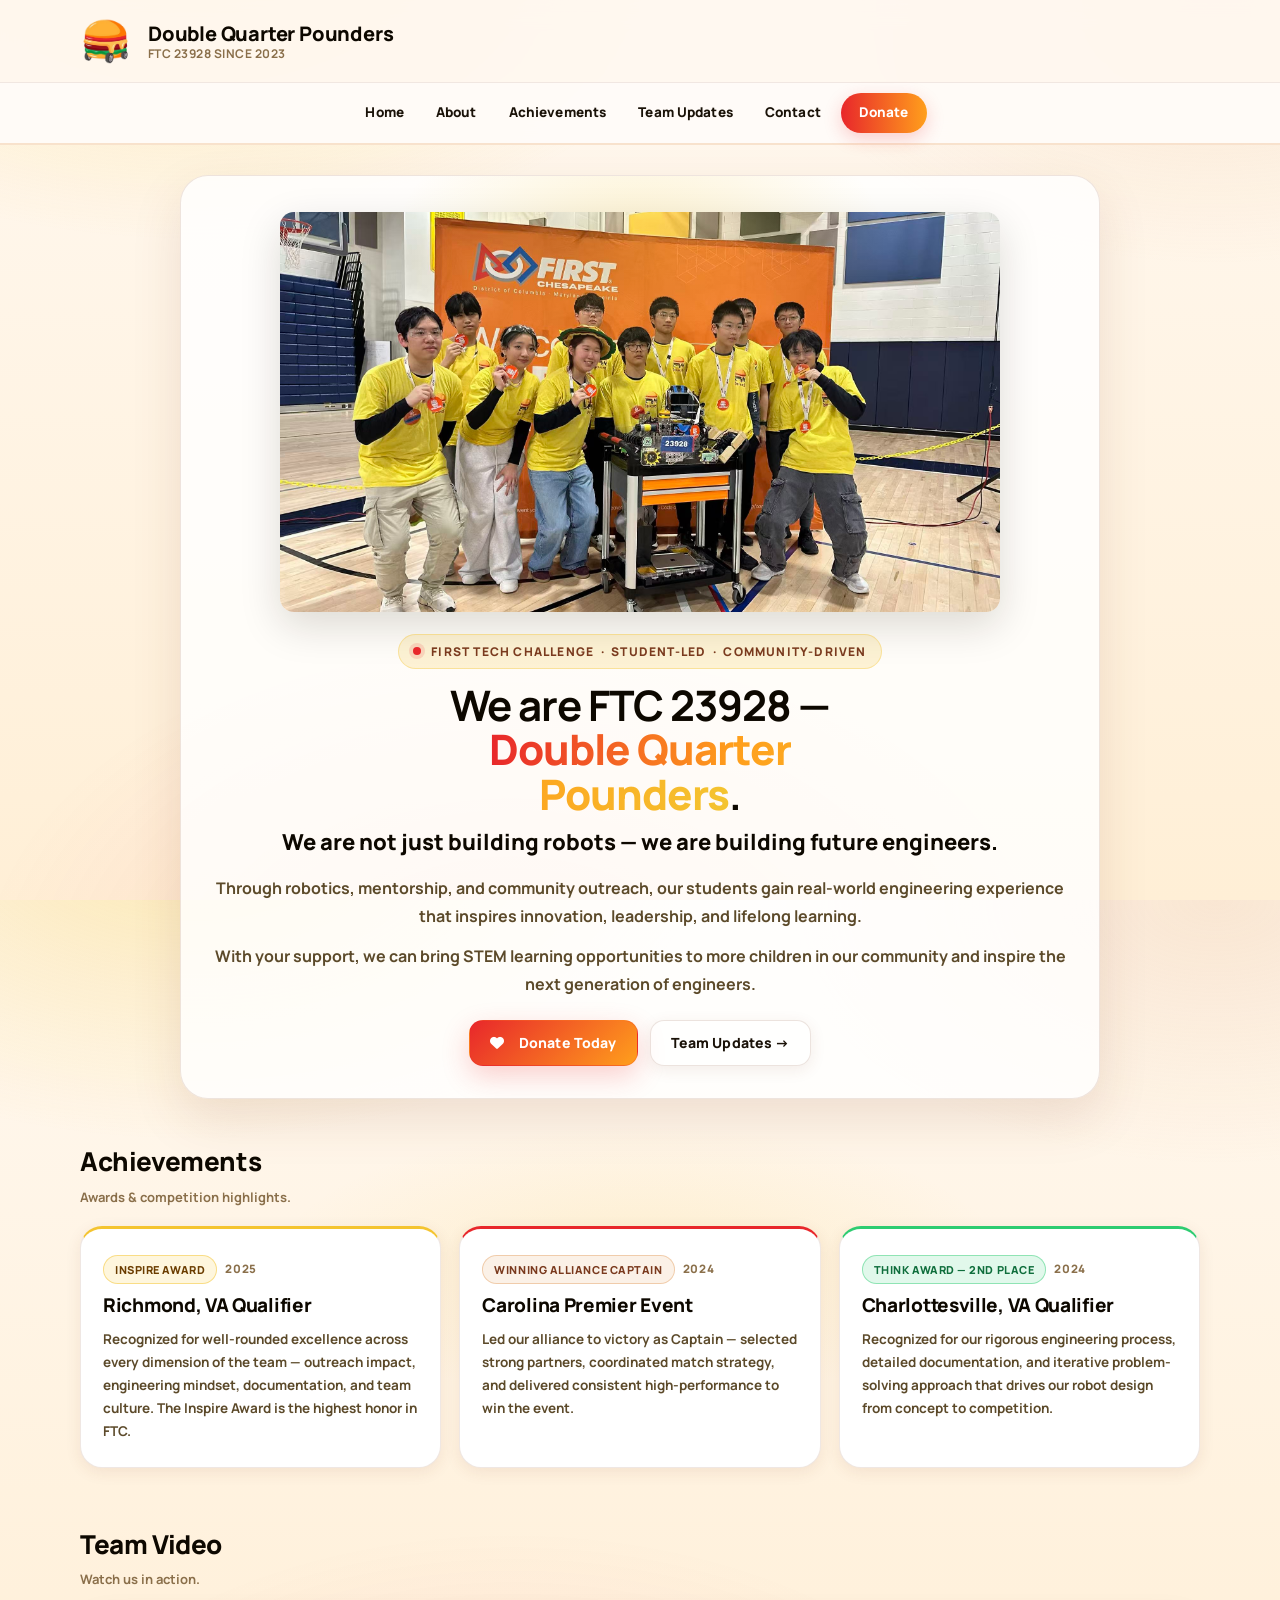
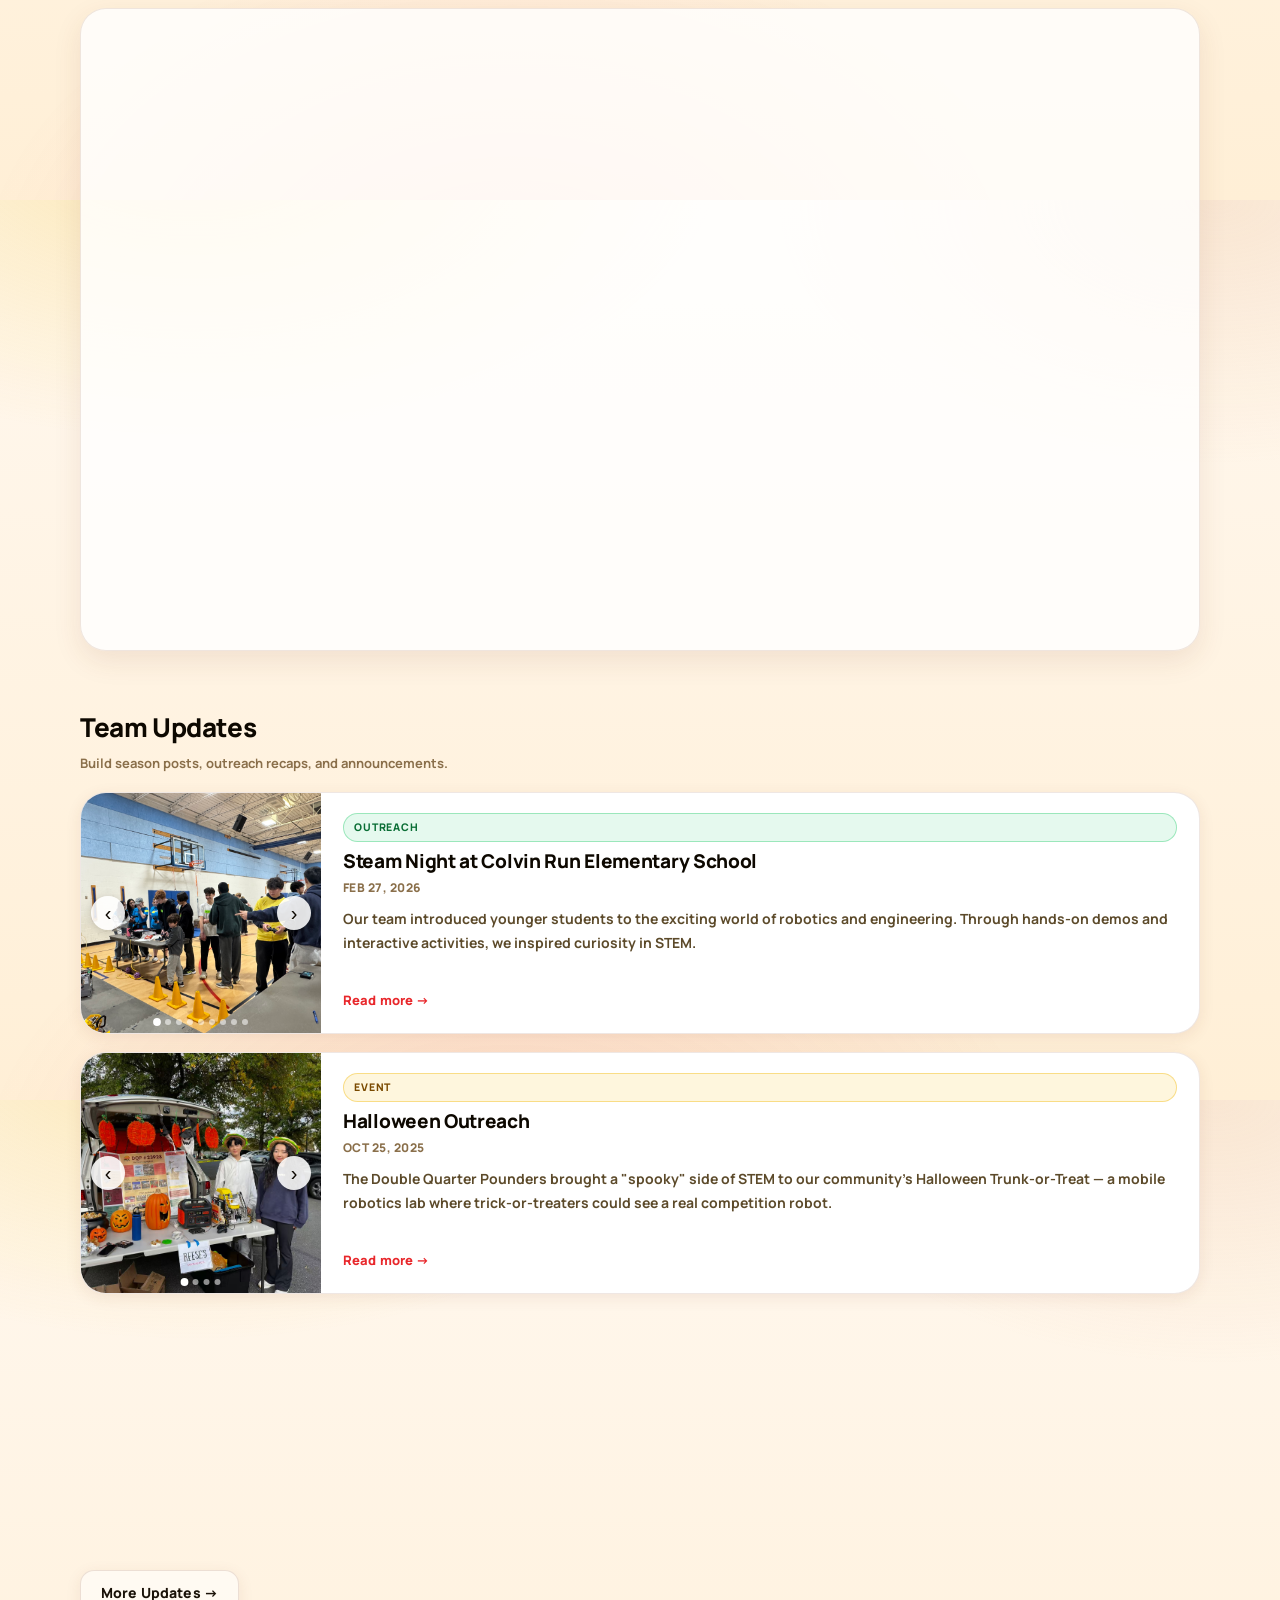
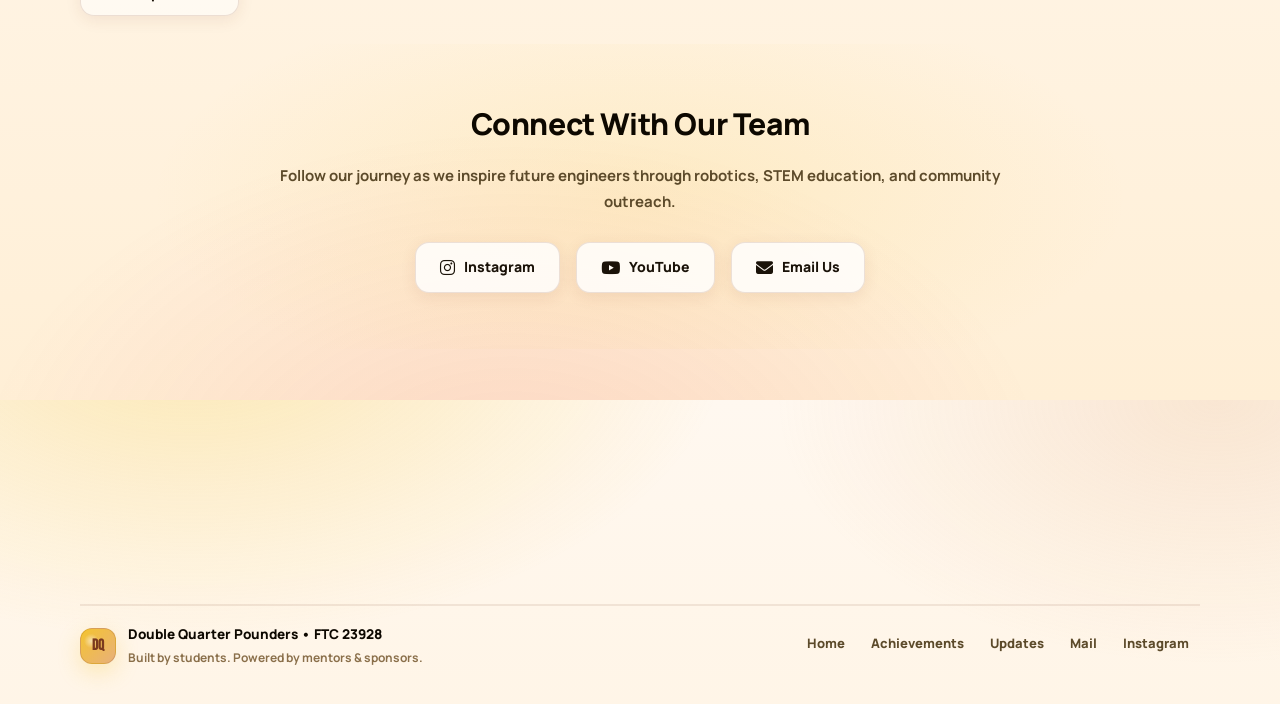
==== index.html @ a42a1966 "Update index.html fix the slide show problem" ====
<!doctype html>
<html lang="en">
<head>
  <meta charset="utf-8" />
  <meta name="viewport" content="width=device-width, initial-scale=1" />
  <title>Double Quarter Pounders | FTC 23928</title>
  <meta name="description" content="Double Quarter Pounders (FTC 23928) — FIRST Tech Challenge robotics team." />

  <link rel="preconnect" href="https://fonts.googleapis.com">
  <link rel="preconnect" href="https://fonts.gstatic.com" crossorigin>
  <link href="https://fonts.googleapis.com/css2?family=Manrope:wght@400;600;700;800;900&family=Bebas+Neue&display=swap" rel="stylesheet">

  <link rel="stylesheet" href="styles.css" />
  <link rel="stylesheet" href="https://cdnjs.cloudflare.com/ajax/libs/font-awesome/6.5.0/css/all.min.css">
</head>

<body>

  <!-- ═══════════════════ HEADER ═══════════════════ -->
  <header class="site-header">
    <div class="container top-brand-row">
      <div class="header-row">
        <div class="brand">
          <img src="assets/logo.png" class="team-logo" alt="Double Quarter Pounders logo">
          <div class="brand-text">
            <div class="brand-title">Double Quarter Pounders</div>
            <div class="brand-sub">FTC 23928 since 2023</div>
          </div>
        </div>
      </div>
    </div>

    <div class="menu-bar">
      <div class="container menu-inner">
        <nav class="main-nav" aria-label="Main navigation">
          <a href="#top">Home</a>
          <a href="about.html">About</a>
          <a href="#achievements">Achievements</a>
          <a href="#updates">Team Updates</a>
          <a href="#contact">Contact</a>
          <a href="#donate" class="donate-btn">Donate</a>
        </nav>
      </div>
    </div>
  </header>

  <!-- ═══════════════════ OVERLAY MENU ═══════════════════ -->
  <div class="overlay" id="menuOverlay" aria-hidden="true">
    <div class="overlay-panel" role="dialog" aria-modal="true" aria-label="Site menu">
      <div class="overlay-top">
        <div class="overlay-brand">
          <span class="logo">DQ</span>
          <div>
            <div class="brand-title">Double Quarter Pounders</div>
            <div class="brand-sub">FTC 23928</div>
          </div>
        </div>
        <button class="close-btn" id="closeBtn" aria-label="Close menu">Close</button>
      </div>

      <nav class="overlay-nav" aria-label="Primary navigation">
        <a href="#top">Home</a>
        <a href="about.html">About</a>
        <a href="#achievements">Achievements</a>
        <a href="#updates">Team Updates</a>
        <a href="#contact">Contact</a>
        <a class="nav-cta" href="#donate">Donate</a>
      </nav>

      <div class="overlay-bottom">
        <a class="social" href="https://instagram.com/ftcdoublequarterpounders" target="_blank" rel="noopener">Instagram</a>
        <a class="social" href="mailto:shawn.he@dqp23928.org"">Mail</a>
      </div>
    </div>
    <div class="overlay-backdrop" id="backdrop" aria-hidden="true"></div>
  </div>

  <!-- ═══════════════════ MAIN ═══════════════════ -->
  <!-- BUG FIX #1: removed duplicate id="top" from <section>; only on <main> -->
  <main id="top">

    <!-- ── HERO ── -->
    <section class="hero">
      <div class="container hero-inner">
        <div class="hero-copy">

          <div class="team-photo">
            <img src="assets/team.jpg" alt="Double Quarter Pounders team photo">
          </div>

          <p class="hero-kicker">
            <span class="kicker-dot"></span>
            FIRST Tech Challenge &nbsp;·&nbsp; Student-led &nbsp;·&nbsp; Community-driven
          </p>

          <h1>We are FTC 23928 —<br><span class="accent">Double Quarter<br>Pounders</span>.</h1>

          <p class="hero-lead-strong">
            We are not just building robots — we are building future engineers.
          </p>

          <p class="hero-lead">
            Through robotics, mentorship, and community outreach, our students gain real-world engineering experience that inspires innovation, leadership, and lifelong learning.
          </p>

          <p class="hero-lead">
            With your support, we can bring STEM learning opportunities to more children in our community and inspire the next generation of engineers.
          </p>

          <div class="hero-actions">
            <a class="btn primary" href="#donate">
              <i class="fa-solid fa-heart"></i>&nbsp; Donate Today
            </a>
            <a class="btn ghost" href="#updates">Team Updates →</a>
          </div>



        </div>
      </div>
    </section>

    <!-- ── TEAM VIDEO ── -->
    <!-- ── ACHIEVEMENTS ── -->
    <section class="section achievements-section" id="achievements">
      <div class="container">
        <div class="section-head">
          <div>
            <h2>Achievements</h2>
            <p>Awards &amp; competition highlights.</p>
          </div>
        </div>

        <div class="achievements-grid">

          <!-- Inspire Award -->
          <article class="achievement-card achievement-inspire">
            <div class="ach-body">
              <div class="ach-meta-row">
                <span class="ach-badge gold">Inspire Award</span>
                <span class="ach-year">2025</span>
              </div>
              <h3 class="ach-title">Richmond, VA Qualifier</h3>
              <p class="ach-desc">Recognized for well-rounded excellence across every dimension of the team — outreach impact, engineering mindset, documentation, and team culture. The Inspire Award is the highest honor in FTC.</p>
            </div>
          </article>

          <!-- Alliance Captain -->
          <article class="achievement-card achievement-alliance">
            <div class="ach-body">
              <div class="ach-meta-row">
                <span class="ach-badge cheese">Winning Alliance Captain</span>
                <span class="ach-year">2024</span>
              </div>
              <h3 class="ach-title">Carolina Premier Event</h3>
              <p class="ach-desc">Led our alliance to victory as Captain — selected strong partners, coordinated match strategy, and delivered consistent high-performance to win the event.</p>
            </div>
          </article>

          <!-- Think Award -->
          <article class="achievement-card achievement-think">
            <div class="ach-body">
              <div class="ach-meta-row">
                <span class="ach-badge green">Think Award — 2nd Place</span>
                <span class="ach-year">2024</span>
              </div>
              <h3 class="ach-title">Charlottesville, VA Qualifier</h3>
              <p class="ach-desc">Recognized for our rigorous engineering process, detailed documentation, and iterative problem-solving approach that drives our robot design from concept to competition.</p>
            </div>
          </article>

        </div>
      </div>
    </section>

    <!-- ── TEAM VIDEO ── -->
    <section class="section" id="video">
      <div class="container">
        <div class="section-head">
          <div>
            <h2>Team Video</h2>
            <p>Watch us in action.</p>
          </div>
        </div>

        <div class="video-card">
          <div style="position:relative;padding-bottom:56.25%;height:0;overflow:hidden;border-radius:12px;">
            <iframe
              style="position:absolute;top:0;left:0;width:100%;height:100%;"
              src="https://www.youtube.com/embed/7xggK4VgOiE"
              title="Double Quarter Pounders Team Video"
              frameborder="0"
              allow="accelerometer; autoplay; clipboard-write; encrypted-media; gyroscope; picture-in-picture"
              allowfullscreen>
            </iframe>
          </div>
        </div>
      </div>
    </section>

    <!-- ── TEAM UPDATES ── -->
    <!--
      BUG FIX #2: Removed stray nested <div class="posts"> that opened mid-section
      BUG FIX #3: Closed unclosed <p> tag in first post (readmore was inside <p>)
      BUG FIX #4: Removed the orphaned closing </div> left by the stray nested div
    -->
    <section class="section" id="updates">
      <div class="container">
        <div class="section-head">
          <div>
            <h2>Team Updates</h2>
            <p>Build season posts, outreach recaps, and announcements.</p>
          </div>
        </div>

        <div class="posts">

          <article class="post">
            <div class="post-img post-slideshow" data-current="0">
              <div class="slide-track">
                <img src="assets/media/outreach/stream-night/IMG_0948.jpg" alt="Steam Night photo 1">
                <img src="assets/media/outreach/stream-night/IMG_0949.jpg" alt="Steam Night photo 2">
                <img src="assets/media/outreach/stream-night/IMG_0955.jpg" alt="Steam Night photo 3">
                <img src="assets/media/outreach/stream-night/IMG_0966.jpg" alt="Steam Night photo 4">
                <img src="assets/media/outreach/stream-night/IMG_0979.jpg" alt="Steam Night photo 5">
                <img src="assets/media/outreach/stream-night/IMG_1001.jpg" alt="Steam Night photo 6">
                <img src="assets/media/outreach/stream-night/IMG_1018.jpg" alt="Steam Night photo 7">
                <img src="assets/media/outreach/stream-night/IMG_5929.jpg" alt="Steam Night photo 8">
                <img src="assets/media/outreach/stream-night/IMG_5938.jpg" alt="Steam Night photo 9">
              </div>
              <button class="slide-btn slide-prev" aria-label="Previous photo">&#8249;</button>
              <button class="slide-btn slide-next" aria-label="Next photo">&#8250;</button>
              <div class="slide-dots"></div>
            </div>
            <div class="post-body">
              <span class="post-tag-pill green">Outreach</span>
              <h3><a href="steam-night.html">Steam Night at Colvin Run Elementary School</a></h3>
              <div class="post-meta">Feb 27, 2026</div>
              <p>Our team introduced younger students to the exciting world of robotics and engineering. Through hands-on demos and interactive activities, we inspired curiosity in STEM.</p>
              <a class="readmore" href="steam-night.html">Read more →</a>
            </div>
          </article>

          <article class="post">
            <div class="post-img post-slideshow" data-current="0">
              <div class="slide-track">
                <img src="assets/halloween-outreach/halloween-lead.jpg" alt="Halloween Outreach photo 1">
                <img src="assets/halloween-outreach/halloween-1.jpg"    alt="Halloween Outreach photo 2">
                <img src="assets/halloween-outreach/halloween-2.jpg"    alt="Halloween Outreach photo 3">
                <img src="assets/halloween-outreach/halloween-3.jpg"    alt="Halloween Outreach photo 4">
              </div>
              <button class="slide-btn slide-prev" aria-label="Previous photo">&#8249;</button>
              <button class="slide-btn slide-next" aria-label="Next photo">&#8250;</button>
              <div class="slide-dots"></div>
            </div>
            <div class="post-body">
              <span class="post-tag-pill gold">Event</span>
              <h3><a href="halloween.html">Halloween Outreach</a></h3>
              <div class="post-meta">Oct 25, 2025</div>
              <p>The Double Quarter Pounders brought a "spooky" side of STEM to our community's Halloween Trunk-or-Treat — a mobile robotics lab where trick-or-treaters could see a real competition robot.</p>
              <a class="readmore" href="halloween.html">Read more →</a>
            </div>
          </article>

          <article class="post">
            <div class="post-img post-slideshow" data-current="0">
              <div class="slide-track">
                <img src="assets/library/library1.jpg" alt="Library Outreach photo 1">
                <img src="assets/library/library2.jpg" alt="Library Outreach photo 2">
                <img src="assets/library/library3.jpg" alt="Library Outreach photo 3">
                <img src="assets/library/library4.jpg" alt="Library Outreach photo 4">
                <img src="assets/library/library5.jpg" alt="Library Outreach photo 5">
                <img src="assets/library/library6.jpg" alt="Library Outreach photo 6">
                <img src="assets/library/library7.jpg" alt="Library Outreach photo 7">
                <img src="assets/library/library8.jpg" alt="Library Outreach photo 8">
              </div>
              <button class="slide-btn slide-prev" aria-label="Previous photo">&#8249;</button>
              <button class="slide-btn slide-next" aria-label="Next photo">&#8250;</button>
              <div class="slide-dots"></div>
            </div>
            <div class="post-body">
              <span class="post-tag-pill cheese">Community</span>
              <h3><a href="library.html">Outreach in the Library</a></h3>
              <div class="post-meta">2025 &nbsp;·&nbsp; by Team 23928</div>
              <p>Double Quarter Pounders headed to the local library to share our passion for engineering — turning a quiet Saturday afternoon into a hands-on exploration of our competition robot.</p>
              <a class="readmore" href="library.html">Read more →</a>
            </div>
          </article>

        </div><!-- /posts -->

        <div class="pager">
          <a class="btn ghost" href="#">More Updates →</a>
        </div>
      </div>
    </section>

    <!-- ── CONNECT / CONTACT ── -->
    <!-- BUG FIX #5: removed duplicate id="contact" from footer; only here -->
    <section class="connect-section" id="contact">
      <div class="container connect-inner">
        <h2>Connect With Our Team</h2>
        <p class="connect-text">
          Follow our journey as we inspire future engineers through robotics, STEM education, and community outreach.
        </p>
        <div class="social-links">
          <a href="https://instagram.com/ftcdoublequarterpounders" target="_blank" rel="noopener">
            <i class="fa-brands fa-instagram"></i> Instagram
          </a>
          <a href="https://m.youtube.com/@dqp23928" target="_blank" rel="noopener">
            <i class="fa-brands fa-youtube"></i> YouTube
          </a>
          <a href="mailto:shawn.he@dqp23928.org"">
            <i class="fa-solid fa-envelope"></i> Email Us
          </a>
        </div>
      </div>
    </section>

    <!-- ── DONATE ── -->
    <section class="section" id="donate">
      <div class="container">
        <div class="donate-card">
          <div>
            <h2>Support STEM Education</h2>
            <p>
              We believe today's students will become tomorrow's engineers, innovators, and leaders. Through robotics, mentorship, and outreach, Double Quarter Pounders works to inspire young minds. With your support, we can expand these opportunities and empower more students to build a brighter future.
            </p>
          </div>
          <div class="donate-actions">
            <a class="btn primary" href="#"><i class="fa-solid fa-heart"></i>&nbsp; Donate</a>
          </div>
        </div>
      </div>
    </section>

    <!-- ── FOOTER ── -->
    <footer class="footer">
      <div class="container footer-inner">
        <div class="footer-brand">
          <span class="logo small">DQ</span>
          <div>
            <div class="footer-title">Double Quarter Pounders • FTC 23928</div>
            <div class="footer-sub">Built by students. Powered by mentors &amp; sponsors.</div>
          </div>
        </div>
        <div class="footer-links">
          <a href="#top">Home</a>
          <a href="#achievements">Achievements</a>
          <a href="#updates">Updates</a>
          <a href="mailto:shawn.he@dqp23928.org"">Mail</a>
          <a href="https://instagram.com/ftcdoublequarterpounders" target="_blank" rel="noopener">Instagram</a>
        </div>
      </div>
    </footer>

  </main>

 <script>
    // ── Menu overlay ──
    const menuBtn  = document.getElementById('menuBtn');
    const closeBtn = document.getElementById('closeBtn');
    const overlay  = document.getElementById('menuOverlay');
    const backdrop = document.getElementById('backdrop');

    function openMenu() {
      if (!overlay) return;
      overlay.classList.add('open');
      overlay.setAttribute('aria-hidden', 'false');
      document.body.classList.add('no-scroll');
    }
    function closeMenu() {
      if (!overlay) return;
      overlay.classList.remove('open');
      overlay.setAttribute('aria-hidden', 'true');
      document.body.classList.remove('no-scroll');
    }

    if (menuBtn)  menuBtn.addEventListener('click', openMenu);
    if (closeBtn) closeBtn.addEventListener('click', closeMenu);
    if (backdrop) backdrop.addEventListener('click', closeMenu);

    // ── Slideshows ──
    document.querySelectorAll('.post-slideshow').forEach(function(sl) {
      const track = sl.querySelector('.slide-track');
      const imgs  = track.querySelectorAll('img');
      const dotsEl = sl.querySelector('.slide-dots');
      const total  = imgs.length;
      let cur = 0;

      imgs.forEach(function(_, i) {
        const d = document.createElement('button');
        d.className = 'slide-dot' + (i === 0 ? ' active' : '');
        d.setAttribute('aria-label', 'Go to photo ' + (i + 1));
        d.addEventListener('click', function() { goTo(i); });
        dotsEl.appendChild(d);
      });

      function goTo(n) {
        cur = (n + total) % total;
        track.style.transform = 'translateX(-' + (cur * 100) + '%)';
        dotsEl.querySelectorAll('.slide-dot').forEach(function(d, i) {
          d.classList.toggle('active', i === cur);
        });
      }

      sl.querySelector('.slide-prev').addEventListener('click', function(e) {
        e.stopPropagation();
        goTo(cur - 1);
      });
      sl.querySelector('.slide-next').addEventListener('click', function(e) {
        e.stopPropagation();
        goTo(cur + 1);
      });

      let timer = setInterval(function() { goTo(cur + 1); }, 4000);
      sl.addEventListener('mouseenter', function() { clearInterval(timer); });
      sl.addEventListener('mouseleave', function() {
        timer = setInterval(function() { goTo(cur + 1); }, 4000);
      });

      let startX = 0;
      sl.addEventListener('touchstart', function(e) {
        startX = e.touches[0].clientX;
      }, { passive: true });
      sl.addEventListener('touchend', function(e) {
        const dx = e.changedTouches[0].clientX - startX;
        if (Math.abs(dx) > 40) goTo(dx < 0 ? cur + 1 : cur - 1);
      });
    });

    // ── Scroll-reveal ──
    const observer = new IntersectionObserver(function(entries) {
      entries.forEach(function(el) {
        if (el.isIntersecting) el.target.classList.add('visible');
      });
    }, { threshold: 0.08 });

    document.querySelectorAll('.card, .post, .donate-card').forEach(function(el) {
      el.classList.add('fade-up');
      observer.observe(el);
    });
  </script>
</body>
</html>
---- styles.css ----
/* ════════════════════════════════════════════════════
   Double Quarter Pounders — FTC 23928
   Theme: Burger-fueled, high-school energy, bold contrast
   ════════════════════════════════════════════════════ */

@import url('https://fonts.googleapis.com/css2?family=Bebas+Neue&family=Manrope:wght@400;600;700;800;900&display=swap');

:root {
  /* ── Core palette — "burger shop" ── */
  --bun:        #e8b07a;   /* warm tan */
  --cheese:     #f4c430;   /* cheese gold */
  --ketchup:    #e8272b;   /* bold red */
  --beef:       #7a3a1e;   /* deep brown */
  --pickle:     #2ecc71;   /* bright green */
  --mustard:    #ff9f1c;   /* orange-gold */

  /* ── Backgrounds ── */
  --bg0:        #fff8f0;   /* warm cream — not stark white */
  --bg1:        #ffefd6;   /* deeper warm wash */
  --card:       #ffffff;
  --card-hover: #fffbf4;

  /* ── Text — HIGH CONTRAST ── */
  --text:       #1a1208;   /* near-black with warm undertone */
  --text-strong:#0d0800;   /* deepest for headings */
  --muted:      #5c4a2a;   /* warm brown-gray for body text */
  --subtle:     #8a6f4a;   /* lighter descriptive text */

  /* ── Borders & shadows ── */
  --border:     rgba(122,58,30,.14);
  --border-med: rgba(122,58,30,.22);
  --shadow:     0 20px 50px rgba(122,58,30,.13);
  --shadow2:    0 10px 28px rgba(122,58,30,.10);
  --shadow-card:0 4px 16px rgba(122,58,30,.09);

  /* ── UI ── */
  --radius:     18px;
  --max:        1120px;

  /* ── Animation ── */
  --ease:       cubic-bezier(.22,.68,0,1.2);
}

/* ── Reset ── */
*, *::before, *::after { box-sizing: border-box; }
html, body { height: 100%; }

body {
  margin: 0;
  font-family: "Manrope", system-ui, -apple-system, Segoe UI, sans-serif;
  color: var(--text);
  background:
    radial-gradient(900px 520px at 15% -8%,  rgba(244,196,48,.32), transparent 60%),
    radial-gradient(800px 480px at 95%  0%,   rgba(232,176,122,.25), transparent 55%),
    radial-gradient(900px 600px at 40% 110%,  rgba(232,39,43,.12),   transparent 60%),
    linear-gradient(180deg, var(--bg0), var(--bg1));
  line-height: 1.6;
  -webkit-font-smoothing: antialiased;
}

a { color: inherit; text-decoration: none; }
.container { width: min(var(--max), calc(100% - 48px)); margin: 0 auto; }
.no-scroll  { overflow: hidden; }

/* ════════════════════════════════════════════════════
   SCROLL-REVEAL
   ════════════════════════════════════════════════════ */
.fade-up {
  opacity: 0;
  transform: translateY(28px);
  transition: opacity .55s var(--ease), transform .55s var(--ease);
}
.fade-up.visible {
  opacity: 1;
  transform: translateY(0);
}

/* ════════════════════════════════════════════════════
   HEADER
   ════════════════════════════════════════════════════ */
.site-header {
  background: rgba(255,248,240,.92);
  border-bottom: 2px solid rgba(232,176,122,.30);
  backdrop-filter: blur(12px);
  position: sticky;
  top: 0;
  z-index: 50;
}

.top-brand-row { padding: 14px 0; }

.header-row {
  display: flex;
  justify-content: space-between;
  align-items: center;
}

.brand {
  display: flex;
  align-items: center;
  gap: 14px;
}

.team-logo {
  width: 54px;
  height: 54px;
  object-fit: contain;
  display: block;
}

.brand-text { display: flex; flex-direction: column; line-height: 1.15; }

.brand-title {
  font-size: 20px;
  font-weight: 900;
  color: var(--text-strong);
  letter-spacing: -.2px;
}

.brand-sub {
  font-size: 12px;
  font-weight: 700;
  color: var(--subtle);
  margin-top: 2px;
  letter-spacing: .04em;
  text-transform: uppercase;
}

/* ── Menu bar ── */
.menu-bar {
  border-top: 1px solid rgba(122,58,30,.10);
  background: rgba(255,255,255,.55);
}
.menu-inner { display: flex; justify-content: center; }

.main-nav {
  display: flex;
  gap: 8px;
  align-items: center;
  justify-content: center;
  flex-wrap: wrap;
  padding: 10px 0;
}

.main-nav a {
  text-decoration: none;
  color: var(--text);
  font-weight: 800;
  font-size: 13.5px;
  padding: 8px 12px;
  border-radius: 10px;
  transition: color .15s, background .15s;
  letter-spacing: .01em;
}
.main-nav a:hover {
  color: var(--ketchup);
  background: rgba(232,39,43,.06);
}

.donate-btn {
  padding: 9px 18px !important;
  border-radius: 999px !important;
  background: linear-gradient(90deg, var(--ketchup), var(--mustard)) !important;
  color: #fff !important;
  box-shadow: 0 6px 18px rgba(232,39,43,.22);
  transition: box-shadow .2s, transform .15s !important;
}
.donate-btn:hover {
  background: linear-gradient(90deg, var(--ketchup), var(--mustard)) !important;
  box-shadow: 0 10px 28px rgba(232,39,43,.32) !important;
  transform: translateY(-1px) !important;
}

/* ── Logo mark ── */
.logo {
  width: 42px; height: 42px;
  border-radius: 14px;
  display: grid; place-items: center;
  font-weight: 950;
  font-family: "Bebas Neue", sans-serif;
  font-size: 17px;
  letter-spacing: .5px;
  color: var(--beef);
  border: 1.5px solid rgba(122,58,30,.18);
  background:
    radial-gradient(12px 12px at 30% 35%, rgba(255,255,255,.55), transparent 60%),
    linear-gradient(135deg, var(--cheese), var(--bun));
  box-shadow: 0 8px 22px rgba(244,196,48,.28);
}
.logo.small { width: 36px; height: 36px; border-radius: 12px; font-size: 15px; }

/* ── Hamburger button ── */
.menu-btn {
  display: inline-flex;
  align-items: center;
  gap: 10px;
  padding: 10px 14px;
  border-radius: 14px;
  border: 1.5px solid rgba(122,58,30,.14);
  background: rgba(255,255,255,.72);
  box-shadow: var(--shadow-card);
  cursor: pointer;
  font-weight: 900;
  font-size: 13px;
  color: var(--text);
  transition: background .15s, transform .12s;
}
.menu-btn:hover { background: rgba(255,255,255,.95); transform: translateY(-1px); }

.menu-icon {
  width: 18px; height: 2px;
  background: var(--text);
  position: relative;
  display: inline-block;
}
.menu-icon::before, .menu-icon::after {
  content: ""; position: absolute; left: 0;
  width: 18px; height: 2px;
  background: var(--text);
}
.menu-icon::before { top: -6px; }
.menu-icon::after  { top:  6px; }

/* ── Overlay ── */
.overlay { position: fixed; inset: 0; display: none; z-index: 100; }
.overlay.open { display: block; }

.overlay-backdrop {
  position: absolute; inset: 0;
  background: rgba(26,18,8,.40);
  backdrop-filter: blur(2px);
}

.overlay-panel {
  position: absolute;
  top: 14px; right: 14px; left: 14px;
  max-width: 520px;
  margin-left: auto;
  border-radius: calc(var(--radius) + 8px);
  border: 1.5px solid rgba(122,58,30,.14);
  background: rgba(255,252,246,.96);
  box-shadow: 0 30px 80px rgba(26,18,8,.22);
  overflow: hidden;
}

.overlay-top {
  display: flex; align-items: center; justify-content: space-between;
  padding: 14px;
  border-bottom: 1px solid rgba(122,58,30,.10);
}
.overlay-brand { display: flex; align-items: center; gap: 12px; }

.close-btn {
  border: 1.5px solid rgba(122,58,30,.14);
  background: rgba(255,255,255,.75);
  border-radius: 14px;
  padding: 10px 14px;
  font-weight: 900;
  font-size: 13px;
  cursor: pointer;
  color: var(--text);
  transition: background .15s;
}
.close-btn:hover { background: #fff; }

.overlay-nav {
  display: flex; flex-direction: column;
  padding: 10px 10px 0;
}
.overlay-nav a {
  padding: 12px 14px;
  border-radius: 12px;
  font-weight: 900;
  font-size: 15px;
  color: var(--text);
  transition: background .15s;
}
.overlay-nav a:hover { background: rgba(122,58,30,.06); }

.nav-cta {
  margin-top: 6px;
  background: linear-gradient(135deg, var(--ketchup), var(--mustard)) !important;
  color: #fff !important;
  border-radius: 14px;
}
.nav-cta:hover { opacity: .94; }

.overlay-bottom {
  display: flex; gap: 14px;
  padding: 14px;
  border-top: 1px solid rgba(122,58,30,.10);
}
.social {
  font-weight: 900;
  font-size: 13px;
  color: var(--muted);
  padding: 10px 12px;
  border-radius: 12px;
  transition: background .15s, color .15s;
}
.social:hover { background: rgba(122,58,30,.06); color: var(--ketchup); }

/* ════════════════════════════════════════════════════
   HERO
   ════════════════════════════════════════════════════ */
.hero { padding: 30px 0 14px; }

.hero-inner {
  display: grid;
  grid-template-columns: 1fr;
  gap: 16px;
}

.hero-copy {
  border-radius: calc(var(--radius) + 10px);
  border: 1.5px solid rgba(122,58,30,.13);
  background: rgba(255,255,255,.82);
  box-shadow: var(--shadow);
  padding: 36px 32px 32px;
  text-align: center;
  max-width: 920px;
  margin: 0 auto;
  position: relative;
  overflow: hidden;
}

/* Subtle glow behind hero copy */
.hero-copy::before {
  content: "";
  position: absolute;
  top: -80px; left: 50%;
  transform: translateX(-50%);
  width: 500px; height: 300px;
  background: radial-gradient(ellipse, rgba(244,196,48,.22), transparent 70%);
  pointer-events: none;
}

/* ── Team photo ── */
.team-photo { margin-bottom: 22px; }
.team-photo img {
  width: 100%;
  max-width: 720px;
  max-height: 400px;
  object-fit: cover;
  border-radius: 14px;
  box-shadow: 0 14px 40px rgba(26,18,8,.15);
  display: block;
  margin: 0 auto;
}

/* ── Hero kicker ── */
.hero-kicker {
  display: inline-flex;
  align-items: center;
  gap: 10px;
  margin: 0 0 14px;
  font-weight: 800;
  font-size: 12px;
  color: var(--beef);
  letter-spacing: .10em;
  text-transform: uppercase;
  background: rgba(244,196,48,.18);
  padding: 7px 14px;
  border-radius: 999px;
  border: 1px solid rgba(244,196,48,.35);
}

.kicker-dot {
  width: 8px; height: 8px;
  border-radius: 50%;
  background: var(--ketchup);
  box-shadow: 0 0 0 4px rgba(232,39,43,.14);
  flex-shrink: 0;
  animation: pulse 2s infinite;
}
@keyframes pulse {
  0%, 100% { box-shadow: 0 0 0 4px rgba(232,39,43,.14); }
  50%       { box-shadow: 0 0 0 8px rgba(232,39,43,.06); }
}

/* ── H1 ── */
h1 {
  margin: 0 0 12px;
  font-size: 42px;
  line-height: 1.06;
  letter-spacing: -1px;
  color: var(--text-strong);
}

.accent {
  background: linear-gradient(90deg, var(--ketchup), var(--mustard), var(--cheese));
  -webkit-background-clip: text;
  background-clip: text;
  color: transparent;
  font-weight: 900;
}

/* ── Hero lead text ── */
.hero-lead-strong {
  font-size: 22px;
  font-weight: 900;
  color: var(--text-strong);
  margin: 0 0 16px;
  line-height: 1.35;
}

.hero-lead {
  margin: 0 0 12px;
  font-weight: 700;
  color: var(--muted);
  font-size: 16px;
  line-height: 1.75;
}

/* ── Hero actions ── */
.hero-actions {
  display: flex;
  justify-content: center;
  gap: 12px;
  flex-wrap: wrap;
  margin-top: 22px;
}

/* ── Hero badges ── */
.hero-badges {
  display: flex;
  justify-content: center;
  gap: 8px;
  flex-wrap: wrap;
  margin-top: 14px;
}

/* ════════════════════════════════════════════════════
   BUTTONS
   ════════════════════════════════════════════════════ */
.btn {
  display: inline-flex;
  align-items: center;
  justify-content: center;
  gap: 8px;
  padding: 11px 20px;
  border-radius: 14px;
  border: 1.5px solid rgba(122,58,30,.14);
  background: rgba(255,255,255,.80);
  font-size: 14px;
  font-weight: 900;
  cursor: pointer;
  box-shadow: var(--shadow-card);
  transition: transform .14s var(--ease), background .14s, box-shadow .14s;
  color: var(--text);
  letter-spacing: .01em;
}
.btn:hover { transform: translateY(-2px); background: rgba(255,255,255,.96); box-shadow: var(--shadow2); }

.btn.primary {
  border-color: rgba(232,39,43,.20);
  background: linear-gradient(135deg, var(--ketchup), var(--mustard));
  color: #fff;
  box-shadow: 0 10px 28px rgba(232,39,43,.22);
}
.btn.primary:hover { box-shadow: 0 16px 40px rgba(232,39,43,.30); }

.btn.ghost {
  background: rgba(255,255,255,.55);
  color: var(--text);
}
.btn.ghost:hover { background: rgba(255,255,255,.90); }

/* ════════════════════════════════════════════════════
   PILLS / TAGS
   ════════════════════════════════════════════════════ */
.pill {
  font-size: 11.5px;
  font-weight: 900;
  padding: 7px 12px;
  border-radius: 999px;
  border: 1.5px solid rgba(122,58,30,.12);
  background: rgba(255,255,255,.70);
  color: var(--muted);
  letter-spacing: .02em;
}
.pill.gold  { border-color: rgba(244,196,48,.45);  background: rgba(244,196,48,.18); color: #7a4a00; }
.pill.cheese{ border-color: rgba(232,176,122,.50);  background: rgba(232,176,122,.18); color: #7a3a1e; }
.pill.green { border-color: rgba(46,204,113,.40);   background: rgba(46,204,113,.14); color: #0f6e3c; }

.tag {
  font-size: 11.5px;
  font-weight: 900;
  padding: 6px 11px;
  border-radius: 999px;
  border: 1.5px solid rgba(122,58,30,.12);
  background: rgba(255,255,255,.70);
  color: var(--muted);
}
.tag.gold  { border-color: rgba(244,196,48,.45);  background: rgba(244,196,48,.18); color: #6b3d00; }
.tag.cheese{ border-color: rgba(232,176,122,.50);  background: rgba(232,176,122,.18); color: #7a3a1e; }
.tag.green { border-color: rgba(46,204,113,.40);   background: rgba(46,204,113,.14); color: #0f6e3c; }

/* ════════════════════════════════════════════════════
   SECTIONS
   ════════════════════════════════════════════════════ */
.section { padding: 28px 0; }

.section-head {
  display: flex;
  align-items: flex-end;
  justify-content: space-between;
  gap: 14px;
  margin-bottom: 18px;
}

.section-head h2 {
  margin: 0 0 4px;
  font-size: 26px;
  font-weight: 900;
  color: var(--text-strong);
  letter-spacing: -.4px;
}

.section-head p {
  margin: 0;
  font-weight: 700;
  font-size: 13px;
  color: var(--subtle);
}

/* ════════════════════════════════════════════════════
   VIDEO CARD
   ════════════════════════════════════════════════════ */
.video-card {
  border-radius: calc(var(--radius) + 8px);
  border: 1.5px solid rgba(122,58,30,.12);
  background: rgba(255,255,255,.80);
  box-shadow: var(--shadow2);
  overflow: hidden;
  padding: 14px;
}

/* ════════════════════════════════════════════════════
   ACHIEVEMENTS SECTION
   ════════════════════════════════════════════════════ */
.achievements-section {
  position: relative;
}

/* Subtle warm spotlight behind the section */
.achievements-section::before {
  content: "";
  position: absolute;
  top: 0; left: 50%;
  transform: translateX(-50%);
  width: 800px; height: 300px;
  background: radial-gradient(ellipse, rgba(244,196,48,.13), transparent 65%);
  pointer-events: none;
}

.achievements-grid {
  display: grid;
  grid-template-columns: repeat(3, minmax(0,1fr));
  gap: 18px;
}

.achievement-card {
  border-radius: calc(var(--radius) + 4px);
  border: 1.5px solid rgba(122,58,30,.12);
  background: var(--card);
  box-shadow: var(--shadow-card);
  padding: 26px 22px 24px;
  position: relative;
  overflow: hidden;
  transition: transform .22s var(--ease), box-shadow .22s;
}
.achievement-card:hover {
  transform: translateY(-5px);
  box-shadow: var(--shadow2);
}

/* Colored top edge per award */
.achievement-inspire { border-top: 3px solid var(--cheese); }
.achievement-alliance { border-top: 3px solid var(--ketchup); }
.achievement-think    { border-top: 3px solid var(--pickle); }

.ach-body { display: flex; flex-direction: column; gap: 10px; }

.ach-meta-row {
  display: flex;
  align-items: center;
  gap: 8px;
  flex-wrap: wrap;
}

.ach-badge {
  font-size: 11px;
  font-weight: 900;
  letter-spacing: .05em;
  text-transform: uppercase;
  padding: 5px 11px;
  border-radius: 999px;
  border: 1.5px solid transparent;
}
.ach-badge.gold  { border-color: rgba(244,196,48,.50); background: rgba(244,196,48,.16); color: #6b3d00; }
.ach-badge.cheese{ border-color: rgba(232,176,122,.55); background: rgba(232,176,122,.18); color: #7a3a1e; }
.ach-badge.green { border-color: rgba(46,204,113,.45); background: rgba(46,204,113,.14); color: #0f6e3c; }

.ach-year {
  font-size: 11.5px;
  font-weight: 900;
  color: var(--subtle);
  letter-spacing: .06em;
}

.ach-title {
  margin: 0;
  font-size: 19px;
  font-weight: 900;
  color: var(--text-strong);
  letter-spacing: -.3px;
  line-height: 1.25;
}

.ach-desc {
  margin: 0;
  font-size: 13.5px;
  font-weight: 700;
  color: var(--muted);
  line-height: 1.70;
}

@media (max-width: 820px) {
  .achievements-grid { grid-template-columns: 1fr; }
}


.cards {
  display: grid;
  grid-template-columns: repeat(3, minmax(0,1fr));
  gap: 16px;
}

.card {
  border-radius: var(--radius);
  border: 1.5px solid rgba(122,58,30,.12);
  background: var(--card);
  box-shadow: var(--shadow-card);
  padding: 0 18px 20px;
  position: relative;
  overflow: hidden;
  transition: transform .2s var(--ease), box-shadow .2s;
}
.card:hover {
  transform: translateY(-4px);
  box-shadow: var(--shadow2);
}

/* Colored top accent bar */
.card-accent-bar {
  height: 5px;
  margin: 0 -18px 18px;
  border-radius: 0;
}
.bar-gold   { background: linear-gradient(90deg, var(--cheese), var(--mustard)); }
.bar-cheese { background: linear-gradient(90deg, var(--bun), #e06d20); }
.bar-green  { background: linear-gradient(90deg, var(--pickle), #27ae60); }

.card-top {
  display: flex;
  gap: 8px;
  flex-wrap: wrap;
  margin-bottom: 12px;
}

.card h3 {
  margin: 0 0 8px;
  font-size: 17px;
  font-weight: 900;
  color: var(--text-strong);
  letter-spacing: -.2px;
}
.card p {
  margin: 0;
  font-weight: 700;
  color: var(--muted);
  font-size: 13.5px;
  line-height: 1.65;
}

/* ════════════════════════════════════════════════════
   POST SLIDESHOW
   ════════════════════════════════════════════════════ */
.post-slideshow {
  position: relative;
  overflow: hidden;
  background: #111;
  height: 240px;
}

.slide-track {
  display: flex;
  flex-direction: row;
  height: 100%;
  transition: transform .4s cubic-bezier(.4,0,.2,1);
  will-change: transform;
}

.slide-track img {
  flex: 0 0 100%;
  width: 100%;
  height: 100%;
  object-fit: cover;
  display: block;
  pointer-events: none;
  user-select: none;
}

/* Prev / Next buttons */
.slide-btn {
  position: absolute;
  top: 50%;
  transform: translateY(-50%);
  background: rgba(255,255,255,.88);
  border: none;
  border-radius: 50%;
  width: 34px; height: 34px;
  font-size: 20px;
  line-height: 1;
  cursor: pointer;
  color: var(--text-strong);
  box-shadow: 0 2px 10px rgba(0,0,0,.18);
  display: flex; align-items: center; justify-content: center;
  transition: background .15s, transform .15s;
  z-index: 10;
  padding: 0;
}
.slide-btn:hover {
  background: #fff;
  transform: translateY(-50%) scale(1.08);
}
.slide-prev { left: 10px; }
.slide-next { right: 10px; }

/* Dot indicators */
.slide-dots {
  position: absolute;
  bottom: 8px;
  left: 50%;
  transform: translateX(-50%);
  display: flex;
  gap: 5px;
  z-index: 10;
}
.slide-dot {
  width: 6px; height: 6px;
  border-radius: 50%;
  background: rgba(255,255,255,.55);
  border: none;
  padding: 0;
  cursor: pointer;
  transition: background .2s, transform .2s;
}
.slide-dot.active {
  background: #fff;
  transform: scale(1.3);
}


.posts { display: grid; gap: 18px; }

.post {
  display: grid;
  grid-template-columns: 240px 1fr;
  gap: 0;
  border-radius: calc(var(--radius) + 8px);
  border: 1.5px solid rgba(122,58,30,.12);
  background: var(--card);
  box-shadow: var(--shadow-card);
  overflow: hidden;
  transition: transform .2s var(--ease), box-shadow .2s;
}
.post:hover {
  transform: translateY(-3px);
  box-shadow: var(--shadow2);
}

.post-img {
  background: rgba(244,196,48,.08);
  height: 240px;
  min-height: unset;
}

.post-body {
  padding: 20px 22px 22px;
  display: flex;
  flex-direction: column;
}

/* Post tag pill */
.post-tag-pill {
  display: inline-block;
  font-size: 10.5px;
  font-weight: 900;
  letter-spacing: .08em;
  text-transform: uppercase;
  padding: 5px 10px;
  border-radius: 999px;
  margin-bottom: 8px;
  border: 1.5px solid transparent;
}
.post-tag-pill.green  { border-color: rgba(46,204,113,.40);  background: rgba(46,204,113,.12); color: #0a6e35; }
.post-tag-pill.gold   { border-color: rgba(244,196,48,.50);  background: rgba(244,196,48,.16); color: #7a4a00; }
.post-tag-pill.cheese { border-color: rgba(232,176,122,.50); background: rgba(232,176,122,.16); color: #7a3a1e; }

.post h3 {
  margin: 0 0 5px;
  font-size: 19px;
  font-weight: 900;
  color: var(--text-strong);
  letter-spacing: -.3px;
  line-height: 1.25;
}
.post h3 a { color: inherit; }
.post h3 a:hover { color: var(--ketchup); }

.post-meta {
  font-weight: 800;
  color: var(--subtle);
  font-size: 12px;
  margin-bottom: 10px;
  letter-spacing: .04em;
  text-transform: uppercase;
}

.post p {
  margin: 0 0 14px;
  font-weight: 700;
  color: var(--muted);
  font-size: 14px;
  line-height: 1.70;
  flex: 1;
}

.readmore {
  font-weight: 900;
  font-size: 13px;
  color: var(--ketchup);
  letter-spacing: .01em;
  transition: gap .15s, opacity .15s;
  display: inline-flex;
  align-items: center;
  gap: 4px;
}
.readmore:hover { opacity: .80; gap: 8px; }

.pager { margin-top: 16px; }

/* ════════════════════════════════════════════════════
   CONNECT / SOCIAL SECTION
   ════════════════════════════════════════════════════ */
.connect-section {
  padding: 56px 20px;
  text-align: center;
  background:
    radial-gradient(700px 300px at 50% 50%, rgba(244,196,48,.14), transparent 70%);
}
.connect-inner {
  max-width: 720px;
  margin: 0 auto;
}
.connect-section h2 {
  font-size: 30px;
  font-weight: 900;
  color: var(--text-strong);
  margin: 0 0 10px;
  letter-spacing: -.4px;
}
.connect-text {
  color: var(--muted);
  font-weight: 700;
  font-size: 15px;
  margin-bottom: 28px;
  line-height: 1.7;
}
.social-links {
  display: flex;
  justify-content: center;
  gap: 16px;
  flex-wrap: wrap;
}
.social-links a {
  text-decoration: none;
  font-weight: 900;
  font-size: 14px;
  padding: 13px 24px;
  border-radius: 14px;
  background: rgba(255,255,255,.82);
  border: 1.5px solid rgba(122,58,30,.14);
  color: var(--text);
  box-shadow: var(--shadow-card);
  transition: background .2s, color .2s, transform .15s, box-shadow .2s;
  display: flex;
  align-items: center;
  gap: 9px;
}
.social-links i { font-size: 17px; }
.social-links a:hover {
  background: linear-gradient(135deg, var(--ketchup), var(--mustard));
  color: #fff;
  border-color: transparent;
  transform: translateY(-2px);
  box-shadow: 0 10px 28px rgba(232,39,43,.22);
}

/* ════════════════════════════════════════════════════
   DONATE CARD
   ════════════════════════════════════════════════════ */
.donate-card {
  border-radius: calc(var(--radius) + 8px);
  border: 1.5px solid rgba(122,58,30,.13);
  background: var(--card);
  box-shadow: var(--shadow2);
  padding: 28px 28px;
  display: flex;
  align-items: center;
  justify-content: space-between;
  gap: 20px;
  position: relative;
  overflow: hidden;
}
.donate-card::before {
  content: "";
  position: absolute;
  top: 0; left: 0; right: 0;
  height: 5px;
  background: linear-gradient(90deg, var(--ketchup), var(--mustard), var(--cheese));
}
.donate-card h2 {
  margin: 0 0 10px;
  font-size: 24px;
  font-weight: 900;
  color: var(--text-strong);
  letter-spacing: -.3px;
}
.donate-card p {
  margin: 0;
  font-weight: 700;
  color: var(--muted);
  font-size: 14.5px;
  line-height: 1.72;
}
.donate-actions {
  display: flex;
  gap: 10px;
  flex-wrap: wrap;
  flex-shrink: 0;
}

/* ════════════════════════════════════════════════════
   FOOTER
   ════════════════════════════════════════════════════ */
.footer { padding: 18px 0 36px; }
.footer-inner {
  display: flex;
  align-items: flex-start;
  justify-content: space-between;
  gap: 14px;
  border-top: 2px solid rgba(122,58,30,.10);
  padding-top: 18px;
}
.footer-brand { display: flex; gap: 12px; align-items: center; }
.footer-title {
  font-weight: 900;
  font-size: 13.5px;
  color: var(--text-strong);
}
.footer-sub {
  margin-top: 3px;
  font-weight: 700;
  font-size: 12px;
  color: var(--subtle);
}
.footer-links { display: flex; gap: 4px; flex-wrap: wrap; }
.footer-links a {
  font-weight: 800;
  font-size: 13px;
  color: var(--muted);
  padding: 9px 11px;
  border-radius: 10px;
  transition: background .15s, color .15s;
}
.footer-links a:hover { background: rgba(122,58,30,.07); color: var(--ketchup); }

/* ════════════════════════════════════════════════════
   RESPONSIVE
   ════════════════════════════════════════════════════ */
@media (max-width: 820px) {
  h1 { font-size: 32px; }
  .hero-lead-strong { font-size: 18px; }
  .cards { grid-template-columns: 1fr; }
  .post { grid-template-columns: 1fr; }
  .post-body { padding: 16px; }
  .donate-card { flex-direction: column; align-items: flex-start; }
  .footer-inner { flex-direction: column; gap: 18px; }
}

@media (max-width: 540px) {
  h1 { font-size: 26px; }
  .hero-copy { padding: 22px 18px 20px; }
  .main-nav { gap: 4px; }
  .main-nav a { font-size: 12px; padding: 7px 8px; }
}
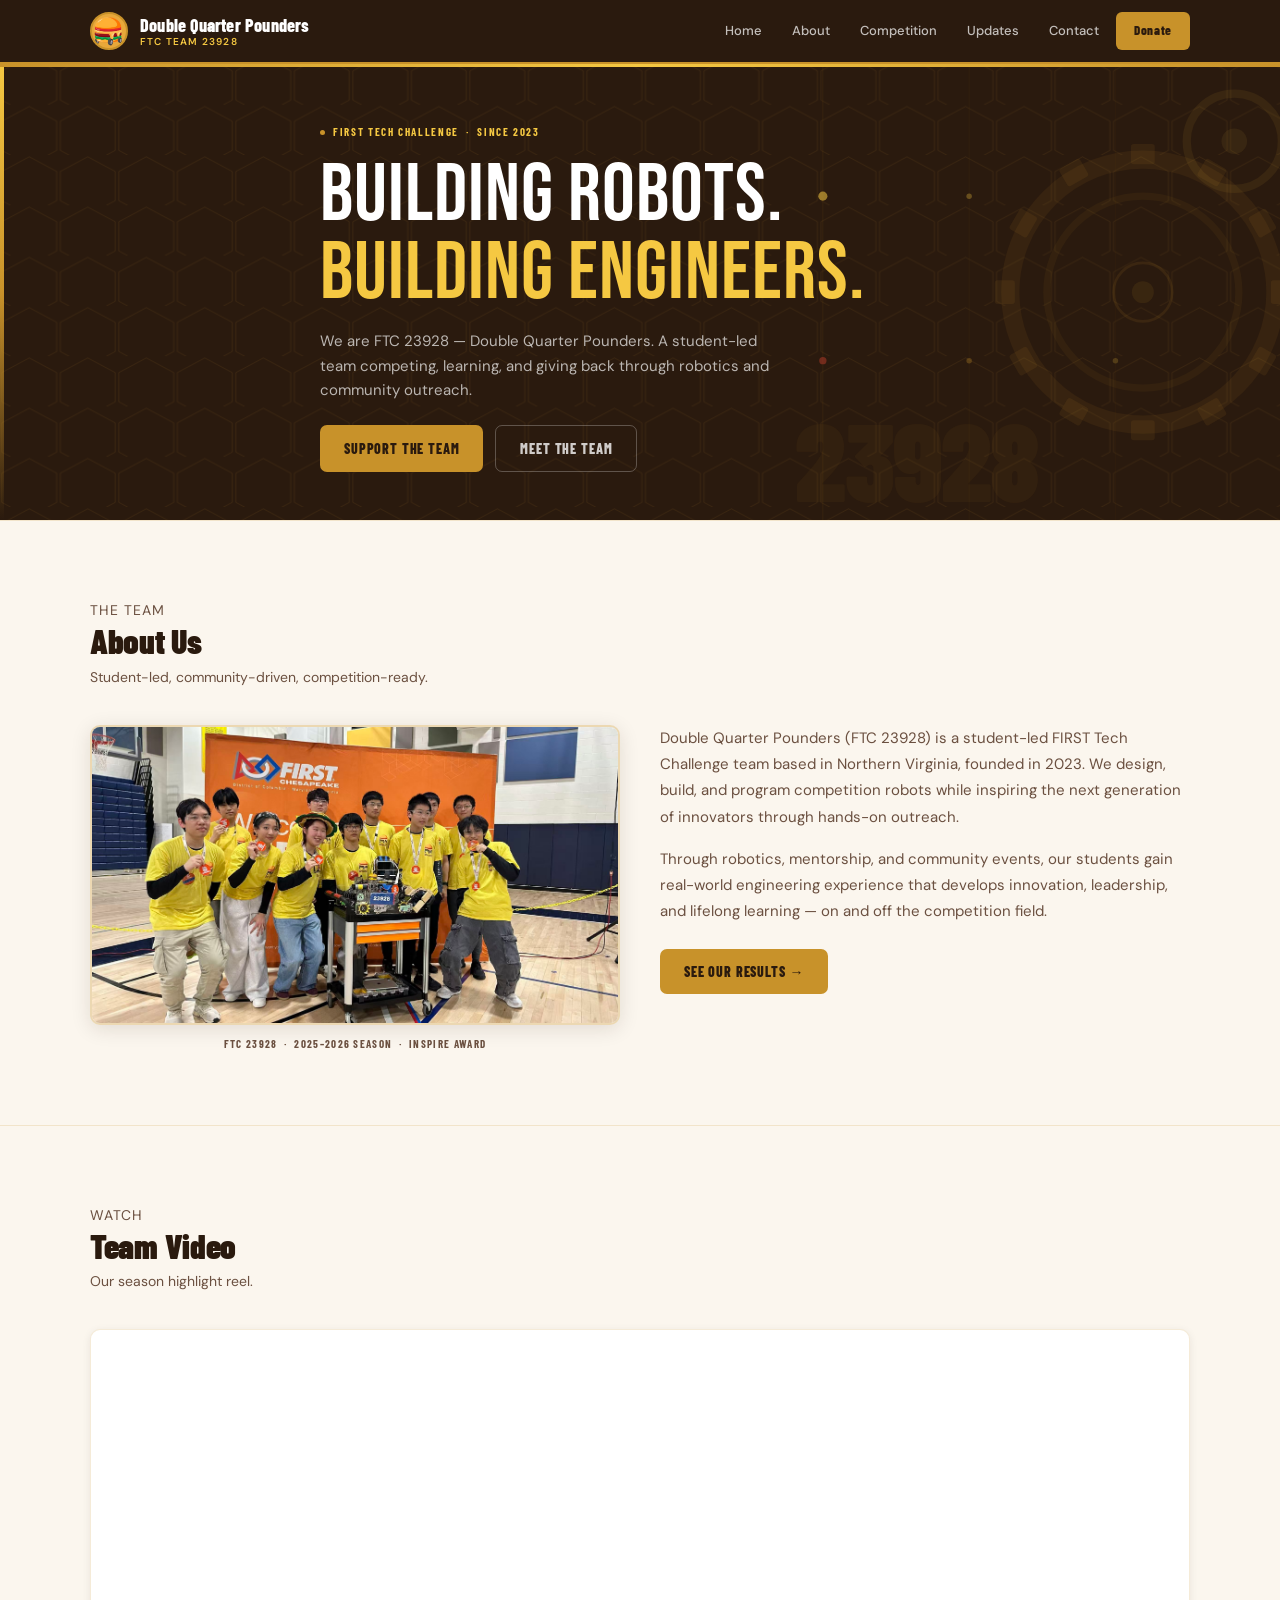
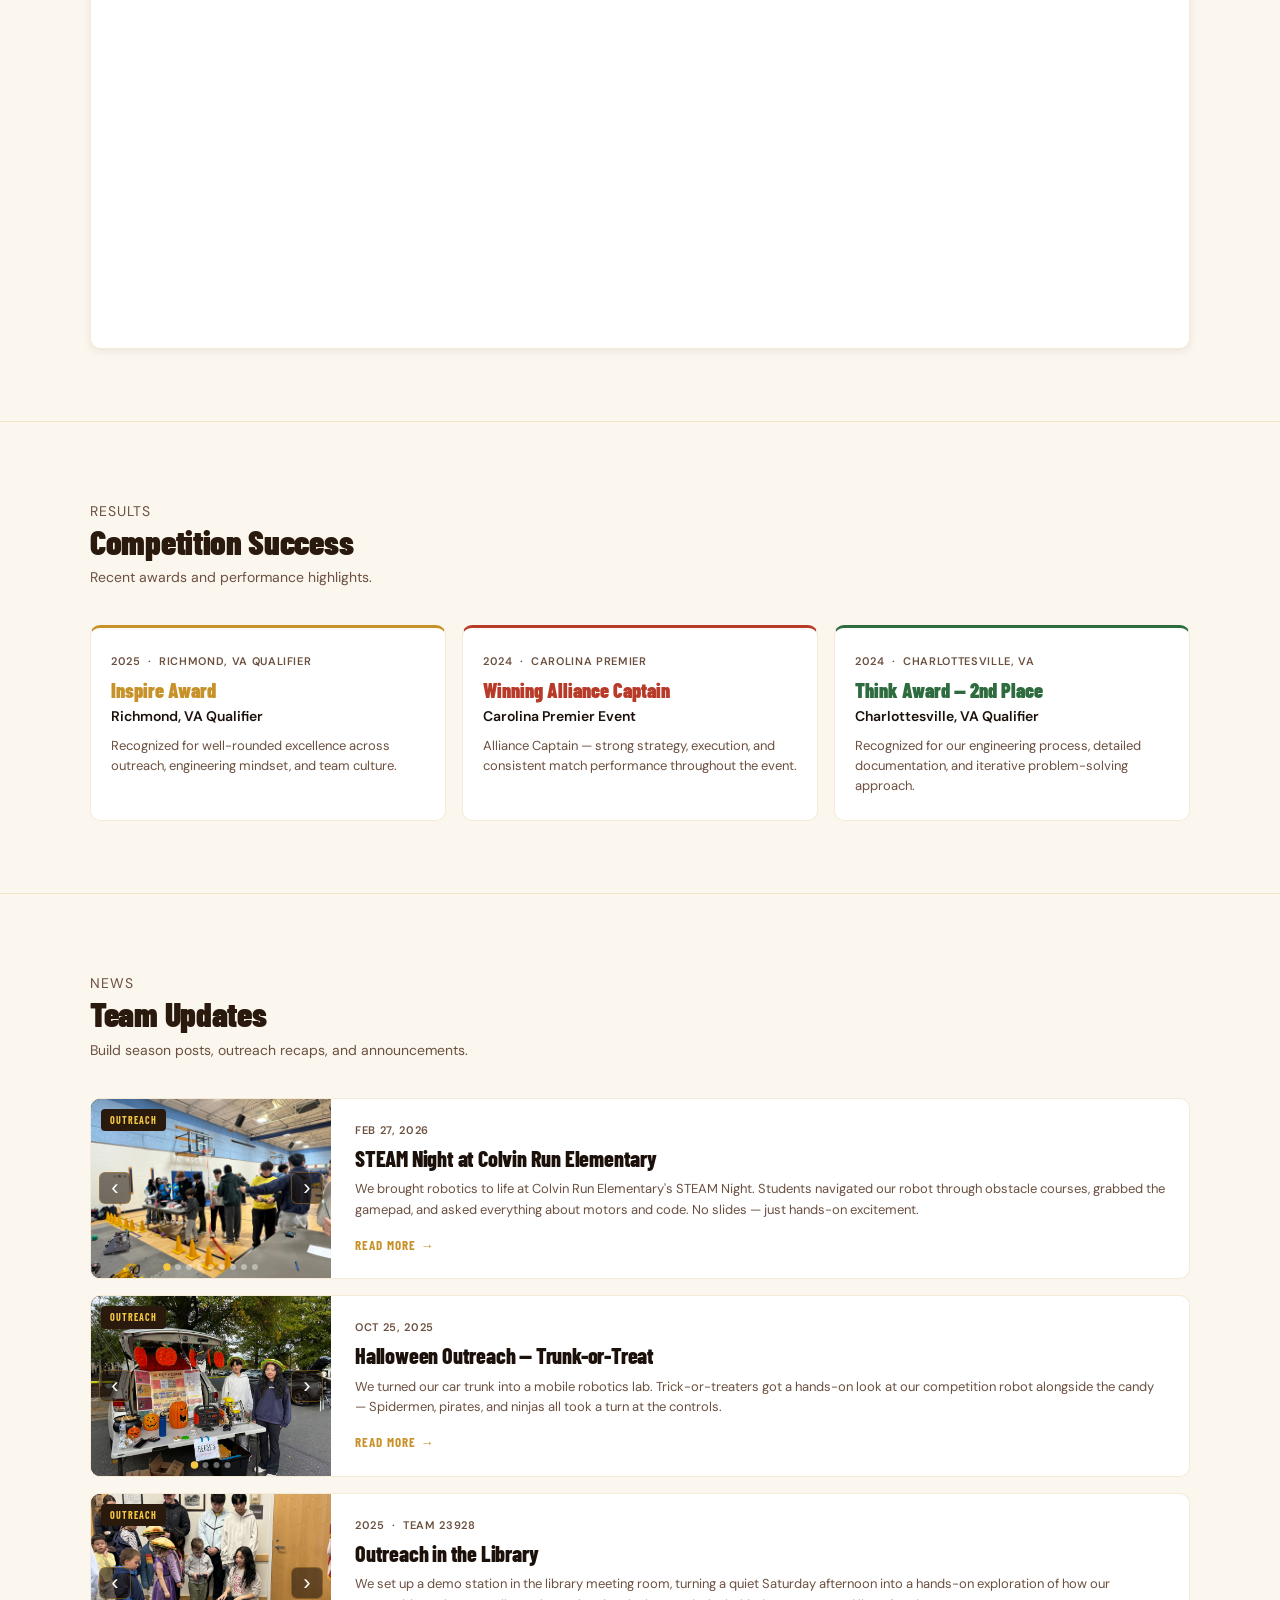
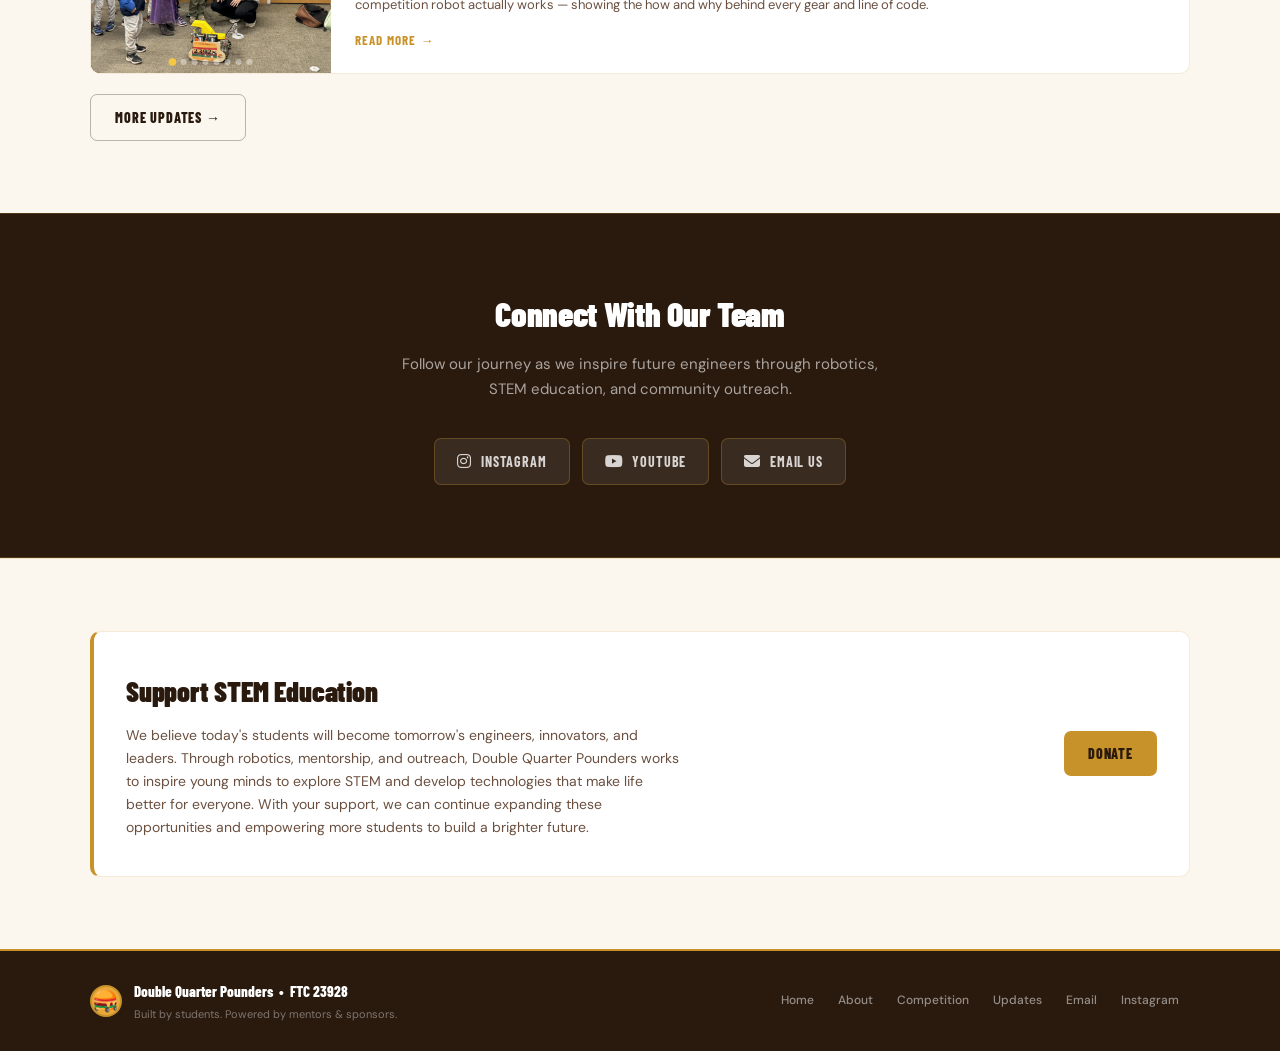
==== commit d2553983: "Add files via upload updated color theme and entire layout for more professional looking" ====
--- a/index.html
+++ b/index.html
@@ -4,52 +4,62 @@
   <meta charset="utf-8" />
   <meta name="viewport" content="width=device-width, initial-scale=1" />
   <title>Double Quarter Pounders | FTC 23928</title>
-  <meta name="description" content="Double Quarter Pounders (FTC 23928) — FIRST Tech Challenge robotics team." />
+  <meta name="description" content="Double Quarter Pounders (FTC 23928) — FIRST Tech Challenge robotics team based in Northern Virginia." />
 
   <link rel="preconnect" href="https://fonts.googleapis.com">
   <link rel="preconnect" href="https://fonts.gstatic.com" crossorigin>
-  <link href="https://fonts.googleapis.com/css2?family=Manrope:wght@400;600;700;800;900&family=Bebas+Neue&display=swap" rel="stylesheet">
-
+  <link href="https://fonts.googleapis.com/css2?family=Bebas+Neue&family=Barlow+Condensed:wght@600;700;800;900&family=DM+Sans:wght@400;500;600&display=swap" rel="stylesheet">
+  <link rel="stylesheet" href="https://cdnjs.cloudflare.com/ajax/libs/font-awesome/6.5.0/css/all.min.css">
   <link rel="stylesheet" href="styles.css" />
-  <link rel="stylesheet" href="https://cdnjs.cloudflare.com/ajax/libs/font-awesome/6.5.0/css/all.min.css">
 </head>
 
 <body>
 
-  <!-- ═══════════════════ HEADER ═══════════════════ -->
-  <header class="site-header">
-    <div class="container top-brand-row">
-      <div class="header-row">
-        <div class="brand">
-          <img src="assets/logo.png" class="team-logo" alt="Double Quarter Pounders logo">
-          <div class="brand-text">
-            <div class="brand-title">Double Quarter Pounders</div>
-            <div class="brand-sub">FTC 23928 since 2023</div>
-          </div>
-        </div>
-      </div>
-    </div>
-
-    <div class="menu-bar">
-      <div class="container menu-inner">
-        <nav class="main-nav" aria-label="Main navigation">
-          <a href="#top">Home</a>
-          <a href="about.html">About</a>
-          <a href="#achievements">Achievements</a>
-          <a href="#updates">Team Updates</a>
-          <a href="#contact">Contact</a>
-          <a href="#donate" class="donate-btn">Donate</a>
-        </nav>
-      </div>
+  <!-- HEADER -->
+  <header class="site-header" id="top">
+    <div class="container header-inner">
+
+      <a class="brand" href="#top" aria-label="Double Quarter Pounders home">
+        <div class="logo-ring">
+          <img src="assets/logo.png" alt="Double Quarter Pounders logo"
+               onerror="this.style.display='none'; this.nextElementSibling.style.display='flex';">
+          <span class="logo-ring-text" style="display:none;">DQ</span>
+        </div>
+        <div class="brand-text">
+          <div class="brand-title">Double Quarter Pounders</div>
+          <div class="brand-sub">FTC Team 23928</div>
+        </div>
+      </a>
+
+      <nav class="main-nav" aria-label="Main navigation">
+        <a href="#top">Home</a>
+        <a href="#about">About</a>
+        <a href="#success">Competition</a>
+        <a href="#updates">Updates</a>
+        <a href="#contact">Contact</a>
+        <a href="#donate" class="donate-btn">Donate</a>
+      </nav>
+
+      <button class="menu-btn" id="menuBtn" aria-label="Open navigation menu" aria-expanded="false">
+        <span class="menu-icon" aria-hidden="true"></span>
+        Menu
+      </button>
+
     </div>
   </header>
 
-  <!-- ═══════════════════ OVERLAY MENU ═══════════════════ -->
+
+  <!-- MOBILE OVERLAY MENU -->
   <div class="overlay" id="menuOverlay" aria-hidden="true">
-    <div class="overlay-panel" role="dialog" aria-modal="true" aria-label="Site menu">
+    <div class="overlay-panel" role="dialog" aria-modal="true" aria-label="Site navigation">
+
       <div class="overlay-top">
         <div class="overlay-brand">
-          <span class="logo">DQ</span>
+          <div class="logo-ring" style="width:34px;height:34px;">
+            <img src="assets/logo.png" alt="DQP logo"
+                 onerror="this.style.display='none'; this.nextElementSibling.style.display='flex';">
+            <span class="logo-ring-text" style="display:none;">DQ</span>
+          </div>
           <div>
             <div class="brand-title">Double Quarter Pounders</div>
             <div class="brand-sub">FTC 23928</div>
@@ -58,138 +68,160 @@
         <button class="close-btn" id="closeBtn" aria-label="Close menu">Close</button>
       </div>
 
-      <nav class="overlay-nav" aria-label="Primary navigation">
-        <a href="#top">Home</a>
-        <a href="about.html">About</a>
-        <a href="#achievements">Achievements</a>
-        <a href="#updates">Team Updates</a>
-        <a href="#contact">Contact</a>
-        <a class="nav-cta" href="#donate">Donate</a>
+      <nav class="overlay-nav" aria-label="Mobile navigation">
+        <a href="#top"       onclick="closeMenu()">Home</a>
+        <a href="#about"     onclick="closeMenu()">About</a>
+        <a href="#success"   onclick="closeMenu()">Competition</a>
+        <a href="#updates"   onclick="closeMenu()">Team Updates</a>
+        <a href="#contact"   onclick="closeMenu()">Contact</a>
+        <a href="#donate"    onclick="closeMenu()" class="nav-cta">Donate</a>
       </nav>
 
       <div class="overlay-bottom">
-        <a class="social" href="https://instagram.com/ftcdoublequarterpounders" target="_blank" rel="noopener">Instagram</a>
-        <a class="social" href="mailto:shawn.he@dqp23928.org"">Mail</a>
-      </div>
+        <a class="overlay-social" href="https://instagram.com/ftcdoublequarterpounders" target="_blank" rel="noopener">
+          <i class="fa-brands fa-instagram" style="margin-right:4px;"></i> Instagram
+        </a>
+        <a class="overlay-social" href="https://m.youtube.com/@dqp23928" target="_blank" rel="noopener">
+          <i class="fa-brands fa-youtube" style="margin-right:4px;"></i> YouTube
+        </a>
+        <a class="overlay-social" href="mailto:shawn.he@dqp23938.org">
+          <i class="fa-solid fa-envelope" style="margin-right:4px;"></i> Email
+        </a>
+      </div>
+
     </div>
     <div class="overlay-backdrop" id="backdrop" aria-hidden="true"></div>
   </div>
 
-  <!-- ═══════════════════ MAIN ═══════════════════ -->
-  <!-- BUG FIX #1: removed duplicate id="top" from <section>; only on <main> -->
-  <main id="top">
-
-    <!-- ── HERO ── -->
+
+  <main>
+
+    <!-- HERO — dark geometric background, no photo behind text -->
     <section class="hero">
-      <div class="container hero-inner">
-        <div class="hero-copy">
-
-          <div class="team-photo">
-            <img src="assets/team.jpg" alt="Double Quarter Pounders team photo">
-          </div>
-
-          <p class="hero-kicker">
-            <span class="kicker-dot"></span>
-            FIRST Tech Challenge &nbsp;·&nbsp; Student-led &nbsp;·&nbsp; Community-driven
-          </p>
-
-          <h1>We are FTC 23928 —<br><span class="accent">Double Quarter<br>Pounders</span>.</h1>
-
-          <p class="hero-lead-strong">
-            We are not just building robots — we are building future engineers.
-          </p>
-
-          <p class="hero-lead">
-            Through robotics, mentorship, and community outreach, our students gain real-world engineering experience that inspires innovation, leadership, and lifelong learning.
-          </p>
-
-          <p class="hero-lead">
-            With your support, we can bring STEM learning opportunities to more children in our community and inspire the next generation of engineers.
-          </p>
-
-          <div class="hero-actions">
-            <a class="btn primary" href="#donate">
-              <i class="fa-solid fa-heart"></i>&nbsp; Donate Today
-            </a>
-            <a class="btn ghost" href="#updates">Team Updates →</a>
-          </div>
-
-
-
-        </div>
-      </div>
-    </section>
-
-    <!-- ── TEAM VIDEO ── -->
-    <!-- ── ACHIEVEMENTS ── -->
-    <section class="section achievements-section" id="achievements">
+
+      <div class="hero-graphic" aria-hidden="true">
+        <svg viewBox="0 0 1400 520" preserveAspectRatio="xMidYMid slice"
+             xmlns="http://www.w3.org/2000/svg" style="position:absolute;inset:0;width:100%;height:100%;">
+          <defs>
+            <pattern id="hexgrid" x="0" y="0" width="64" height="55" patternUnits="userSpaceOnUse">
+              <polygon points="32,2 62,18 62,50 32,66 2,50 2,18"
+                       fill="none" stroke="rgba(200,146,42,0.11)" stroke-width="1"/>
+            </pattern>
+            <linearGradient id="glowH" x1="0%" y1="0%" x2="100%" y2="0%">
+              <stop offset="0%"   stop-color="rgba(200,146,42,0)"/>
+              <stop offset="35%"  stop-color="rgba(245,200,66,0.55)"/>
+              <stop offset="65%"  stop-color="rgba(245,200,66,0.55)"/>
+              <stop offset="100%" stop-color="rgba(200,146,42,0)"/>
+            </linearGradient>
+            <linearGradient id="glowR" x1="0%" y1="0%" x2="100%" y2="0%">
+              <stop offset="0%"   stop-color="rgba(184,59,42,0)"/>
+              <stop offset="50%"  stop-color="rgba(184,59,42,0.40)"/>
+              <stop offset="100%" stop-color="rgba(184,59,42,0)"/>
+            </linearGradient>
+          </defs>
+          <rect width="1400" height="520" fill="url(#hexgrid)"/>
+          <line x1="0" y1="155" x2="1400" y2="155" stroke="url(#glowH)" stroke-width="1.5"/>
+          <line x1="0" y1="335" x2="1400" y2="335" stroke="url(#glowR)" stroke-width="1"/>
+          <line x1="0" y1="440" x2="1400" y2="440" stroke="url(#glowH)" stroke-width="0.7"/>
+          <line x1="900"  y1="0" x2="900"  y2="520" stroke="rgba(200,146,42,0.09)" stroke-width="1"/>
+          <line x1="1060" y1="0" x2="1060" y2="520" stroke="rgba(200,146,42,0.07)" stroke-width="0.8"/>
+          <line x1="1220" y1="0" x2="1220" y2="520" stroke="rgba(200,146,42,0.05)" stroke-width="0.6"/>
+          <circle cx="900"  cy="155" r="5" fill="rgba(245,200,66,0.55)"/>
+          <circle cx="1060" cy="155" r="3" fill="rgba(245,200,66,0.30)"/>
+          <circle cx="900"  cy="335" r="4" fill="rgba(184,59,42,0.50)"/>
+          <circle cx="1060" cy="335" r="3" fill="rgba(200,146,42,0.30)"/>
+          <circle cx="1220" cy="335" r="3" fill="rgba(245,200,66,0.20)"/>
+          <!-- Large gear, far right -->
+          <circle cx="1250" cy="260" r="145" fill="none" stroke="rgba(200,146,42,0.08)" stroke-width="20"/>
+          <circle cx="1250" cy="260" r="105" fill="none" stroke="rgba(200,146,42,0.06)" stroke-width="8"/>
+          <circle cx="1250" cy="260" r="32"  fill="none" stroke="rgba(200,146,42,0.10)" stroke-width="3"/>
+          <circle cx="1250" cy="260" r="12"  fill="rgba(200,146,42,0.10)"/>
+          <rect x="1237" y="98" width="26" height="22" rx="3" fill="rgba(200,146,42,0.09)" transform="rotate(0,1250,260)"/>
+          <rect x="1237" y="98" width="26" height="22" rx="3" fill="rgba(200,146,42,0.09)" transform="rotate(30,1250,260)"/>
+          <rect x="1237" y="98" width="26" height="22" rx="3" fill="rgba(200,146,42,0.09)" transform="rotate(60,1250,260)"/>
+          <rect x="1237" y="98" width="26" height="22" rx="3" fill="rgba(200,146,42,0.09)" transform="rotate(90,1250,260)"/>
+          <rect x="1237" y="98" width="26" height="22" rx="3" fill="rgba(200,146,42,0.09)" transform="rotate(120,1250,260)"/>
+          <rect x="1237" y="98" width="26" height="22" rx="3" fill="rgba(200,146,42,0.09)" transform="rotate(150,1250,260)"/>
+          <rect x="1237" y="98" width="26" height="22" rx="3" fill="rgba(200,146,42,0.09)" transform="rotate(180,1250,260)"/>
+          <rect x="1237" y="98" width="26" height="22" rx="3" fill="rgba(200,146,42,0.09)" transform="rotate(210,1250,260)"/>
+          <rect x="1237" y="98" width="26" height="22" rx="3" fill="rgba(200,146,42,0.09)" transform="rotate(240,1250,260)"/>
+          <rect x="1237" y="98" width="26" height="22" rx="3" fill="rgba(200,146,42,0.09)" transform="rotate(270,1250,260)"/>
+          <rect x="1237" y="98" width="26" height="22" rx="3" fill="rgba(200,146,42,0.09)" transform="rotate(300,1250,260)"/>
+          <rect x="1237" y="98" width="26" height="22" rx="3" fill="rgba(200,146,42,0.09)" transform="rotate(330,1250,260)"/>
+          <circle cx="1350" cy="95" r="52" fill="none" stroke="rgba(245,200,66,0.07)" stroke-width="9"/>
+          <circle cx="1350" cy="95" r="14" fill="rgba(245,200,66,0.07)"/>
+          <text x="870" y="490" font-family="'Barlow Condensed',sans-serif"
+                font-weight="900" font-size="120" fill="rgba(200,146,42,0.055)" letter-spacing="-2">23928</text>
+        </svg>
+      </div>
+
+      <div class="hero-accent-bar" aria-hidden="true"></div>
+
+      <div class="hero-content container">
+        <p class="hero-eyebrow">
+          <span class="eyebrow-dot" aria-hidden="true"></span>
+          FIRST Tech Challenge &nbsp;&middot;&nbsp; Since 2023
+        </p>
+        <h1>Building robots.<br><em>Building engineers.</em></h1>
+        <p class="hero-lead">
+          We are FTC 23928 — Double Quarter Pounders. A student-led team competing,
+          learning, and giving back through robotics and community outreach.
+        </p>
+        <div class="hero-actions">
+          <a class="btn primary" href="#donate">Support the Team</a>
+          <a class="btn ghost"   href="#about">Meet the Team</a>
+        </div>
+      </div>
+
+    </section>
+
+
+    <!-- ABOUT — team photo + intro, inline (no separate page) -->
+    <div class="section-divider"></div>
+    <section class="section" id="about">
       <div class="container">
         <div class="section-head">
-          <div>
-            <h2>Achievements</h2>
-            <p>Awards &amp; competition highlights.</p>
-          </div>
-        </div>
-
-        <div class="achievements-grid">
-
-          <!-- Inspire Award -->
-          <article class="achievement-card achievement-inspire">
-            <div class="ach-body">
-              <div class="ach-meta-row">
-                <span class="ach-badge gold">Inspire Award</span>
-                <span class="ach-year">2025</span>
-              </div>
-              <h3 class="ach-title">Richmond, VA Qualifier</h3>
-              <p class="ach-desc">Recognized for well-rounded excellence across every dimension of the team — outreach impact, engineering mindset, documentation, and team culture. The Inspire Award is the highest honor in FTC.</p>
-            </div>
-          </article>
-
-          <!-- Alliance Captain -->
-          <article class="achievement-card achievement-alliance">
-            <div class="ach-body">
-              <div class="ach-meta-row">
-                <span class="ach-badge cheese">Winning Alliance Captain</span>
-                <span class="ach-year">2024</span>
-              </div>
-              <h3 class="ach-title">Carolina Premier Event</h3>
-              <p class="ach-desc">Led our alliance to victory as Captain — selected strong partners, coordinated match strategy, and delivered consistent high-performance to win the event.</p>
-            </div>
-          </article>
-
-          <!-- Think Award -->
-          <article class="achievement-card achievement-think">
-            <div class="ach-body">
-              <div class="ach-meta-row">
-                <span class="ach-badge green">Think Award — 2nd Place</span>
-                <span class="ach-year">2024</span>
-              </div>
-              <h3 class="ach-title">Charlottesville, VA Qualifier</h3>
-              <p class="ach-desc">Recognized for our rigorous engineering process, detailed documentation, and iterative problem-solving approach that drives our robot design from concept to competition.</p>
-            </div>
-          </article>
-
-        </div>
-      </div>
-    </section>
-
-    <!-- ── TEAM VIDEO ── -->
+          <p class="section-label">The Team</p>
+          <h2>About Us</h2>
+          <p>Student-led, community-driven, competition-ready.</p>
+        </div>
+        <div class="about-inner">
+          <div class="about-photo-wrap">
+            <img src="assets/team.jpg" alt="Double Quarter Pounders — FTC 23928 team photo" class="about-photo">
+            <div class="about-photo-caption">FTC 23928 &nbsp;&middot;&nbsp; 2025–2026 Season &nbsp;&middot;&nbsp; Inspire Award</div>
+          </div>
+          <div class="about-copy">
+            <p>
+              Double Quarter Pounders (FTC 23928) is a student-led FIRST Tech Challenge team based in
+             Northern Virginia, founded in 2023. We design, build, and program competition robots
+              while inspiring the next generation of innovators through hands-on outreach.
+            </p>
+            <p>
+              Through robotics, mentorship, and community events, our students gain real-world engineering
+              experience that develops innovation, leadership, and lifelong learning — on and off the
+              competition field.
+            </p>
+            <a class="btn primary" href="#success" style="margin-top:8px;">See Our Results &rarr;</a>
+          </div>
+        </div>
+      </div>
+    </section>
+
+
+    <!-- TEAM VIDEO -->
+    <div class="section-divider"></div>
     <section class="section" id="video">
       <div class="container">
         <div class="section-head">
-          <div>
-            <h2>Team Video</h2>
-            <p>Watch us in action.</p>
-          </div>
-        </div>
-
+          <p class="section-label">Watch</p>
+          <h2>Team Video</h2>
+          <p>Our season highlight reel.</p>
+        </div>
         <div class="video-card">
-          <div style="position:relative;padding-bottom:56.25%;height:0;overflow:hidden;border-radius:12px;">
+          <div class="video-ratio">
             <iframe
-              style="position:absolute;top:0;left:0;width:100%;height:100%;"
               src="https://www.youtube.com/embed/7xggK4VgOiE"
-              title="Double Quarter Pounders Team Video"
-              frameborder="0"
+              title="Double Quarter Pounders — FTC 23928 Team Video"
               allow="accelerometer; autoplay; clipboard-write; encrypted-media; gyroscope; picture-in-picture"
               allowfullscreen>
             </iframe>
@@ -198,110 +230,159 @@
       </div>
     </section>
 
-    <!-- ── TEAM UPDATES ── -->
-    <!--
-      BUG FIX #2: Removed stray nested <div class="posts"> that opened mid-section
-      BUG FIX #3: Closed unclosed <p> tag in first post (readmore was inside <p>)
-      BUG FIX #4: Removed the orphaned closing </div> left by the stray nested div
-    -->
+
+    <!-- COMPETITION SUCCESS -->
+    <div class="section-divider"></div>
+    <section class="section" id="success">
+      <div class="container">
+        <div class="section-head">
+          <p class="section-label">Results</p>
+          <h2>Competition Success</h2>
+          <p>Recent awards and performance highlights.</p>
+        </div>
+        <div class="cards">
+
+          <article class="card">
+            <div class="award-year">2025 &nbsp;&middot;&nbsp; Richmond, VA Qualifier</div>
+            <div class="award-name">Inspire Award</div>
+            <h3>Richmond, VA Qualifier</h3>
+            <p>Recognized for well-rounded excellence across outreach, engineering mindset, and team culture.</p>
+          </article>
+
+          <article class="card red-top">
+            <div class="award-year">2024 &nbsp;&middot;&nbsp; Carolina Premier</div>
+            <div class="award-name">Winning Alliance Captain</div>
+            <h3>Carolina Premier Event</h3>
+            <p>Alliance Captain — strong strategy, execution, and consistent match performance throughout the event.</p>
+          </article>
+
+          <article class="card green-top">
+            <div class="award-year">2024 &nbsp;&middot;&nbsp; Charlottesville, VA</div>
+            <div class="award-name">Think Award &mdash; 2nd Place</div>
+            <h3>Charlottesville, VA Qualifier</h3>
+            <p>Recognized for our engineering process, detailed documentation, and iterative problem-solving approach.</p>
+          </article>
+
+        </div>
+      </div>
+    </section>
+
+
+    <!-- TEAM UPDATES — each post has a photo slideshow -->
+    <div class="section-divider"></div>
     <section class="section" id="updates">
       <div class="container">
         <div class="section-head">
-          <div>
-            <h2>Team Updates</h2>
-            <p>Build season posts, outreach recaps, and announcements.</p>
-          </div>
+          <p class="section-label">News</p>
+          <h2>Team Updates</h2>
+          <p>Build season posts, outreach recaps, and announcements.</p>
         </div>
 
         <div class="posts">
 
+          <!-- Post 1 — STEAM Night (9 photos) -->
           <article class="post">
-            <div class="post-img post-slideshow" data-current="0">
-              <div class="slide-track">
-                <img src="assets/media/outreach/stream-night/IMG_0948.jpg" alt="Steam Night photo 1">
-                <img src="assets/media/outreach/stream-night/IMG_0949.jpg" alt="Steam Night photo 2">
-                <img src="assets/media/outreach/stream-night/IMG_0955.jpg" alt="Steam Night photo 3">
-                <img src="assets/media/outreach/stream-night/IMG_0966.jpg" alt="Steam Night photo 4">
-                <img src="assets/media/outreach/stream-night/IMG_0979.jpg" alt="Steam Night photo 5">
-                <img src="assets/media/outreach/stream-night/IMG_1001.jpg" alt="Steam Night photo 6">
-                <img src="assets/media/outreach/stream-night/IMG_1018.jpg" alt="Steam Night photo 7">
-                <img src="assets/media/outreach/stream-night/IMG_5929.jpg" alt="Steam Night photo 8">
-                <img src="assets/media/outreach/stream-night/IMG_5938.jpg" alt="Steam Night photo 9">
+            <div class="post-img">
+              <div class="slideshow">
+                <div class="slide active"><img src="assets/media/outreach/stream-night/IMG_0948.jpg" alt="STEAM Night photo 1"></div>
+                <div class="slide"><img src="assets/media/outreach/stream-night/IMG_0949.jpg" alt="STEAM Night photo 2"></div>
+                <div class="slide"><img src="assets/media/outreach/stream-night/IMG_0955.jpg" alt="STEAM Night photo 3"></div>
+                <div class="slide"><img src="assets/media/outreach/stream-night/IMG_0966.jpg" alt="STEAM Night photo 4"></div>
+                <div class="slide"><img src="assets/media/outreach/stream-night/IMG_0979.jpg" alt="STEAM Night photo 5"></div>
+                <div class="slide"><img src="assets/media/outreach/stream-night/IMG_1001.jpg" alt="STEAM Night photo 6"></div>
+                <div class="slide"><img src="assets/media/outreach/stream-night/IMG_1018.jpg" alt="STEAM Night photo 7"></div>
+                <div class="slide"><img src="assets/media/outreach/stream-night/IMG_5929.jpg" alt="STEAM Night photo 8"></div>
+                <div class="slide"><img src="assets/media/outreach/stream-night/IMG_5938.jpg" alt="STEAM Night photo 9"></div>
+                <button class="ss-btn ss-prev" aria-label="Previous photo">&#8249;</button>
+                <button class="ss-btn ss-next" aria-label="Next photo">&#8250;</button>
+                <div class="ss-dots"></div>
               </div>
-              <button class="slide-btn slide-prev" aria-label="Previous photo">&#8249;</button>
-              <button class="slide-btn slide-next" aria-label="Next photo">&#8250;</button>
-              <div class="slide-dots"></div>
+              <span class="post-tag">Outreach</span>
             </div>
             <div class="post-body">
-              <span class="post-tag-pill green">Outreach</span>
-              <h3><a href="steam-night.html">Steam Night at Colvin Run Elementary School</a></h3>
               <div class="post-meta">Feb 27, 2026</div>
-              <p>Our team introduced younger students to the exciting world of robotics and engineering. Through hands-on demos and interactive activities, we inspired curiosity in STEM.</p>
-              <a class="readmore" href="steam-night.html">Read more →</a>
+              <h3><a href="steam-night.html">STEAM Night at Colvin Run Elementary</a></h3>
+              <p>
+                We brought robotics to life at Colvin Run Elementary's STEAM Night. Students navigated
+                our robot through obstacle courses, grabbed the gamepad, and asked everything about
+                motors and code. No slides — just hands-on excitement.
+              </p>
+              <a class="readmore" href="steam-night.html">Read more &rarr;</a>
             </div>
           </article>
 
+          <!-- Post 2 — Halloween (4 photos) -->
           <article class="post">
-            <div class="post-img post-slideshow" data-current="0">
-              <div class="slide-track">
-                <img src="assets/halloween-outreach/halloween-lead.jpg" alt="Halloween Outreach photo 1">
-                <img src="assets/halloween-outreach/halloween-1.jpg"    alt="Halloween Outreach photo 2">
-                <img src="assets/halloween-outreach/halloween-2.jpg"    alt="Halloween Outreach photo 3">
-                <img src="assets/halloween-outreach/halloween-3.jpg"    alt="Halloween Outreach photo 4">
+            <div class="post-img">
+              <div class="slideshow">
+                <div class="slide active"><img src="assets/halloween-outreach/halloween-lead.jpg" alt="Halloween Outreach photo 1"></div>
+                <div class="slide"><img src="assets/halloween-outreach/halloween-1.jpg" alt="Halloween Outreach photo 2"></div>
+                <div class="slide"><img src="assets/halloween-outreach/halloween-2.jpg" alt="Halloween Outreach photo 3"></div>
+                <div class="slide"><img src="assets/halloween-outreach/halloween-3.jpg" alt="Halloween Outreach photo 4"></div>
+                <button class="ss-btn ss-prev" aria-label="Previous photo">&#8249;</button>
+                <button class="ss-btn ss-next" aria-label="Next photo">&#8250;</button>
+                <div class="ss-dots"></div>
               </div>
-              <button class="slide-btn slide-prev" aria-label="Previous photo">&#8249;</button>
-              <button class="slide-btn slide-next" aria-label="Next photo">&#8250;</button>
-              <div class="slide-dots"></div>
+              <span class="post-tag">Outreach</span>
             </div>
             <div class="post-body">
-              <span class="post-tag-pill gold">Event</span>
-              <h3><a href="halloween.html">Halloween Outreach</a></h3>
               <div class="post-meta">Oct 25, 2025</div>
-              <p>The Double Quarter Pounders brought a "spooky" side of STEM to our community's Halloween Trunk-or-Treat — a mobile robotics lab where trick-or-treaters could see a real competition robot.</p>
-              <a class="readmore" href="halloween.html">Read more →</a>
+              <h3><a href="halloween.html">Halloween Outreach — Trunk-or-Treat</a></h3>
+              <p>
+                We turned our car trunk into a mobile robotics lab. Trick-or-treaters got a hands-on
+                look at our competition robot alongside the candy — Spidermen, pirates, and ninjas all
+                took a turn at the controls.
+              </p>
+              <a class="readmore" href="halloween.html">Read more &rarr;</a>
             </div>
           </article>
 
+          <!-- Post 3 — Library (8 photos) -->
           <article class="post">
-            <div class="post-img post-slideshow" data-current="0">
-              <div class="slide-track">
-                <img src="assets/library/library1.jpg" alt="Library Outreach photo 1">
-                <img src="assets/library/library2.jpg" alt="Library Outreach photo 2">
-                <img src="assets/library/library3.jpg" alt="Library Outreach photo 3">
-                <img src="assets/library/library4.jpg" alt="Library Outreach photo 4">
-                <img src="assets/library/library5.jpg" alt="Library Outreach photo 5">
-                <img src="assets/library/library6.jpg" alt="Library Outreach photo 6">
-                <img src="assets/library/library7.jpg" alt="Library Outreach photo 7">
-                <img src="assets/library/library8.jpg" alt="Library Outreach photo 8">
+            <div class="post-img">
+              <div class="slideshow">
+                <div class="slide active"><img src="assets/library/library1.jpg" alt="Library Outreach photo 1"></div>
+                <div class="slide"><img src="assets/library/library2.jpg" alt="Library Outreach photo 2"></div>
+                <div class="slide"><img src="assets/library/library3.jpg" alt="Library Outreach photo 3"></div>
+                <div class="slide"><img src="assets/library/library4.jpg" alt="Library Outreach photo 4"></div>
+                <div class="slide"><img src="assets/library/library5.jpg" alt="Library Outreach photo 5"></div>
+                <div class="slide"><img src="assets/library/library6.jpg" alt="Library Outreach photo 6"></div>
+                <div class="slide"><img src="assets/library/library7.jpg" alt="Library Outreach photo 7"></div>
+                <div class="slide"><img src="assets/library/library8.jpg" alt="Library Outreach photo 8"></div>
+                <button class="ss-btn ss-prev" aria-label="Previous photo">&#8249;</button>
+                <button class="ss-btn ss-next" aria-label="Next photo">&#8250;</button>
+                <div class="ss-dots"></div>
               </div>
-              <button class="slide-btn slide-prev" aria-label="Previous photo">&#8249;</button>
-              <button class="slide-btn slide-next" aria-label="Next photo">&#8250;</button>
-              <div class="slide-dots"></div>
+              <span class="post-tag">Outreach</span>
             </div>
             <div class="post-body">
-              <span class="post-tag-pill cheese">Community</span>
+              <div class="post-meta">2025 &nbsp;&middot;&nbsp; Team 23928</div>
               <h3><a href="library.html">Outreach in the Library</a></h3>
-              <div class="post-meta">2025 &nbsp;·&nbsp; by Team 23928</div>
-              <p>Double Quarter Pounders headed to the local library to share our passion for engineering — turning a quiet Saturday afternoon into a hands-on exploration of our competition robot.</p>
-              <a class="readmore" href="library.html">Read more →</a>
+              <p>
+                We set up a demo station in the library meeting room, turning a quiet Saturday afternoon
+                into a hands-on exploration of how our competition robot actually works — showing the
+                how and why behind every gear and line of code.
+              </p>
+              <a class="readmore" href="library.html">Read more &rarr;</a>
             </div>
           </article>
 
         </div><!-- /posts -->
 
         <div class="pager">
-          <a class="btn ghost" href="#">More Updates →</a>
-        </div>
-      </div>
-    </section>
-
-    <!-- ── CONNECT / CONTACT ── -->
-    <!-- BUG FIX #5: removed duplicate id="contact" from footer; only here -->
+          <a class="btn ghost-dark" href="#">More Updates &rarr;</a>
+        </div>
+      </div>
+    </section>
+
+
+    <!-- CONNECT / SOCIAL -->
     <section class="connect-section" id="contact">
-      <div class="container connect-inner">
+      <div class="container">
         <h2>Connect With Our Team</h2>
         <p class="connect-text">
-          Follow our journey as we inspire future engineers through robotics, STEM education, and community outreach.
+          Follow our journey as we inspire future engineers through robotics,
+          STEM education, and community outreach.
         </p>
         <div class="social-links">
           <a href="https://instagram.com/ftcdoublequarterpounders" target="_blank" rel="noopener">
@@ -310,69 +391,88 @@
           <a href="https://m.youtube.com/@dqp23928" target="_blank" rel="noopener">
             <i class="fa-brands fa-youtube"></i> YouTube
           </a>
-          <a href="mailto:shawn.he@dqp23928.org"">
+          <a href="mailto:shawn.he@dqp23938.org">
             <i class="fa-solid fa-envelope"></i> Email Us
           </a>
         </div>
       </div>
     </section>
 
-    <!-- ── DONATE ── -->
+
+    <!-- DONATE -->
+    <div class="section-divider"></div>
     <section class="section" id="donate">
       <div class="container">
         <div class="donate-card">
           <div>
             <h2>Support STEM Education</h2>
             <p>
-              We believe today's students will become tomorrow's engineers, innovators, and leaders. Through robotics, mentorship, and outreach, Double Quarter Pounders works to inspire young minds. With your support, we can expand these opportunities and empower more students to build a brighter future.
+              We believe today's students will become tomorrow's engineers, innovators, and leaders.
+              Through robotics, mentorship, and outreach, Double Quarter Pounders works to inspire
+              young minds to explore STEM and develop technologies that make life better for everyone.
+              With your support, we can continue expanding these opportunities and empowering more
+              students to build a brighter future.
             </p>
           </div>
           <div class="donate-actions">
-            <a class="btn primary" href="#"><i class="fa-solid fa-heart"></i>&nbsp; Donate</a>
-          </div>
-        </div>
-      </div>
-    </section>
-
-    <!-- ── FOOTER ── -->
+            <a class="btn primary" href="#">Donate</a>
+          </div>
+        </div>
+      </div>
+    </section>
+
+
+    <!-- FOOTER -->
     <footer class="footer">
       <div class="container footer-inner">
+
         <div class="footer-brand">
-          <span class="logo small">DQ</span>
+          <div class="footer-logo-ring">
+            <img src="assets/logo.png" alt="DQP logo"
+                 onerror="this.style.display='none'; this.nextElementSibling.style.display='flex';">
+            <span class="logo-ring-text" style="display:none;">DQ</span>
+          </div>
           <div>
-            <div class="footer-title">Double Quarter Pounders • FTC 23928</div>
+            <div class="footer-title">Double Quarter Pounders &nbsp;&bull;&nbsp; FTC 23928</div>
             <div class="footer-sub">Built by students. Powered by mentors &amp; sponsors.</div>
           </div>
         </div>
+
         <div class="footer-links">
           <a href="#top">Home</a>
-          <a href="#achievements">Achievements</a>
+          <a href="#about">About</a>
+          <a href="#success">Competition</a>
           <a href="#updates">Updates</a>
-          <a href="mailto:shawn.he@dqp23928.org"">Mail</a>
+          <a href="mailto:shawn.he@dqp23938.org">Email</a>
           <a href="https://instagram.com/ftcdoublequarterpounders" target="_blank" rel="noopener">Instagram</a>
         </div>
+
       </div>
     </footer>
 
   </main>
 
- <script>
-    // ── Menu overlay ──
-    const menuBtn  = document.getElementById('menuBtn');
-    const closeBtn = document.getElementById('closeBtn');
-    const overlay  = document.getElementById('menuOverlay');
-    const backdrop = document.getElementById('backdrop');
+
+  <script data-cfasync="false" src="/cdn-cgi/scripts/5c5dd728/cloudflare-static/email-decode.min.js"></script>
+  <script>
+
+    /* ── Mobile menu ── */
+    var menuBtn = document.getElementById('menuBtn');
+    var closeBtn = document.getElementById('closeBtn');
+    var overlay  = document.getElementById('menuOverlay');
+    var backdrop = document.getElementById('backdrop');
 
     function openMenu() {
-      if (!overlay) return;
       overlay.classList.add('open');
       overlay.setAttribute('aria-hidden', 'false');
+      menuBtn.setAttribute('aria-expanded', 'true');
       document.body.classList.add('no-scroll');
     }
+
     function closeMenu() {
-      if (!overlay) return;
       overlay.classList.remove('open');
       overlay.setAttribute('aria-hidden', 'true');
+      menuBtn.setAttribute('aria-expanded', 'false');
       document.body.classList.remove('no-scroll');
     }
 
@@ -380,66 +480,76 @@
     if (closeBtn) closeBtn.addEventListener('click', closeMenu);
     if (backdrop) backdrop.addEventListener('click', closeMenu);
 
-    // ── Slideshows ──
-    document.querySelectorAll('.post-slideshow').forEach(function(sl) {
-      const track = sl.querySelector('.slide-track');
-      const imgs  = track.querySelectorAll('img');
-      const dotsEl = sl.querySelector('.slide-dots');
-      const total  = imgs.length;
-      let cur = 0;
-
-      imgs.forEach(function(_, i) {
-        const d = document.createElement('button');
-        d.className = 'slide-dot' + (i === 0 ? ' active' : '');
-        d.setAttribute('aria-label', 'Go to photo ' + (i + 1));
-        d.addEventListener('click', function() { goTo(i); });
-        dotsEl.appendChild(d);
+    document.addEventListener('keydown', function(e) {
+      if (e.key === 'Escape' && overlay.classList.contains('open')) closeMenu();
+    });
+
+    /* ── Slideshow ──────────────────────────────────
+       Each .slideshow is fully independent:
+       prev/next arrows, dot indicators,
+       auto-advance every 4 s, pause on hover,
+       touch swipe support.
+    ─────────────────────────────────────────────── */
+    function initSlideshow(ssEl) {
+      var slides   = Array.from(ssEl.querySelectorAll('.slide'));
+      var dotsWrap = ssEl.querySelector('.ss-dots');
+      var prevBtn  = ssEl.querySelector('.ss-prev');
+      var nextBtn  = ssEl.querySelector('.ss-next');
+      var current  = 0;
+      var timer;
+
+      if (slides.length <= 1) {
+        if (prevBtn) prevBtn.style.display = 'none';
+        if (nextBtn) nextBtn.style.display = 'none';
+        return;
+      }
+
+      /* Build dot buttons */
+      slides.forEach(function(_, i) {
+        var d = document.createElement('button');
+        d.className = 'ss-dot' + (i === 0 ? ' active' : '');
+        d.setAttribute('aria-label', 'Photo ' + (i + 1));
+        d.addEventListener('click', function() { go(i); });
+        dotsWrap.appendChild(d);
       });
 
-      function goTo(n) {
-        cur = (n + total) % total;
-        track.style.transform = 'translateX(-' + (cur * 100) + '%)';
-        dotsEl.querySelectorAll('.slide-dot').forEach(function(d, i) {
-          d.classList.toggle('active', i === cur);
-        });
+      var dots = Array.from(dotsWrap.querySelectorAll('.ss-dot'));
+
+      function go(n) {
+        slides[current].classList.remove('active');
+        dots[current].classList.remove('active');
+        current = (n + slides.length) % slides.length;
+        slides[current].classList.add('active');
+        dots[current].classList.add('active');
+        resetTimer();
       }
 
-      sl.querySelector('.slide-prev').addEventListener('click', function(e) {
-        e.stopPropagation();
-        goTo(cur - 1);
-      });
-      sl.querySelector('.slide-next').addEventListener('click', function(e) {
-        e.stopPropagation();
-        goTo(cur + 1);
-      });
-
-      let timer = setInterval(function() { goTo(cur + 1); }, 4000);
-      sl.addEventListener('mouseenter', function() { clearInterval(timer); });
-      sl.addEventListener('mouseleave', function() {
-        timer = setInterval(function() { goTo(cur + 1); }, 4000);
-      });
-
-      let startX = 0;
-      sl.addEventListener('touchstart', function(e) {
-        startX = e.touches[0].clientX;
+      function resetTimer() {
+        clearInterval(timer);
+        timer = setInterval(function() { go(current + 1); }, 4000);
+      }
+
+      prevBtn.addEventListener('click', function(e) { e.preventDefault(); go(current - 1); });
+      nextBtn.addEventListener('click', function(e) { e.preventDefault(); go(current + 1); });
+
+      ssEl.addEventListener('mouseenter', function() { clearInterval(timer); });
+      ssEl.addEventListener('mouseleave', resetTimer);
+
+      var touchStartX = 0;
+      ssEl.addEventListener('touchstart', function(e) {
+        touchStartX = e.touches[0].clientX;
       }, { passive: true });
-      sl.addEventListener('touchend', function(e) {
-        const dx = e.changedTouches[0].clientX - startX;
-        if (Math.abs(dx) > 40) goTo(dx < 0 ? cur + 1 : cur - 1);
-      });
-    });
-
-    // ── Scroll-reveal ──
-    const observer = new IntersectionObserver(function(entries) {
-      entries.forEach(function(el) {
-        if (el.isIntersecting) el.target.classList.add('visible');
-      });
-    }, { threshold: 0.08 });
-
-    document.querySelectorAll('.card, .post, .donate-card').forEach(function(el) {
-      el.classList.add('fade-up');
-      observer.observe(el);
-    });
+      ssEl.addEventListener('touchend', function(e) {
+        var dx = e.changedTouches[0].clientX - touchStartX;
+        if (Math.abs(dx) > 40) go(dx < 0 ? current + 1 : current - 1);
+      }, { passive: true });
+
+      resetTimer();
+    }
+
+    document.querySelectorAll('.slideshow').forEach(initSlideshow);
+
   </script>
+
 </body>
-</html>
+</html>
--- a/styles.css
+++ b/styles.css
@@ -1,636 +1,604 @@
-/* ════════════════════════════════════════════════════
+/* ============================================================
    Double Quarter Pounders — FTC 23928
-   Theme: Burger-fueled, high-school energy, bold contrast
-   ════════════════════════════════════════════════════ */
-
-@import url('https://fonts.googleapis.com/css2?family=Bebas+Neue&family=Manrope:wght@400;600;700;800;900&display=swap');
-
+   Design System · styles.css
+   ============================================================ */
+
+/* ── Google Fonts ── */
+@import url('https://fonts.googleapis.com/css2?family=Bebas+Neue&family=Barlow+Condensed:wght@600;700;800;900&family=DM+Sans:wght@400;500;600&display=swap');
+
+/* ── Design Tokens ── */
 :root {
-  /* ── Core palette — "burger shop" ── */
-  --bun:        #e8b07a;   /* warm tan */
-  --cheese:     #f4c430;   /* cheese gold */
-  --ketchup:    #e8272b;   /* bold red */
-  --beef:       #7a3a1e;   /* deep brown */
-  --pickle:     #2ecc71;   /* bright green */
-  --mustard:    #ff9f1c;   /* orange-gold */
-
-  /* ── Backgrounds ── */
-  --bg0:        #fff8f0;   /* warm cream — not stark white */
-  --bg1:        #ffefd6;   /* deeper warm wash */
-  --card:       #ffffff;
-  --card-hover: #fffbf4;
-
-  /* ── Text — HIGH CONTRAST ── */
-  --text:       #1a1208;   /* near-black with warm undertone */
-  --text-strong:#0d0800;   /* deepest for headings */
-  --muted:      #5c4a2a;   /* warm brown-gray for body text */
-  --subtle:     #8a6f4a;   /* lighter descriptive text */
-
-  /* ── Borders & shadows ── */
-  --border:     rgba(122,58,30,.14);
-  --border-med: rgba(122,58,30,.22);
-  --shadow:     0 20px 50px rgba(122,58,30,.13);
-  --shadow2:    0 10px 28px rgba(122,58,30,.10);
-  --shadow-card:0 4px 16px rgba(122,58,30,.09);
-
-  /* ── UI ── */
-  --radius:     18px;
-  --max:        1120px;
-
-  /* ── Animation ── */
-  --ease:       cubic-bezier(.22,.68,0,1.2);
+  /* Palette — every color maps to the team name */
+  --beef:        #2A1A0E; /* Deep brown — header, footer, dark surfaces */
+  --beef-mid:    #3D2410; /* Mid brown — hover states on dark bg          */
+  --gold:        #C8922A; /* Bun gold — primary accent, CTAs              */
+  --gold-light:  #F5C842; /* Cheese yellow — hero headline, active states */
+  --gold-muted:  #E8A83A; /* Warm mid-gold — logo ring fill               */
+  --red:         #B83B2A; /* Ketchup red — secondary accent, Alliance card */
+  --red-light:   #D44A35; /* Red hover                                    */
+  --green-acc:   #2E6B3E; /* Pickle green — Think Award card              */
+  --cream:       #FBF6EE; /* Sesame bun — page background                 */
+  --cream-dark:  #F2E8D8; /* Toasted bun — card hover, subtle surfaces    */
+  --text:        #1C110A; /* Near-black on cream                          */
+  --muted:       #6B5040; /* Warm gray-brown for secondary text           */
+  --border:      rgba(200,146,42,0.18); /* Gold-tinted border             */
+  --border-dark: rgba(200,146,42,0.30); /* Stronger border on hover       */
+
+  /* Layout */
+  --max:    1100px;
+  --radius: 10px;
+
+  /* Shadows */
+  --shadow-sm: 0 2px 8px rgba(42,26,14,0.08);
+  --shadow-md: 0 4px 20px rgba(42,26,14,0.12);
 }
 
 /* ── Reset ── */
 *, *::before, *::after { box-sizing: border-box; }
 html, body { height: 100%; }
-
 body {
   margin: 0;
-  font-family: "Manrope", system-ui, -apple-system, Segoe UI, sans-serif;
+  font-family: 'DM Sans', system-ui, sans-serif;
+  font-size: 15px;
+  line-height: 1.65;
   color: var(--text);
-  background:
-    radial-gradient(900px 520px at 15% -8%,  rgba(244,196,48,.32), transparent 60%),
-    radial-gradient(800px 480px at 95%  0%,   rgba(232,176,122,.25), transparent 55%),
-    radial-gradient(900px 600px at 40% 110%,  rgba(232,39,43,.12),   transparent 60%),
-    linear-gradient(180deg, var(--bg0), var(--bg1));
-  line-height: 1.6;
-  -webkit-font-smoothing: antialiased;
-}
-
+  background: var(--cream);
+}
 a { color: inherit; text-decoration: none; }
-.container { width: min(var(--max), calc(100% - 48px)); margin: 0 auto; }
-.no-scroll  { overflow: hidden; }
-
-/* ════════════════════════════════════════════════════
-   SCROLL-REVEAL
-   ════════════════════════════════════════════════════ */
-.fade-up {
-  opacity: 0;
-  transform: translateY(28px);
-  transition: opacity .55s var(--ease), transform .55s var(--ease);
-}
-.fade-up.visible {
-  opacity: 1;
-  transform: translateY(0);
-}
-
-/* ════════════════════════════════════════════════════
+img { display: block; max-width: 100%; }
+.no-scroll { overflow: hidden; }
+
+/* ── Container ── */
+.container {
+  width: min(var(--max), calc(100% - 48px));
+  margin: 0 auto;
+}
+
+
+/* ════════════════════════════════════════
    HEADER
-   ════════════════════════════════════════════════════ */
+════════════════════════════════════════ */
 .site-header {
-  background: rgba(255,248,240,.92);
-  border-bottom: 2px solid rgba(232,176,122,.30);
-  backdrop-filter: blur(12px);
   position: sticky;
   top: 0;
-  z-index: 50;
-}
-
-.top-brand-row { padding: 14px 0; }
-
-.header-row {
-  display: flex;
+  z-index: 200;
+  background: var(--beef);
+  border-bottom: 2px solid var(--gold);
+  height: 64px;
+  display: flex;
+  align-items: center;
+}
+
+.header-inner {
+  display: flex;
+  align-items: center;
   justify-content: space-between;
-  align-items: center;
-}
-
+  height: 100%;
+}
+
+/* Brand */
 .brand {
   display: flex;
   align-items: center;
-  gap: 14px;
-}
-
-.team-logo {
-  width: 54px;
-  height: 54px;
+  gap: 12px;
+  text-decoration: none;
+}
+
+.logo-ring {
+  width: 38px;
+  height: 38px;
+  border-radius: 50%;
+  border: 2px solid var(--gold);
+  background: var(--gold-muted);
+  display: flex;
+  align-items: center;
+  justify-content: center;
+  overflow: hidden;
+  flex-shrink: 0;
+}
+
+.logo-ring img {
+  width: 100%;
+  height: 100%;
   object-fit: contain;
-  display: block;
+}
+
+/* Fallback text if no logo img */
+.logo-ring-text {
+  font-family: 'Barlow Condensed', sans-serif;
+  font-size: 14px;
+  font-weight: 900;
+  color: var(--beef);
+  line-height: 1;
 }
 
 .brand-text { display: flex; flex-direction: column; line-height: 1.15; }
 
 .brand-title {
-  font-size: 20px;
-  font-weight: 900;
-  color: var(--text-strong);
-  letter-spacing: -.2px;
+  font-family: 'Barlow Condensed', sans-serif;
+  font-size: 18px;
+  font-weight: 800;
+  color: #fff;
+  letter-spacing: 0.2px;
 }
 
 .brand-sub {
-  font-size: 12px;
+  font-size: 10px;
+  font-weight: 600;
+  letter-spacing: 0.12em;
+  text-transform: uppercase;
+  color: var(--gold-light);
+}
+
+/* Desktop nav */
+.main-nav {
+  display: flex;
+  align-items: center;
+  gap: 4px;
+}
+
+.main-nav a {
+  font-size: 13px;
+  font-weight: 500;
+  color: rgba(255,255,255,0.72);
+  padding: 7px 13px;
+  border-radius: 6px;
+  transition: color 0.15s, background 0.15s;
+}
+
+.main-nav a:hover {
+  color: var(--gold-light);
+  background: rgba(255,255,255,0.06);
+}
+
+.main-nav a.active {
+  color: var(--gold-light);
+}
+
+.donate-btn {
+  background: var(--gold) !important;
+  color: var(--beef) !important;
+  font-family: 'Barlow Condensed', sans-serif !important;
+  font-size: 13px !important;
+  font-weight: 800 !important;
+  letter-spacing: 0.05em;
+  padding: 8px 18px !important;
+  border-radius: 6px !important;
+  transition: background 0.15s !important;
+}
+
+.donate-btn:hover {
+  background: var(--gold-light) !important;
+  color: var(--beef) !important;
+}
+
+/* Hamburger button (mobile) */
+.menu-btn {
+  display: none;
+  align-items: center;
+  gap: 8px;
+  background: rgba(255,255,255,0.08);
+  border: 1px solid rgba(255,255,255,0.18);
+  border-radius: 7px;
+  padding: 8px 13px;
+  color: #fff;
+  font-family: 'Barlow Condensed', sans-serif;
+  font-size: 13px;
   font-weight: 700;
-  color: var(--subtle);
-  margin-top: 2px;
-  letter-spacing: .04em;
-  text-transform: uppercase;
-}
-
-/* ── Menu bar ── */
-.menu-bar {
-  border-top: 1px solid rgba(122,58,30,.10);
-  background: rgba(255,255,255,.55);
-}
-.menu-inner { display: flex; justify-content: center; }
-
-.main-nav {
-  display: flex;
-  gap: 8px;
-  align-items: center;
-  justify-content: center;
-  flex-wrap: wrap;
-  padding: 10px 0;
-}
-
-.main-nav a {
-  text-decoration: none;
-  color: var(--text);
-  font-weight: 800;
-  font-size: 13.5px;
-  padding: 8px 12px;
-  border-radius: 10px;
-  transition: color .15s, background .15s;
-  letter-spacing: .01em;
-}
-.main-nav a:hover {
-  color: var(--ketchup);
-  background: rgba(232,39,43,.06);
-}
-
-.donate-btn {
-  padding: 9px 18px !important;
-  border-radius: 999px !important;
-  background: linear-gradient(90deg, var(--ketchup), var(--mustard)) !important;
-  color: #fff !important;
-  box-shadow: 0 6px 18px rgba(232,39,43,.22);
-  transition: box-shadow .2s, transform .15s !important;
-}
-.donate-btn:hover {
-  background: linear-gradient(90deg, var(--ketchup), var(--mustard)) !important;
-  box-shadow: 0 10px 28px rgba(232,39,43,.32) !important;
-  transform: translateY(-1px) !important;
-}
-
-/* ── Logo mark ── */
-.logo {
-  width: 42px; height: 42px;
-  border-radius: 14px;
-  display: grid; place-items: center;
-  font-weight: 950;
-  font-family: "Bebas Neue", sans-serif;
-  font-size: 17px;
-  letter-spacing: .5px;
-  color: var(--beef);
-  border: 1.5px solid rgba(122,58,30,.18);
-  background:
-    radial-gradient(12px 12px at 30% 35%, rgba(255,255,255,.55), transparent 60%),
-    linear-gradient(135deg, var(--cheese), var(--bun));
-  box-shadow: 0 8px 22px rgba(244,196,48,.28);
-}
-.logo.small { width: 36px; height: 36px; border-radius: 12px; font-size: 15px; }
-
-/* ── Hamburger button ── */
-.menu-btn {
-  display: inline-flex;
-  align-items: center;
-  gap: 10px;
-  padding: 10px 14px;
-  border-radius: 14px;
-  border: 1.5px solid rgba(122,58,30,.14);
-  background: rgba(255,255,255,.72);
-  box-shadow: var(--shadow-card);
   cursor: pointer;
-  font-weight: 900;
-  font-size: 13px;
-  color: var(--text);
-  transition: background .15s, transform .12s;
-}
-.menu-btn:hover { background: rgba(255,255,255,.95); transform: translateY(-1px); }
+  letter-spacing: 0.05em;
+}
 
 .menu-icon {
-  width: 18px; height: 2px;
-  background: var(--text);
+  width: 18px;
+  height: 2px;
+  background: #fff;
   position: relative;
   display: inline-block;
 }
-.menu-icon::before, .menu-icon::after {
-  content: ""; position: absolute; left: 0;
-  width: 18px; height: 2px;
-  background: var(--text);
-}
+
+.menu-icon::before,
+.menu-icon::after {
+  content: '';
+  position: absolute;
+  left: 0;
+  width: 18px;
+  height: 2px;
+  background: #fff;
+}
+
 .menu-icon::before { top: -6px; }
 .menu-icon::after  { top:  6px; }
 
-/* ── Overlay ── */
-.overlay { position: fixed; inset: 0; display: none; z-index: 100; }
+
+/* ════════════════════════════════════════
+   MOBILE OVERLAY MENU
+════════════════════════════════════════ */
+.overlay {
+  position: fixed;
+  inset: 0;
+  display: none;
+  z-index: 300;
+}
+
 .overlay.open { display: block; }
 
 .overlay-backdrop {
-  position: absolute; inset: 0;
-  background: rgba(26,18,8,.40);
-  backdrop-filter: blur(2px);
+  position: absolute;
+  inset: 0;
+  background: rgba(26,16,8,0.72);
 }
 
 .overlay-panel {
   position: absolute;
-  top: 14px; right: 14px; left: 14px;
-  max-width: 520px;
+  top: 12px;
+  right: 12px;
+  left: 12px;
+  max-width: 420px;
   margin-left: auto;
-  border-radius: calc(var(--radius) + 8px);
-  border: 1.5px solid rgba(122,58,30,.14);
-  background: rgba(255,252,246,.96);
-  box-shadow: 0 30px 80px rgba(26,18,8,.22);
+  background: #1C110A;
+  border: 1px solid var(--gold);
+  border-radius: 14px;
   overflow: hidden;
+  box-shadow: 0 20px 60px rgba(0,0,0,0.5);
+  z-index: 1;
 }
 
 .overlay-top {
-  display: flex; align-items: center; justify-content: space-between;
-  padding: 14px;
-  border-bottom: 1px solid rgba(122,58,30,.10);
-}
-.overlay-brand { display: flex; align-items: center; gap: 12px; }
+  display: flex;
+  align-items: center;
+  justify-content: space-between;
+  padding: 16px 16px;
+  border-bottom: 1px solid rgba(200,146,42,0.25);
+}
+
+.overlay-brand {
+  display: flex;
+  align-items: center;
+  gap: 12px;
+}
 
 .close-btn {
-  border: 1.5px solid rgba(122,58,30,.14);
-  background: rgba(255,255,255,.75);
-  border-radius: 14px;
-  padding: 10px 14px;
-  font-weight: 900;
+  background: rgba(255,255,255,0.08);
+  border: 1px solid rgba(255,255,255,0.18);
+  border-radius: 7px;
+  padding: 8px 14px;
+  color: rgba(255,255,255,0.85);
+  font-family: 'Barlow Condensed', sans-serif;
   font-size: 13px;
+  font-weight: 700;
   cursor: pointer;
-  color: var(--text);
-  transition: background .15s;
-}
-.close-btn:hover { background: #fff; }
+  letter-spacing: 0.05em;
+}
 
 .overlay-nav {
-  display: flex; flex-direction: column;
-  padding: 10px 10px 0;
-}
+  display: flex;
+  flex-direction: column;
+  padding: 10px 10px 4px;
+}
+
 .overlay-nav a {
-  padding: 12px 14px;
-  border-radius: 12px;
-  font-weight: 900;
+  padding: 13px 14px;
+  border-radius: 8px;
+  font-family: 'Barlow Condensed', sans-serif;
+  font-size: 18px;
+  font-weight: 700;
+  color: rgba(255,255,255,0.85);
+  letter-spacing: 0.02em;
+  transition: background 0.15s, color 0.15s;
+}
+
+.overlay-nav a:hover {
+  background: rgba(255,255,255,0.07);
+  color: var(--gold-light);
+}
+
+.nav-cta {
+  margin-top: 8px;
+  background: var(--gold) !important;
+  color: var(--beef) !important;
+  text-align: center;
+}
+
+.nav-cta:hover {
+  background: var(--gold-light) !important;
+  color: var(--beef) !important;
+}
+
+.overlay-bottom {
+  display: flex;
+  gap: 10px;
+  padding: 14px 16px;
+  border-top: 1px solid rgba(200,146,42,0.20);
+}
+
+.overlay-social {
+  font-family: 'Barlow Condensed', sans-serif;
+  font-size: 14px;
+  font-weight: 700;
+  color: rgba(255,255,255,0.55);
+  padding: 8px 12px;
+  border-radius: 7px;
+  letter-spacing: 0.05em;
+  transition: color 0.15s, background 0.15s;
+}
+
+.overlay-social:hover {
+  color: var(--gold-light);
+  background: rgba(255,255,255,0.06);
+}
+
+
+/* ════════════════════════════════════════
+   HERO — dark geometric background
+════════════════════════════════════════ */
+.hero {
+  position: relative;
+  background: var(--beef);
+  min-height: 340px;
+  display: flex;
+  align-items: center;
+  overflow: hidden;
+}
+
+/* Removed: .hero-bg-img and .hero-overlay — no photo behind text */
+
+/* SVG graphic container fills hero exactly */
+.hero-graphic {
+  position: absolute;
+  inset: 0;
+  z-index: 0;
+}
+
+/* Thin gold rule across the very top */
+.hero::before {
+  content: '';
+  position: absolute;
+  top: 0; left: 0; right: 0;
+  height: 3px;
+  background: linear-gradient(to right, var(--gold), var(--gold-light), var(--gold));
+  z-index: 3;
+}
+
+/* Left edge gold accent bar */
+.hero-accent-bar {
+  position: absolute;
+  left: 0; top: 0; bottom: 0;
+  width: 4px;
+  background: linear-gradient(to bottom, var(--gold-light), var(--gold), transparent);
+  z-index: 2;
+}
+
+.hero-content {
+  position: relative;
+  z-index: 2;
+  padding: 48px 0;
+  max-width: 640px;
+}
+
+.hero-eyebrow {
+  display: inline-flex;
+  align-items: center;
+  gap: 8px;
+  font-family: 'Barlow Condensed', sans-serif;
+  font-size: 11px;
+  font-weight: 700;
+  letter-spacing: 0.15em;
+  text-transform: uppercase;
+  color: var(--gold-light);
+  margin-bottom: 16px;
+}
+
+.eyebrow-dot {
+  width: 5px;
+  height: 5px;
+  border-radius: 50%;
+  background: var(--gold);
+  flex-shrink: 0;
+}
+
+.hero h1 {
+  font-family: 'Bebas Neue', 'Barlow Condensed', sans-serif;
+  font-size: clamp(52px, 7vw, 82px);
+  font-weight: 400; /* Bebas Neue is all-caps, weight 400 is correct */
+  line-height: 0.95;
+  color: #fff;
+  letter-spacing: 1px;
+  margin: 0 0 16px 0;
+}
+
+.hero h1 em {
+  font-style: normal;
+  color: var(--gold-light);
+}
+
+.hero-lead {
   font-size: 15px;
-  color: var(--text);
-  transition: background .15s;
-}
-.overlay-nav a:hover { background: rgba(122,58,30,.06); }
-
-.nav-cta {
-  margin-top: 6px;
-  background: linear-gradient(135deg, var(--ketchup), var(--mustard)) !important;
-  color: #fff !important;
-  border-radius: 14px;
-}
-.nav-cta:hover { opacity: .94; }
-
-.overlay-bottom {
-  display: flex; gap: 14px;
-  padding: 14px;
-  border-top: 1px solid rgba(122,58,30,.10);
-}
-.social {
-  font-weight: 900;
-  font-size: 13px;
-  color: var(--muted);
-  padding: 10px 12px;
-  border-radius: 12px;
-  transition: background .15s, color .15s;
-}
-.social:hover { background: rgba(122,58,30,.06); color: var(--ketchup); }
-
-/* ════════════════════════════════════════════════════
-   HERO
-   ════════════════════════════════════════════════════ */
-.hero { padding: 30px 0 14px; }
-
-.hero-inner {
-  display: grid;
-  grid-template-columns: 1fr;
-  gap: 16px;
-}
-
-.hero-copy {
-  border-radius: calc(var(--radius) + 10px);
-  border: 1.5px solid rgba(122,58,30,.13);
-  background: rgba(255,255,255,.82);
-  box-shadow: var(--shadow);
-  padding: 36px 32px 32px;
-  text-align: center;
-  max-width: 920px;
-  margin: 0 auto;
-  position: relative;
-  overflow: hidden;
-}
-
-/* Subtle glow behind hero copy */
-.hero-copy::before {
-  content: "";
-  position: absolute;
-  top: -80px; left: 50%;
-  transform: translateX(-50%);
-  width: 500px; height: 300px;
-  background: radial-gradient(ellipse, rgba(244,196,48,.22), transparent 70%);
-  pointer-events: none;
-}
-
-/* ── Team photo ── */
-.team-photo { margin-bottom: 22px; }
-.team-photo img {
-  width: 100%;
-  max-width: 720px;
-  max-height: 400px;
-  object-fit: cover;
-  border-radius: 14px;
-  box-shadow: 0 14px 40px rgba(26,18,8,.15);
-  display: block;
-  margin: 0 auto;
-}
-
-/* ── Hero kicker ── */
-.hero-kicker {
-  display: inline-flex;
-  align-items: center;
-  gap: 10px;
-  margin: 0 0 14px;
-  font-weight: 800;
-  font-size: 12px;
-  color: var(--beef);
-  letter-spacing: .10em;
-  text-transform: uppercase;
-  background: rgba(244,196,48,.18);
-  padding: 7px 14px;
-  border-radius: 999px;
-  border: 1px solid rgba(244,196,48,.35);
-}
-
-.kicker-dot {
-  width: 8px; height: 8px;
-  border-radius: 50%;
-  background: var(--ketchup);
-  box-shadow: 0 0 0 4px rgba(232,39,43,.14);
-  flex-shrink: 0;
-  animation: pulse 2s infinite;
-}
-@keyframes pulse {
-  0%, 100% { box-shadow: 0 0 0 4px rgba(232,39,43,.14); }
-  50%       { box-shadow: 0 0 0 8px rgba(232,39,43,.06); }
-}
-
-/* ── H1 ── */
-h1 {
-  margin: 0 0 12px;
-  font-size: 42px;
-  line-height: 1.06;
-  letter-spacing: -1px;
-  color: var(--text-strong);
-}
-
-.accent {
-  background: linear-gradient(90deg, var(--ketchup), var(--mustard), var(--cheese));
-  -webkit-background-clip: text;
-  background-clip: text;
-  color: transparent;
-  font-weight: 900;
-}
-
-/* ── Hero lead text ── */
-.hero-lead-strong {
-  font-size: 22px;
-  font-weight: 900;
-  color: var(--text-strong);
-  margin: 0 0 16px;
-  line-height: 1.35;
-}
-
-.hero-lead {
-  margin: 0 0 12px;
-  font-weight: 700;
-  color: var(--muted);
-  font-size: 16px;
-  line-height: 1.75;
-}
-
-/* ── Hero actions ── */
+  font-weight: 400;
+  color: rgba(255,255,255,0.68);
+  line-height: 1.65;
+  max-width: 460px;
+  margin: 0 0 22px 0;
+}
+
 .hero-actions {
   display: flex;
-  justify-content: center;
   gap: 12px;
   flex-wrap: wrap;
-  margin-top: 22px;
-}
-
-/* ── Hero badges ── */
-.hero-badges {
-  display: flex;
+}
+
+
+/* ════════════════════════════════════════
+   ABOUT — inline team photo + copy
+════════════════════════════════════════ */
+.about-inner {
+  display: grid;
+  grid-template-columns: 1fr 1fr;
+  gap: 40px;
+  align-items: start;
+}
+
+.about-photo-wrap {
+  position: relative;
+}
+
+.about-photo {
+  width: 100%;
+  border-radius: var(--radius);
+  display: block;
+  object-fit: cover;
+  max-height: 420px;
+  border: 2px solid var(--border-dark);
+  box-shadow: var(--shadow-md);
+}
+
+.about-photo-caption {
+  margin-top: 10px;
+  font-family: 'Barlow Condensed', sans-serif;
+  font-size: 11px;
+  font-weight: 700;
+  letter-spacing: 0.12em;
+  text-transform: uppercase;
+  color: var(--muted);
+  text-align: center;
+}
+
+.about-copy p {
+  font-size: 15px;
+  font-weight: 400;
+  color: var(--muted);
+  line-height: 1.75;
+  margin: 0 0 16px 0;
+}
+
+
+/* ════════════════════════════════════════
+   BUTTONS
+════════════════════════════════════════ */
+.btn {
+  display: inline-flex;
+  align-items: center;
   justify-content: center;
   gap: 8px;
-  flex-wrap: wrap;
-  margin-top: 14px;
-}
-
-/* ════════════════════════════════════════════════════
-   BUTTONS
-   ════════════════════════════════════════════════════ */
-.btn {
-  display: inline-flex;
-  align-items: center;
-  justify-content: center;
-  gap: 8px;
-  padding: 11px 20px;
-  border-radius: 14px;
-  border: 1.5px solid rgba(122,58,30,.14);
-  background: rgba(255,255,255,.80);
+  font-family: 'Barlow Condensed', sans-serif;
   font-size: 14px;
+  font-weight: 800;
+  letter-spacing: 0.06em;
+  text-transform: uppercase;
+  padding: 11px 24px;
+  border-radius: 7px;
+  border: none;
+  cursor: pointer;
+  transition: background 0.15s, color 0.15s, border-color 0.15s;
+  text-decoration: none;
+}
+
+.btn.primary {
+  background: var(--gold);
+  color: var(--beef);
+}
+
+.btn.primary:hover { background: var(--gold-light); }
+
+.btn.ghost {
+  background: transparent;
+  color: rgba(255,255,255,0.78);
+  border: 1px solid rgba(255,255,255,0.25);
+}
+
+.btn.ghost:hover {
+  border-color: rgba(255,255,255,0.55);
+  color: #fff;
+}
+
+/* Ghost on light background */
+.btn.ghost-dark {
+  background: transparent;
+  color: var(--beef);
+  border: 1px solid rgba(42,26,14,0.30);
+}
+
+.btn.ghost-dark:hover {
+  background: var(--cream-dark);
+  border-color: var(--gold);
+}
+
+
+/* ════════════════════════════════════════
+   SECTION CHROME
+════════════════════════════════════════ */
+.section {
+  padding: 72px 0;
+}
+
+.section-divider {
+  width: 100%;
+  height: 1px;
+  background: var(--border);
+}
+
+.section-label {
+  font-family: 'DM Sans', sans-serif;
+  font-size: 11px;
+  font-weight: 600;
+  letter-spacing: 0.07em;
+  text-transform: uppercase;
+  color: var(--gold);
+  margin-bottom: 6px;
+}
+
+.section-head {
+  margin-bottom: 36px;
+}
+
+.section-head h2 {
+  font-family: 'Barlow Condensed', sans-serif;
+  font-size: 34px;
   font-weight: 900;
-  cursor: pointer;
-  box-shadow: var(--shadow-card);
-  transition: transform .14s var(--ease), background .14s, box-shadow .14s;
-  color: var(--text);
-  letter-spacing: .01em;
-}
-.btn:hover { transform: translateY(-2px); background: rgba(255,255,255,.96); box-shadow: var(--shadow2); }
-
-.btn.primary {
-  border-color: rgba(232,39,43,.20);
-  background: linear-gradient(135deg, var(--ketchup), var(--mustard));
-  color: #fff;
-  box-shadow: 0 10px 28px rgba(232,39,43,.22);
-}
-.btn.primary:hover { box-shadow: 0 16px 40px rgba(232,39,43,.30); }
-
-.btn.ghost {
-  background: rgba(255,255,255,.55);
-  color: var(--text);
-}
-.btn.ghost:hover { background: rgba(255,255,255,.90); }
-
-/* ════════════════════════════════════════════════════
-   PILLS / TAGS
-   ════════════════════════════════════════════════════ */
-.pill {
-  font-size: 11.5px;
-  font-weight: 900;
-  padding: 7px 12px;
-  border-radius: 999px;
-  border: 1.5px solid rgba(122,58,30,.12);
-  background: rgba(255,255,255,.70);
+  color: var(--beef);
+  letter-spacing: -0.3px;
+  margin: 0;
+  line-height: 1.1;
+}
+
+.section-head p {
+  font-size: 14px;
+  font-weight: 400;
   color: var(--muted);
-  letter-spacing: .02em;
-}
-.pill.gold  { border-color: rgba(244,196,48,.45);  background: rgba(244,196,48,.18); color: #7a4a00; }
-.pill.cheese{ border-color: rgba(232,176,122,.50);  background: rgba(232,176,122,.18); color: #7a3a1e; }
-.pill.green { border-color: rgba(46,204,113,.40);   background: rgba(46,204,113,.14); color: #0f6e3c; }
-
-.tag {
-  font-size: 11.5px;
-  font-weight: 900;
-  padding: 6px 11px;
-  border-radius: 999px;
-  border: 1.5px solid rgba(122,58,30,.12);
-  background: rgba(255,255,255,.70);
-  color: var(--muted);
-}
-.tag.gold  { border-color: rgba(244,196,48,.45);  background: rgba(244,196,48,.18); color: #6b3d00; }
-.tag.cheese{ border-color: rgba(232,176,122,.50);  background: rgba(232,176,122,.18); color: #7a3a1e; }
-.tag.green { border-color: rgba(46,204,113,.40);   background: rgba(46,204,113,.14); color: #0f6e3c; }
-
-/* ════════════════════════════════════════════════════
-   SECTIONS
-   ════════════════════════════════════════════════════ */
-.section { padding: 28px 0; }
-
-.section-head {
-  display: flex;
-  align-items: flex-end;
-  justify-content: space-between;
-  gap: 14px;
-  margin-bottom: 18px;
-}
-
-.section-head h2 {
-  margin: 0 0 4px;
-  font-size: 26px;
-  font-weight: 900;
-  color: var(--text-strong);
-  letter-spacing: -.4px;
-}
-
-.section-head p {
-  margin: 0;
-  font-weight: 700;
-  font-size: 13px;
-  color: var(--subtle);
-}
-
-/* ════════════════════════════════════════════════════
-   VIDEO CARD
-   ════════════════════════════════════════════════════ */
+  margin: 6px 0 0 0;
+}
+
+
+/* ════════════════════════════════════════
+   VIDEO
+════════════════════════════════════════ */
 .video-card {
-  border-radius: calc(var(--radius) + 8px);
-  border: 1.5px solid rgba(122,58,30,.12);
-  background: rgba(255,255,255,.80);
-  box-shadow: var(--shadow2);
+  background: #fff;
+  border: 1px solid var(--border);
+  border-radius: var(--radius);
   overflow: hidden;
-  padding: 14px;
-}
-
-/* ════════════════════════════════════════════════════
-   ACHIEVEMENTS SECTION
-   ════════════════════════════════════════════════════ */
-.achievements-section {
+  box-shadow: var(--shadow-sm);
+}
+
+.video-ratio {
   position: relative;
-}
-
-/* Subtle warm spotlight behind the section */
-.achievements-section::before {
-  content: "";
+  padding-bottom: 56.25%;
+  height: 0;
+  overflow: hidden;
+}
+
+.video-ratio iframe {
   position: absolute;
-  top: 0; left: 50%;
-  transform: translateX(-50%);
-  width: 800px; height: 300px;
-  background: radial-gradient(ellipse, rgba(244,196,48,.13), transparent 65%);
-  pointer-events: none;
-}
-
-.achievements-grid {
-  display: grid;
-  grid-template-columns: repeat(3, minmax(0,1fr));
-  gap: 18px;
-}
-
-.achievement-card {
-  border-radius: calc(var(--radius) + 4px);
-  border: 1.5px solid rgba(122,58,30,.12);
-  background: var(--card);
-  box-shadow: var(--shadow-card);
-  padding: 26px 22px 24px;
-  position: relative;
-  overflow: hidden;
-  transition: transform .22s var(--ease), box-shadow .22s;
-}
-.achievement-card:hover {
-  transform: translateY(-5px);
-  box-shadow: var(--shadow2);
-}
-
-/* Colored top edge per award */
-.achievement-inspire { border-top: 3px solid var(--cheese); }
-.achievement-alliance { border-top: 3px solid var(--ketchup); }
-.achievement-think    { border-top: 3px solid var(--pickle); }
-
-.ach-body { display: flex; flex-direction: column; gap: 10px; }
-
-.ach-meta-row {
-  display: flex;
-  align-items: center;
-  gap: 8px;
-  flex-wrap: wrap;
-}
-
-.ach-badge {
-  font-size: 11px;
-  font-weight: 900;
-  letter-spacing: .05em;
-  text-transform: uppercase;
-  padding: 5px 11px;
-  border-radius: 999px;
-  border: 1.5px solid transparent;
-}
-.ach-badge.gold  { border-color: rgba(244,196,48,.50); background: rgba(244,196,48,.16); color: #6b3d00; }
-.ach-badge.cheese{ border-color: rgba(232,176,122,.55); background: rgba(232,176,122,.18); color: #7a3a1e; }
-.ach-badge.green { border-color: rgba(46,204,113,.45); background: rgba(46,204,113,.14); color: #0f6e3c; }
-
-.ach-year {
-  font-size: 11.5px;
-  font-weight: 900;
-  color: var(--subtle);
-  letter-spacing: .06em;
-}
-
-.ach-title {
-  margin: 0;
-  font-size: 19px;
-  font-weight: 900;
-  color: var(--text-strong);
-  letter-spacing: -.3px;
-  line-height: 1.25;
-}
-
-.ach-desc {
-  margin: 0;
-  font-size: 13.5px;
-  font-weight: 700;
-  color: var(--muted);
-  line-height: 1.70;
-}
-
-@media (max-width: 820px) {
-  .achievements-grid { grid-template-columns: 1fr; }
-}
-
-
+  top: 0; left: 0;
+  width: 100%;
+  height: 100%;
+  border: none;
+}
+
+
+/* ════════════════════════════════════════
+   COMPETITION AWARD CARDS
+════════════════════════════════════════ */
 .cards {
   display: grid;
   grid-template-columns: repeat(3, minmax(0,1fr));
@@ -638,108 +606,457 @@
 }
 
 .card {
+  background: #fff;
+  border: 1px solid var(--border);
+  border-top: 3px solid var(--gold);
   border-radius: var(--radius);
-  border: 1.5px solid rgba(122,58,30,.12);
-  background: var(--card);
-  box-shadow: var(--shadow-card);
-  padding: 0 18px 20px;
+  padding: 24px 20px;
+  transition: box-shadow 0.2s, transform 0.2s;
+}
+
+.card:hover {
+  box-shadow: var(--shadow-md);
+  transform: translateY(-2px);
+}
+
+.card.red-top   { border-top-color: var(--red); }
+.card.green-top { border-top-color: var(--green-acc); }
+
+.award-year {
+  font-family: 'DM Sans', sans-serif;
+  font-size: 11px;
+  font-weight: 600;
+  letter-spacing: 0.06em;
+  text-transform: uppercase;
+  color: var(--muted);
+  margin-bottom: 8px;
+}
+
+.award-name {
+  font-family: 'Barlow Condensed', sans-serif;
+  font-size: 20px;
+  font-weight: 900;
+  color: var(--gold);
+  margin-bottom: 4px;
+  line-height: 1.1;
+}
+
+.card.red-top   .award-name { color: var(--red); }
+.card.green-top .award-name { color: var(--green-acc); }
+
+.card h3 {
+  font-family: 'DM Sans', sans-serif;
+  font-size: 14px;
+  font-weight: 600;
+  color: var(--text);
+  margin: 0 0 8px 0;
+  letter-spacing: 0;
+}
+
+.card p {
+  font-size: 13px;
+  font-weight: 400;
+  color: var(--muted);
+  margin: 0;
+  line-height: 1.55;
+}
+
+
+/* ════════════════════════════════════════
+   TEAM UPDATES / POSTS
+════════════════════════════════════════ */
+.posts {
+  display: grid;
+  gap: 16px;
+}
+
+.post {
+  display: grid;
+  grid-template-columns: clamp(160px, 22%, 240px) 1fr;
+  background: #fff;
+  border: 1px solid var(--border);
+  border-radius: var(--radius);
+  overflow: hidden;
+  transition: box-shadow 0.2s, transform 0.2s;
+  text-decoration: none;
+  color: inherit;
+}
+
+.post:hover {
+  box-shadow: var(--shadow-md);
+  transform: translateY(-2px);
+}
+
+.post-img {
   position: relative;
   overflow: hidden;
-  transition: transform .2s var(--ease), box-shadow .2s;
-}
-.card:hover {
-  transform: translateY(-4px);
-  box-shadow: var(--shadow2);
-}
-
-/* Colored top accent bar */
-.card-accent-bar {
-  height: 5px;
-  margin: 0 -18px 18px;
-  border-radius: 0;
-}
-.bar-gold   { background: linear-gradient(90deg, var(--cheese), var(--mustard)); }
-.bar-cheese { background: linear-gradient(90deg, var(--bun), #e06d20); }
-.bar-green  { background: linear-gradient(90deg, var(--pickle), #27ae60); }
-
-.card-top {
-  display: flex;
-  gap: 8px;
-  flex-wrap: wrap;
-  margin-bottom: 12px;
-}
-
-.card h3 {
-  margin: 0 0 8px;
-  font-size: 17px;
-  font-weight: 900;
-  color: var(--text-strong);
-  letter-spacing: -.2px;
-}
-.card p {
-  margin: 0;
-  font-weight: 700;
-  color: var(--muted);
-  font-size: 13.5px;
-  line-height: 1.65;
-}
-
-/* ════════════════════════════════════════════════════
-   POST SLIDESHOW
-   ════════════════════════════════════════════════════ */
-.post-slideshow {
-  position: relative;
-  overflow: hidden;
-  background: #111;
-  height: 240px;
-}
-
-.slide-track {
-  display: flex;
-  flex-direction: row;
-  height: 100%;
-  transition: transform .4s cubic-bezier(.4,0,.2,1);
-  will-change: transform;
-}
-
-.slide-track img {
-  flex: 0 0 100%;
+  background: var(--cream-dark);
+  min-height: 160px;
+}
+
+.post-img img {
   width: 100%;
   height: 100%;
   object-fit: cover;
   display: block;
+  transition: transform 0.35s ease;
+}
+
+.post:hover .post-img img { transform: scale(1.04); }
+
+.post-tag {
+  position: absolute;
+  top: 10px;
+  left: 10px;
+  font-family: 'Barlow Condensed', sans-serif;
+  font-size: 10px;
+  font-weight: 700;
+  letter-spacing: 0.1em;
+  text-transform: uppercase;
+  background: var(--beef);
+  color: var(--gold-light);
+  padding: 3px 9px;
+  border-radius: 4px;
+  z-index: 2;
+}
+
+.post-body {
+  padding: 22px 24px;
+  display: flex;
+  flex-direction: column;
+  justify-content: center;
+}
+
+.post-meta {
+  font-family: 'DM Sans', sans-serif;
+  font-size: 11px;
+  font-weight: 600;
+  letter-spacing: 0.06em;
+  text-transform: uppercase;
+  color: var(--muted);
+  margin-bottom: 7px;
+}
+
+.post h3 {
+  font-family: 'Barlow Condensed', sans-serif;
+  font-size: 22px;
+  font-weight: 800;
+  color: var(--text);
+  margin: 0 0 8px 0;
+  line-height: 1.15;
+  letter-spacing: -0.2px;
+}
+
+.post h3 a { color: inherit; text-decoration: none; }
+.post h3 a:hover { color: var(--gold); }
+
+.post p {
+  font-size: 13px;
+  font-weight: 400;
+  color: var(--muted);
+  margin: 0 0 14px 0;
+  line-height: 1.6;
+}
+
+.readmore {
+  font-family: 'Barlow Condensed', sans-serif;
+  font-size: 13px;
+  font-weight: 700;
+  letter-spacing: 0.08em;
+  text-transform: uppercase;
+  color: var(--gold);
+  text-decoration: none;
+  transition: color 0.15s;
+}
+
+.readmore:hover { color: var(--red); }
+
+.pager { margin-top: 20px; }
+
+
+/* ════════════════════════════════════════
+   CONNECT / SOCIAL SECTION
+════════════════════════════════════════ */
+.connect-section {
+  background: var(--beef);
+  border-top: 1px solid rgba(200,146,42,0.25);
+  border-bottom: 1px solid rgba(200,146,42,0.25);
+  padding: 72px 0;
+  text-align: center;
+}
+
+.connect-section h2 {
+  font-family: 'Barlow Condensed', sans-serif;
+  font-size: 34px;
+  font-weight: 900;
+  color: #fff;
+  letter-spacing: -0.3px;
+  margin: 0 0 10px 0;
+}
+
+.connect-text {
+  font-size: 15px;
+  color: rgba(255,255,255,0.60);
+  max-width: 480px;
+  margin: 0 auto 36px;
+  line-height: 1.65;
+}
+
+.social-links {
+  display: flex;
+  justify-content: center;
+  gap: 12px;
+  flex-wrap: wrap;
+}
+
+.social-links a {
+  display: inline-flex;
+  align-items: center;
+  gap: 9px;
+  font-family: 'Barlow Condensed', sans-serif;
+  font-size: 14px;
+  font-weight: 700;
+  letter-spacing: 0.06em;
+  text-transform: uppercase;
+  padding: 11px 22px;
+  border-radius: 7px;
+  background: rgba(255,255,255,0.08);
+  border: 1px solid rgba(200,146,42,0.30);
+  color: rgba(255,255,255,0.80);
+  transition: background 0.15s, color 0.15s, border-color 0.15s;
+}
+
+.social-links a:hover {
+  background: var(--gold);
+  border-color: var(--gold);
+  color: var(--beef);
+}
+
+.social-links i { font-size: 16px; }
+
+
+/* ════════════════════════════════════════
+   DONATE SECTION
+════════════════════════════════════════ */
+.donate-card {
+  background: #fff;
+  border: 1px solid var(--border);
+  border-left: 4px solid var(--gold);
+  border-radius: var(--radius);
+  padding: 36px 32px;
+  display: flex;
+  align-items: center;
+  justify-content: space-between;
+  gap: 32px;
+}
+
+.donate-card h2 {
+  font-family: 'Barlow Condensed', sans-serif;
+  font-size: 28px;
+  font-weight: 900;
+  color: var(--beef);
+  margin: 0 0 10px 0;
+  letter-spacing: -0.2px;
+}
+
+.donate-card p {
+  font-size: 14px;
+  font-weight: 400;
+  color: var(--muted);
+  margin: 0;
+  line-height: 1.65;
+  max-width: 56ch;
+}
+
+.donate-actions {
+  display: flex;
+  gap: 10px;
+  flex-wrap: wrap;
+  flex-shrink: 0;
+}
+
+
+/* ════════════════════════════════════════
+   FOOTER
+════════════════════════════════════════ */
+.footer {
+  background: var(--beef);
+  border-top: 2px solid var(--gold);
+  padding: 28px 0;
+}
+
+.footer-inner {
+  display: flex;
+  align-items: center;
+  justify-content: space-between;
+  gap: 20px;
+  flex-wrap: wrap;
+}
+
+.footer-brand {
+  display: flex;
+  align-items: center;
+  gap: 12px;
+}
+
+.footer-logo-ring {
+  width: 32px;
+  height: 32px;
+  border-radius: 50%;
+  border: 2px solid var(--gold);
+  background: var(--gold-muted);
+  display: flex;
+  align-items: center;
+  justify-content: center;
+  overflow: hidden;
+  flex-shrink: 0;
+}
+
+.footer-logo-ring img {
+  width: 100%;
+  height: 100%;
+  object-fit: contain;
+}
+
+.footer-title {
+  font-family: 'Barlow Condensed', sans-serif;
+  font-size: 15px;
+  font-weight: 800;
+  color: #fff;
+}
+
+.footer-sub {
+  font-size: 11px;
+  font-weight: 400;
+  color: rgba(255,255,255,0.40);
+  margin-top: 2px;
+}
+
+.footer-links {
+  display: flex;
+  gap: 2px;
+  flex-wrap: wrap;
+}
+
+.footer-links a {
+  font-size: 12px;
+  font-weight: 500;
+  color: rgba(255,255,255,0.50);
+  padding: 6px 11px;
+  border-radius: 6px;
+  transition: color 0.15s, background 0.15s;
+}
+
+.footer-links a:hover {
+  color: var(--gold-light);
+  background: rgba(255,255,255,0.06);
+}
+
+
+/* ════════════════════════════════════════
+   RESPONSIVE
+════════════════════════════════════════ */
+@media (max-width: 860px) {
+  .main-nav { display: none; }
+  .menu-btn { display: inline-flex; }
+
+  .hero { min-height: 280px; }
+  .hero h1 { font-size: 42px; }
+  .hero-content { padding: 40px 0; }
+
+  .about-inner { grid-template-columns: 1fr; gap: 24px; }
+
+  .cards { grid-template-columns: 1fr; }
+
+  .post { grid-template-columns: 1fr; }
+  .post-img { min-height: 200px; }
+  .post-body { padding: 18px 18px; }
+
+  .donate-card { flex-direction: column; align-items: flex-start; }
+
+  .footer-inner { flex-direction: column; align-items: flex-start; }
+}
+
+@media (max-width: 560px) {
+  .container { width: calc(100% - 32px); }
+  .section { padding: 52px 0; }
+  .hero-content { padding: 48px 0 48px; }
+  .hero h1 { font-size: 34px; }
+  .connect-section { padding: 52px 0; }
+  .donate-card { padding: 24px 20px; }
+}
+
+
+/* ════════════════════════════════════════
+   SLIDESHOW
+   Used inside .post-img on the Team Updates
+   feed. Each .slideshow is self-contained.
+════════════════════════════════════════ */
+.slideshow {
+  position: relative;
+  width: 100%;
+  height: 100%;
+  min-height: 160px;
+  overflow: hidden;
+  background: var(--beef);
+}
+
+/* Individual slides — stacked, only .active is visible */
+.slide {
+  position: absolute;
+  inset: 0;
+  opacity: 0;
+  transition: opacity 0.5s ease;
   pointer-events: none;
-  user-select: none;
-}
-
-/* Prev / Next buttons */
-.slide-btn {
+}
+
+.slide.active {
+  opacity: 1;
+  pointer-events: auto;
+}
+
+.slide img {
+  width: 100%;
+  height: 100%;
+  object-fit: cover;
+  display: block;
+}
+
+/* Prev / Next arrow buttons */
+.ss-btn {
   position: absolute;
   top: 50%;
   transform: translateY(-50%);
-  background: rgba(255,255,255,.88);
-  border: none;
-  border-radius: 50%;
-  width: 34px; height: 34px;
-  font-size: 20px;
+  z-index: 10;
+  background: rgba(26,16,8,0.55);
+  border: 1px solid rgba(200,146,42,0.40);
+  color: #fff;
+  font-size: 22px;
   line-height: 1;
+  width: 32px;
+  height: 32px;
+  border-radius: 6px;
   cursor: pointer;
-  color: var(--text-strong);
-  box-shadow: 0 2px 10px rgba(0,0,0,.18);
-  display: flex; align-items: center; justify-content: center;
-  transition: background .15s, transform .15s;
-  z-index: 10;
+  display: flex;
+  align-items: center;
+  justify-content: center;
   padding: 0;
-}
-.slide-btn:hover {
-  background: #fff;
-  transform: translateY(-50%) scale(1.08);
-}
-.slide-prev { left: 10px; }
-.slide-next { right: 10px; }
+  transition: background 0.15s, border-color 0.15s;
+  /* Keep arrows from triggering the post-card hover lift */
+  pointer-events: auto;
+}
+
+.ss-btn:hover {
+  background: var(--gold);
+  border-color: var(--gold);
+  color: var(--beef);
+}
+
+.ss-prev { left: 8px; }
+.ss-next { right: 8px; }
 
 /* Dot indicators */
-.slide-dots {
+.ss-dots {
   position: absolute;
   bottom: 8px;
   left: 50%;
@@ -748,262 +1065,24 @@
   gap: 5px;
   z-index: 10;
 }
-.slide-dot {
-  width: 6px; height: 6px;
+
+.ss-dot {
+  width: 6px;
+  height: 6px;
   border-radius: 50%;
-  background: rgba(255,255,255,.55);
+  background: rgba(255,255,255,0.40);
   border: none;
   padding: 0;
   cursor: pointer;
-  transition: background .2s, transform .2s;
-}
-.slide-dot.active {
-  background: #fff;
-  transform: scale(1.3);
-}
-
-
-.posts { display: grid; gap: 18px; }
-
-.post {
-  display: grid;
-  grid-template-columns: 240px 1fr;
-  gap: 0;
-  border-radius: calc(var(--radius) + 8px);
-  border: 1.5px solid rgba(122,58,30,.12);
-  background: var(--card);
-  box-shadow: var(--shadow-card);
-  overflow: hidden;
-  transition: transform .2s var(--ease), box-shadow .2s;
-}
-.post:hover {
-  transform: translateY(-3px);
-  box-shadow: var(--shadow2);
-}
-
-.post-img {
-  background: rgba(244,196,48,.08);
-  height: 240px;
-  min-height: unset;
-}
-
-.post-body {
-  padding: 20px 22px 22px;
-  display: flex;
-  flex-direction: column;
-}
-
-/* Post tag pill */
-.post-tag-pill {
-  display: inline-block;
-  font-size: 10.5px;
-  font-weight: 900;
-  letter-spacing: .08em;
-  text-transform: uppercase;
-  padding: 5px 10px;
-  border-radius: 999px;
-  margin-bottom: 8px;
-  border: 1.5px solid transparent;
-}
-.post-tag-pill.green  { border-color: rgba(46,204,113,.40);  background: rgba(46,204,113,.12); color: #0a6e35; }
-.post-tag-pill.gold   { border-color: rgba(244,196,48,.50);  background: rgba(244,196,48,.16); color: #7a4a00; }
-.post-tag-pill.cheese { border-color: rgba(232,176,122,.50); background: rgba(232,176,122,.16); color: #7a3a1e; }
-
-.post h3 {
-  margin: 0 0 5px;
-  font-size: 19px;
-  font-weight: 900;
-  color: var(--text-strong);
-  letter-spacing: -.3px;
-  line-height: 1.25;
-}
-.post h3 a { color: inherit; }
-.post h3 a:hover { color: var(--ketchup); }
-
-.post-meta {
-  font-weight: 800;
-  color: var(--subtle);
-  font-size: 12px;
-  margin-bottom: 10px;
-  letter-spacing: .04em;
-  text-transform: uppercase;
-}
-
-.post p {
-  margin: 0 0 14px;
-  font-weight: 700;
-  color: var(--muted);
-  font-size: 14px;
-  line-height: 1.70;
-  flex: 1;
-}
-
-.readmore {
-  font-weight: 900;
-  font-size: 13px;
-  color: var(--ketchup);
-  letter-spacing: .01em;
-  transition: gap .15s, opacity .15s;
-  display: inline-flex;
-  align-items: center;
-  gap: 4px;
-}
-.readmore:hover { opacity: .80; gap: 8px; }
-
-.pager { margin-top: 16px; }
-
-/* ════════════════════════════════════════════════════
-   CONNECT / SOCIAL SECTION
-   ════════════════════════════════════════════════════ */
-.connect-section {
-  padding: 56px 20px;
-  text-align: center;
-  background:
-    radial-gradient(700px 300px at 50% 50%, rgba(244,196,48,.14), transparent 70%);
-}
-.connect-inner {
-  max-width: 720px;
-  margin: 0 auto;
-}
-.connect-section h2 {
-  font-size: 30px;
-  font-weight: 900;
-  color: var(--text-strong);
-  margin: 0 0 10px;
-  letter-spacing: -.4px;
-}
-.connect-text {
-  color: var(--muted);
-  font-weight: 700;
-  font-size: 15px;
-  margin-bottom: 28px;
-  line-height: 1.7;
-}
-.social-links {
-  display: flex;
-  justify-content: center;
-  gap: 16px;
-  flex-wrap: wrap;
-}
-.social-links a {
-  text-decoration: none;
-  font-weight: 900;
-  font-size: 14px;
-  padding: 13px 24px;
-  border-radius: 14px;
-  background: rgba(255,255,255,.82);
-  border: 1.5px solid rgba(122,58,30,.14);
-  color: var(--text);
-  box-shadow: var(--shadow-card);
-  transition: background .2s, color .2s, transform .15s, box-shadow .2s;
-  display: flex;
-  align-items: center;
-  gap: 9px;
-}
-.social-links i { font-size: 17px; }
-.social-links a:hover {
-  background: linear-gradient(135deg, var(--ketchup), var(--mustard));
-  color: #fff;
-  border-color: transparent;
-  transform: translateY(-2px);
-  box-shadow: 0 10px 28px rgba(232,39,43,.22);
-}
-
-/* ════════════════════════════════════════════════════
-   DONATE CARD
-   ════════════════════════════════════════════════════ */
-.donate-card {
-  border-radius: calc(var(--radius) + 8px);
-  border: 1.5px solid rgba(122,58,30,.13);
-  background: var(--card);
-  box-shadow: var(--shadow2);
-  padding: 28px 28px;
-  display: flex;
-  align-items: center;
-  justify-content: space-between;
-  gap: 20px;
-  position: relative;
-  overflow: hidden;
-}
-.donate-card::before {
-  content: "";
-  position: absolute;
-  top: 0; left: 0; right: 0;
-  height: 5px;
-  background: linear-gradient(90deg, var(--ketchup), var(--mustard), var(--cheese));
-}
-.donate-card h2 {
-  margin: 0 0 10px;
-  font-size: 24px;
-  font-weight: 900;
-  color: var(--text-strong);
-  letter-spacing: -.3px;
-}
-.donate-card p {
-  margin: 0;
-  font-weight: 700;
-  color: var(--muted);
-  font-size: 14.5px;
-  line-height: 1.72;
-}
-.donate-actions {
-  display: flex;
-  gap: 10px;
-  flex-wrap: wrap;
+  transition: background 0.2s, transform 0.2s;
   flex-shrink: 0;
 }
 
-/* ════════════════════════════════════════════════════
-   FOOTER
-   ════════════════════════════════════════════════════ */
-.footer { padding: 18px 0 36px; }
-.footer-inner {
-  display: flex;
-  align-items: flex-start;
-  justify-content: space-between;
-  gap: 14px;
-  border-top: 2px solid rgba(122,58,30,.10);
-  padding-top: 18px;
-}
-.footer-brand { display: flex; gap: 12px; align-items: center; }
-.footer-title {
-  font-weight: 900;
-  font-size: 13.5px;
-  color: var(--text-strong);
-}
-.footer-sub {
-  margin-top: 3px;
-  font-weight: 700;
-  font-size: 12px;
-  color: var(--subtle);
-}
-.footer-links { display: flex; gap: 4px; flex-wrap: wrap; }
-.footer-links a {
-  font-weight: 800;
-  font-size: 13px;
-  color: var(--muted);
-  padding: 9px 11px;
-  border-radius: 10px;
-  transition: background .15s, color .15s;
-}
-.footer-links a:hover { background: rgba(122,58,30,.07); color: var(--ketchup); }
-
-/* ════════════════════════════════════════════════════
-   RESPONSIVE
-   ════════════════════════════════════════════════════ */
-@media (max-width: 820px) {
-  h1 { font-size: 32px; }
-  .hero-lead-strong { font-size: 18px; }
-  .cards { grid-template-columns: 1fr; }
-  .post { grid-template-columns: 1fr; }
-  .post-body { padding: 16px; }
-  .donate-card { flex-direction: column; align-items: flex-start; }
-  .footer-inner { flex-direction: column; gap: 18px; }
-}
-
-@media (max-width: 540px) {
-  h1 { font-size: 26px; }
-  .hero-copy { padding: 22px 18px 20px; }
-  .main-nav { gap: 4px; }
-  .main-nav a { font-size: 12px; padding: 7px 8px; }
-}
+.ss-dot.active {
+  background: var(--gold-light);
+  transform: scale(1.25);
+}
+
+.ss-dot:hover {
+  background: rgba(255,255,255,0.75);
+}
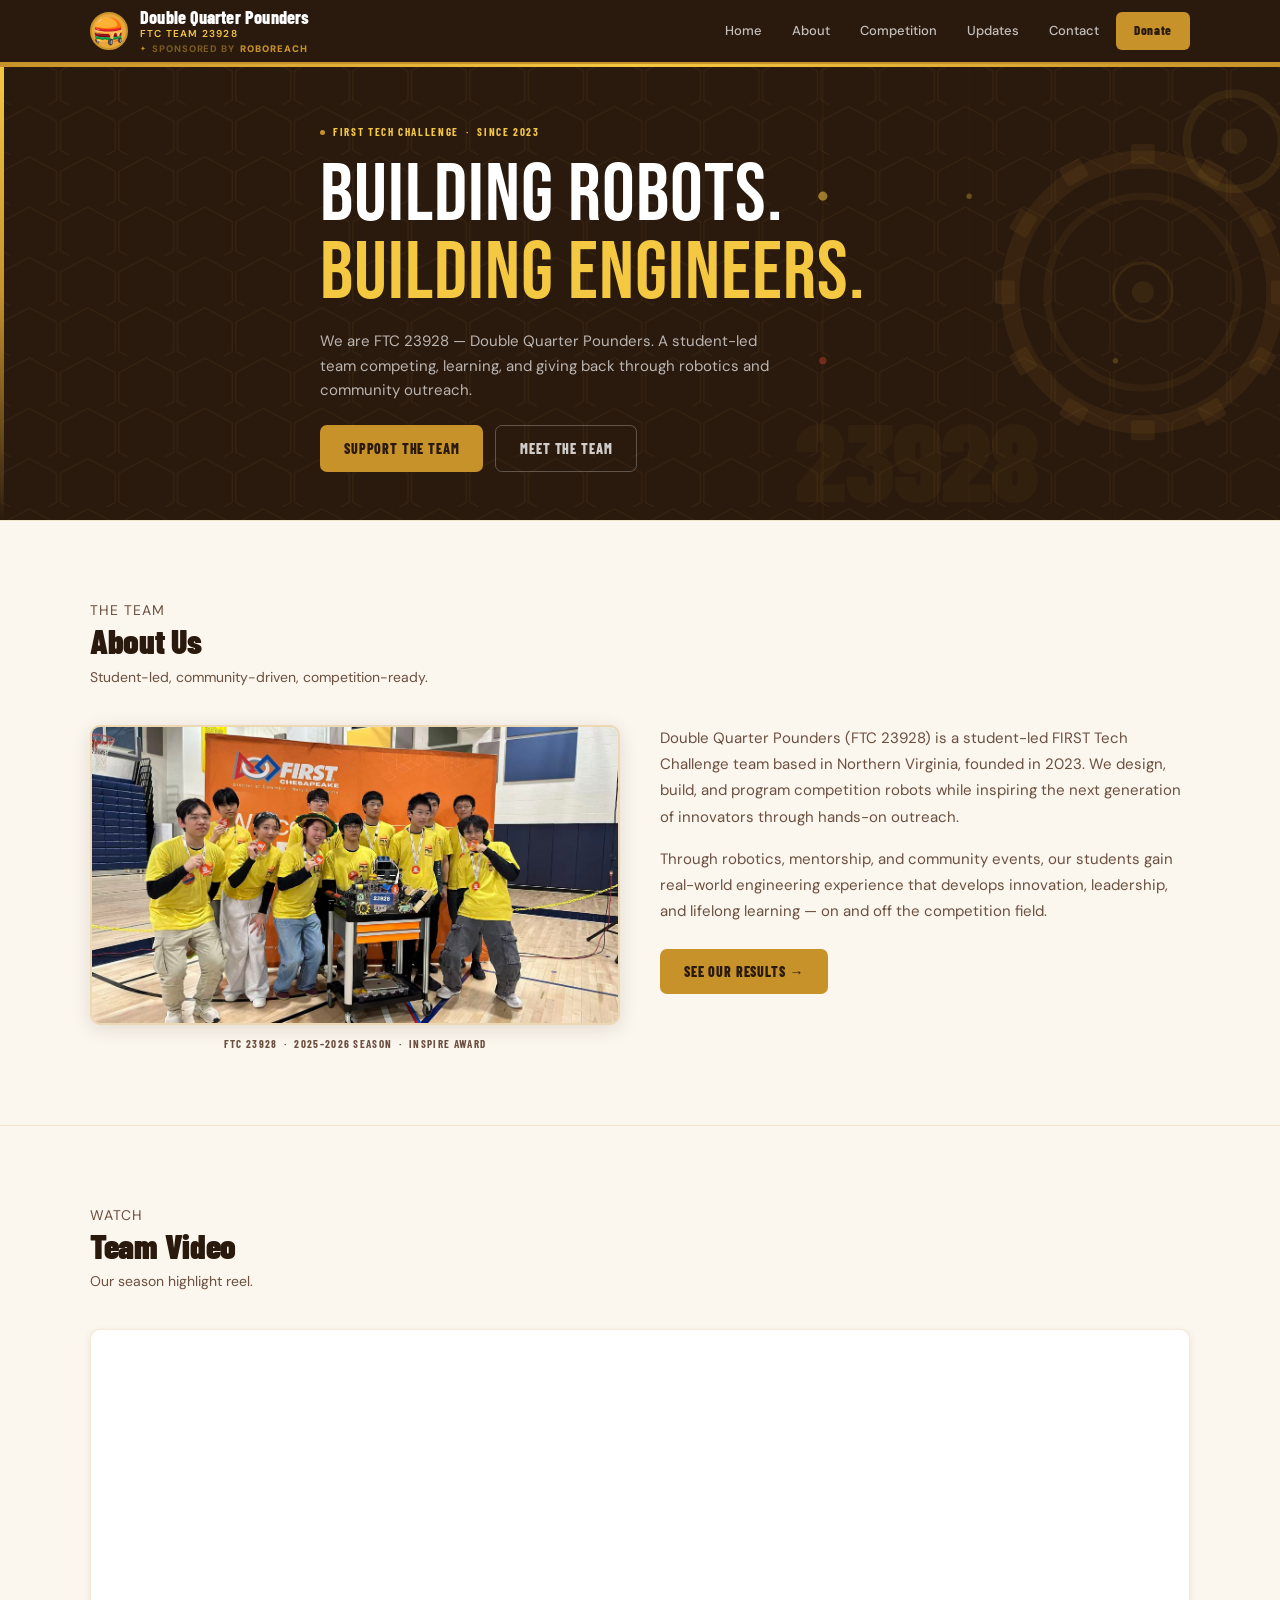
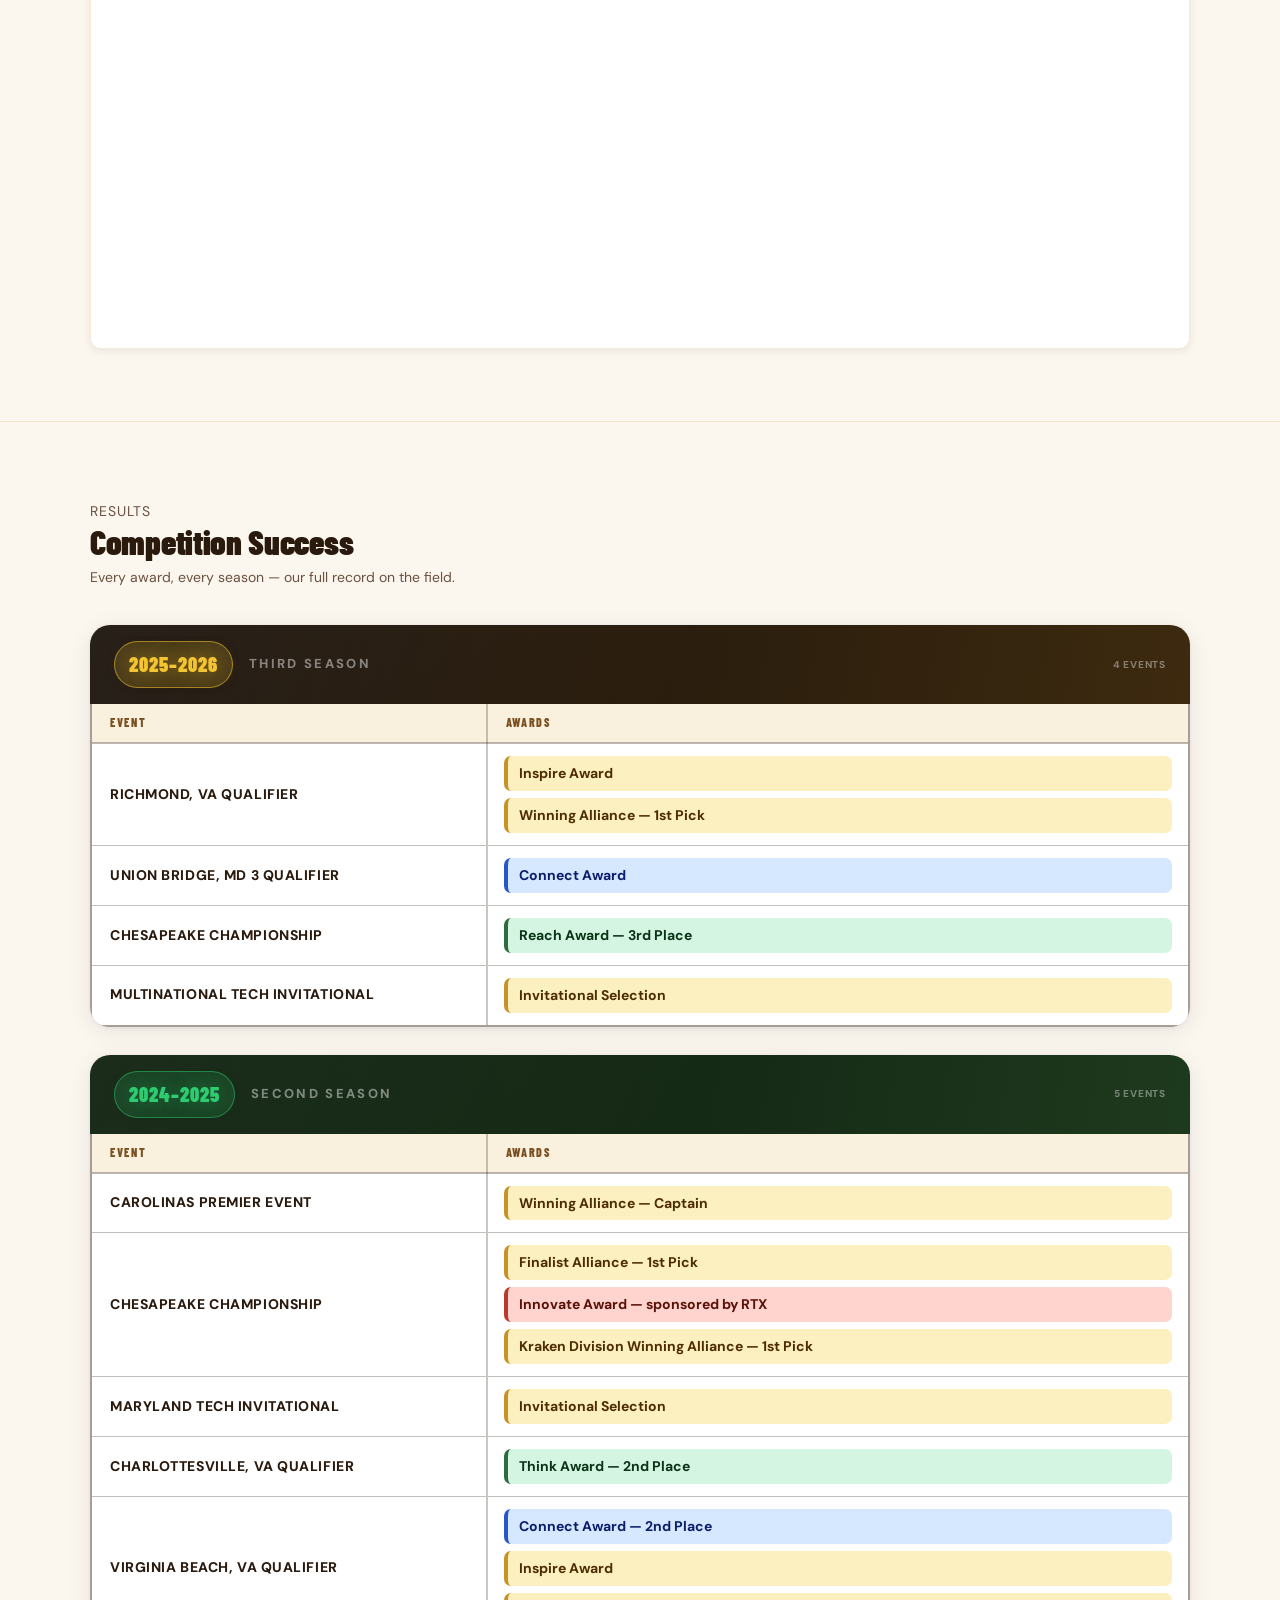
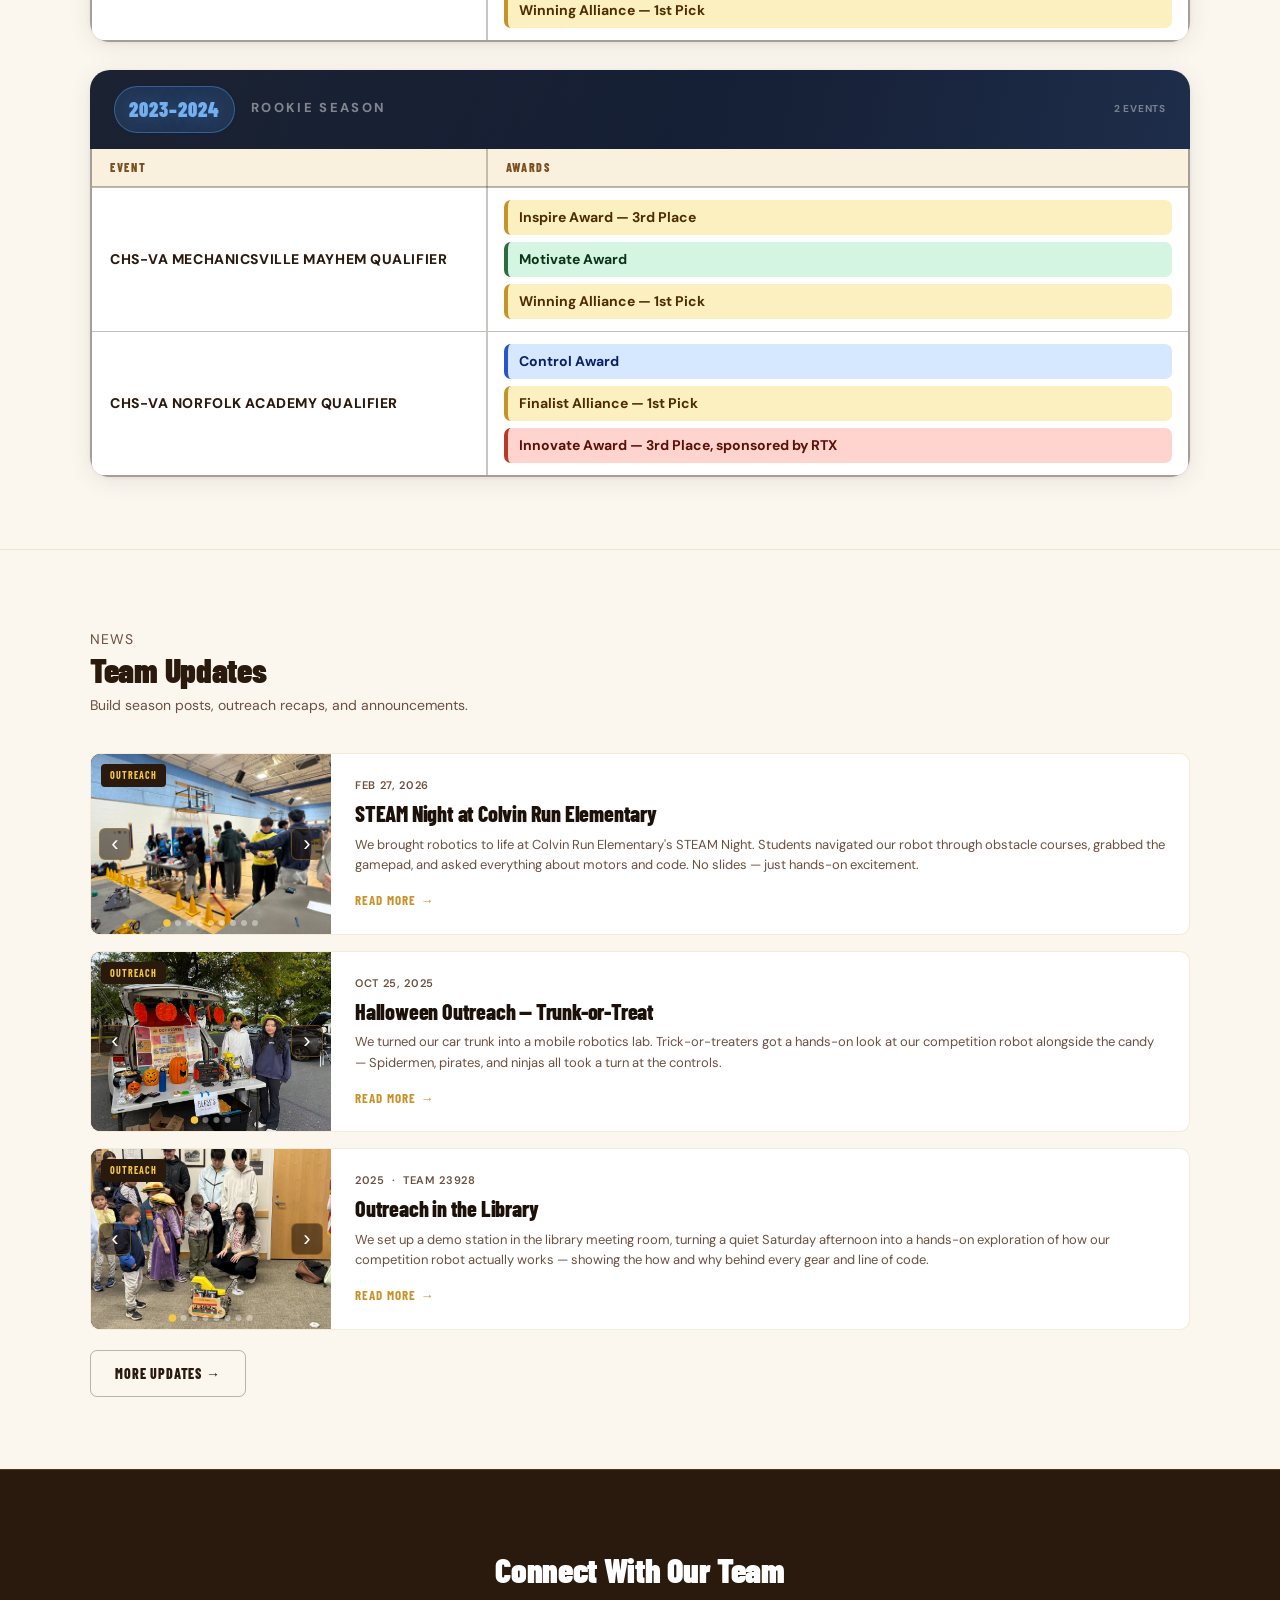
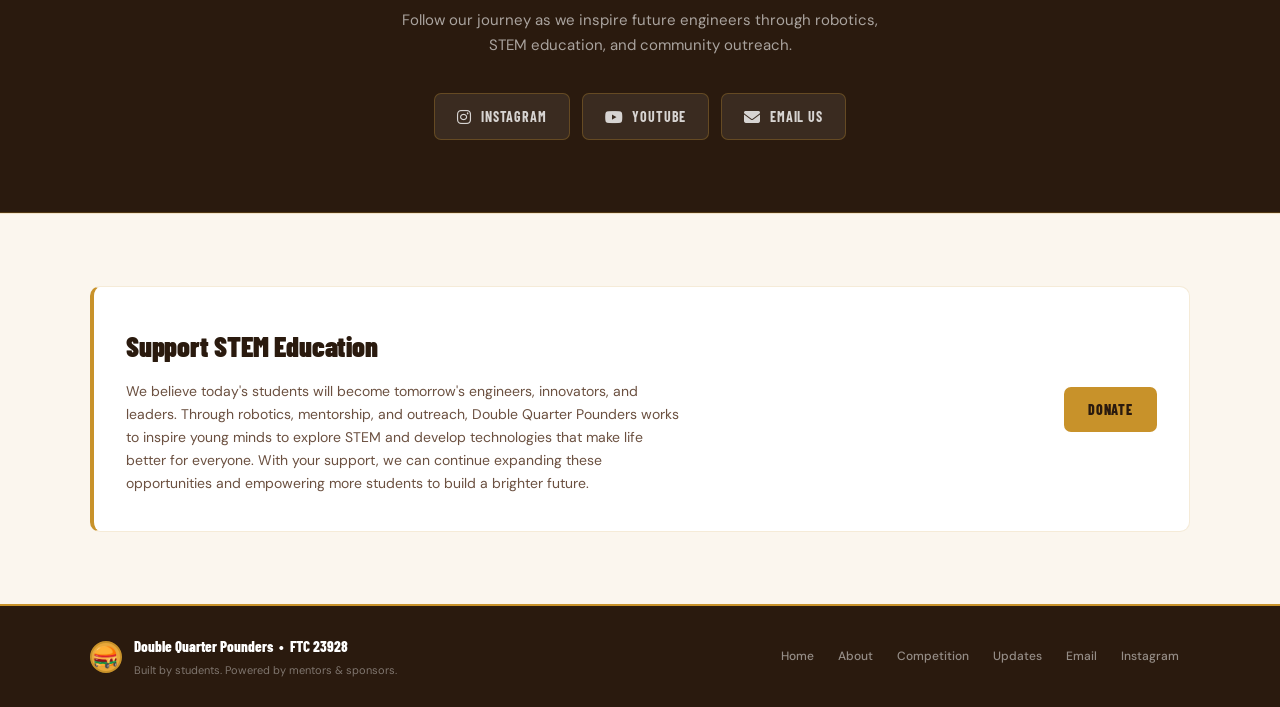
==== commit b528922c: "Update website design and content - Redesign competition award section as bordered table layout - Re" ====
--- a/index.html
+++ b/index.html
@@ -11,6 +11,258 @@
   <link href="https://fonts.googleapis.com/css2?family=Bebas+Neue&family=Barlow+Condensed:wght@600;700;800;900&family=DM+Sans:wght@400;500;600&display=swap" rel="stylesheet">
   <link rel="stylesheet" href="https://cdnjs.cloudflare.com/ajax/libs/font-awesome/6.5.0/css/all.min.css">
   <link rel="stylesheet" href="styles.css" />
+  <style>
+    /* ════════════════════════════════════════════
+       BRAND SPONSOR TAG
+    ════════════════════════════════════════════ */
+    .brand-sponsor {
+      display: inline-flex;
+      align-items: center;
+      gap: 5px;
+      margin-top: 4px;
+      font-size: 9.5px;
+      font-weight: 800;
+      letter-spacing: 0.10em;
+      text-transform: uppercase;
+      color: #7c5c1e;
+    }
+    .brand-sponsor::before {
+      content: "✦";
+      font-size: 7px;
+      color: #c8922a;
+    }
+    .brand-sponsor strong {
+      color: #c8922a;
+      font-weight: 900;
+    }
+
+    /* ════════════════════════════════════════════
+       AWARD TIMELINE — light theme, high energy
+    ════════════════════════════════════════════ */
+    .award-timeline {
+      display: flex;
+      flex-direction: column;
+      gap: 28px;
+    }
+
+    /* ── Season card ── */
+    .award-season {
+      border-radius: 20px;
+      overflow: hidden;
+      box-shadow: 0 4px 24px rgba(17,24,39,0.08), 0 1px 4px rgba(17,24,39,0.06);
+    }
+
+    /* ── Season header strip ── */
+    .season-header {
+      display: flex;
+      align-items: center;
+      gap: 16px;
+      padding: 16px 24px;
+      position: relative;
+      overflow: hidden;
+    }
+
+    /* Season colors — each year gets its own identity */
+    .award-season:nth-child(1) .season-header {
+      background: linear-gradient(100deg, #1a120b 0%, #2d1f0e 60%, #3d2a0f 100%);
+    }
+    .award-season:nth-child(2) .season-header {
+      background: linear-gradient(100deg, #0d1f0d 0%, #162b16 60%, #1e3a1e 100%);
+    }
+    .award-season:nth-child(3) .season-header {
+      background: linear-gradient(100deg, #0d1526 0%, #162036 60%, #1e2d4a 100%);
+    }
+
+    /* Subtle shine sweep */
+    .season-header::after {
+      content: "";
+      position: absolute;
+      inset: 0;
+      background: linear-gradient(115deg, rgba(255,255,255,0.06) 0%, transparent 55%);
+      pointer-events: none;
+    }
+
+    .season-year-pill {
+      display: inline-flex;
+      align-items: center;
+      padding: 6px 14px;
+      border-radius: 999px;
+      font-family: 'Barlow Condensed', sans-serif;
+      font-size: 20px;
+      font-weight: 900;
+      letter-spacing: 0.05em;
+      white-space: nowrap;
+      position: relative;
+      z-index: 1;
+    }
+
+    .award-season:nth-child(1) .season-year-pill {
+      background: rgba(244,196,48,0.18);
+      border: 1.5px solid rgba(244,196,48,0.55);
+      color: #f4c430;
+      text-shadow: 0 0 20px rgba(244,196,48,0.5);
+    }
+    .award-season:nth-child(2) .season-year-pill {
+      background: rgba(46,204,113,0.16);
+      border: 1.5px solid rgba(46,204,113,0.50);
+      color: #2ecc71;
+      text-shadow: 0 0 20px rgba(46,204,113,0.4);
+    }
+    .award-season:nth-child(3) .season-year-pill {
+      background: rgba(74,144,226,0.18);
+      border: 1.5px solid rgba(74,144,226,0.50);
+      color: #74b0f0;
+      text-shadow: 0 0 20px rgba(74,144,226,0.4);
+    }
+
+    .season-header-text {
+      position: relative;
+      z-index: 1;
+    }
+    .season-label {
+      font-size: 13px;
+      font-weight: 800;
+      letter-spacing: 0.18em;
+      text-transform: uppercase;
+      color: rgba(255,255,255,0.45);
+      margin-bottom: 2px;
+    }
+    .season-name {
+      font-size: 13px;
+      font-weight: 700;
+      color: rgba(255,255,255,0.82);
+      letter-spacing: 0.01em;
+    }
+
+    /* Award count badge */
+    .season-count {
+      margin-left: auto;
+      position: relative;
+      z-index: 1;
+      font-size: 10px;
+      font-weight: 800;
+      letter-spacing: 0.08em;
+      text-transform: uppercase;
+      color: rgba(255,255,255,0.40);
+    }
+
+    /* ── Awards table ── */
+    .awards-table-wrap {
+      border-radius: 0 0 14px 14px;
+      overflow: hidden;
+      border: 2px solid rgba(42,26,14,0.40);
+      border-top: none;
+    }
+
+    .awards-table {
+      width: 100%;
+      border-collapse: collapse;
+      background: #fff;
+    }
+
+    .awards-table thead th {
+      padding: 9px 18px;
+      font-family: 'Barlow Condensed', sans-serif;
+      font-size: 12px;
+      font-weight: 800;
+      letter-spacing: 0.14em;
+      text-transform: uppercase;
+      color: #7a5020;
+      text-align: left;
+      background: #faf0de;
+      border-bottom: 2px solid rgba(42,26,14,0.30);
+    }
+
+    .awards-table thead th:first-child {
+      width: 36%;
+      border-right: 2px solid rgba(42,26,14,0.25);
+    }
+
+    .awards-table tbody tr {
+      border-bottom: 1px solid rgba(42,26,14,0.28);
+      transition: background 0.15s;
+    }
+
+    .awards-table tbody tr:last-child { border-bottom: none; }
+    .awards-table tbody tr:hover { background: #fef8ef; }
+
+    .event-cell {
+      width: 36%;
+      padding: 14px 18px;
+      font-size: 14px;
+      font-weight: 800;
+      letter-spacing: 0.04em;
+      text-transform: uppercase;
+      color: #2a1a0e;
+      vertical-align: middle;
+      border-right: 2px solid rgba(42,26,14,0.25);
+      line-height: 1.4;
+    }
+
+    .award-cell {
+      padding: 12px 16px;
+      vertical-align: top;
+    }
+
+    /* ── Award pills ── */
+    .award-list {
+      list-style: none;
+      margin: 0;
+      padding: 0;
+      display: flex;
+      flex-direction: column;
+      gap: 7px;
+    }
+
+    .award-item {
+      font-size: 14px;
+      font-weight: 700;
+      line-height: 1.35;
+      padding: 8px 12px 8px 11px;
+      border-radius: 7px;
+      border-left: 4px solid transparent;
+    }
+
+    /* GOLD — inspire / alliance wins / invitational */
+    .award-item.gold {
+      background: #fdf0c0;
+      border-left-color: #c8922a;
+      color: #4d2d00;
+    }
+
+    /* GREEN — think / reach / motivate */
+    .award-item.green {
+      background: #d4f5e2;
+      border-left-color: #2e6b3e;
+      color: #0a3318;
+    }
+
+    /* BLUE — connect / control */
+    .award-item.blue {
+      background: #d6e8ff;
+      border-left-color: #2855c8;
+      color: #0b1e6b;
+    }
+
+    /* RED — innovate / RTX */
+    .award-item.red {
+      background: #ffd4cf;
+      border-left-color: #b83b2a;
+      color: #5a1108;
+    }
+
+    /* ── Responsive ── */
+    @media (max-width: 640px) {
+      .season-header { padding: 14px 18px; gap: 12px; }
+      .season-year-pill { font-size: 17px; padding: 5px 11px; }
+      .season-count { display: none; }
+      .awards-table thead { display: none; }
+      .awards-table tbody tr { display: block; border-bottom: 1px solid rgba(200,146,42,0.18); }
+      .event-cell, .award-cell { display: block; width: 100%; border-right: none; }
+      .event-cell { border-bottom: 1px solid rgba(42,26,14,0.28); padding: 12px 16px 10px; }
+      .award-cell { padding: 10px 16px 14px; }
+    }
+  </style>
 </head>
 
 <body>
@@ -28,6 +280,7 @@
         <div class="brand-text">
           <div class="brand-title">Double Quarter Pounders</div>
           <div class="brand-sub">FTC Team 23928</div>
+          <div class="brand-sponsor">Sponsored by <strong>ROBOREACH</strong></div>
         </div>
       </a>
 
@@ -37,7 +290,7 @@
         <a href="#success">Competition</a>
         <a href="#updates">Updates</a>
         <a href="#contact">Contact</a>
-        <a href="#donate" class="donate-btn">Donate</a>
+        <a href="assets/zelle.jpg" target="_blank" rel="noopener" class="donate-btn">Donate</a>
       </nav>
 
       <button class="menu-btn" id="menuBtn" aria-label="Open navigation menu" aria-expanded="false">
@@ -74,7 +327,7 @@
         <a href="#success"   onclick="closeMenu()">Competition</a>
         <a href="#updates"   onclick="closeMenu()">Team Updates</a>
         <a href="#contact"   onclick="closeMenu()">Contact</a>
-        <a href="#donate"    onclick="closeMenu()" class="nav-cta">Donate</a>
+        <a href="assets/zelle.jpg" target="_blank" rel="noopener" onclick="closeMenu()" class="nav-cta">Donate</a>
       </nav>
 
       <div class="overlay-bottom">
@@ -129,7 +382,7 @@
           <circle cx="900"  cy="155" r="5" fill="rgba(245,200,66,0.55)"/>
           <circle cx="1060" cy="155" r="3" fill="rgba(245,200,66,0.30)"/>
           <circle cx="900"  cy="335" r="4" fill="rgba(184,59,42,0.50)"/>
-          <circle cx="1060" cy="335" r="3" fill="rgba(200,146,42,0.30)"/>
+          <circle cx="1060" cy="335" r="3" fill="rgba(42,26,14,0.25)"/>
           <circle cx="1220" cy="335" r="3" fill="rgba(245,200,66,0.20)"/>
           <!-- Large gear, far right -->
           <circle cx="1250" cy="260" r="145" fill="none" stroke="rgba(200,146,42,0.08)" stroke-width="20"/>
@@ -238,32 +491,171 @@
         <div class="section-head">
           <p class="section-label">Results</p>
           <h2>Competition Success</h2>
-          <p>Recent awards and performance highlights.</p>
-        </div>
-        <div class="cards">
-
-          <article class="card">
-            <div class="award-year">2025 &nbsp;&middot;&nbsp; Richmond, VA Qualifier</div>
-            <div class="award-name">Inspire Award</div>
-            <h3>Richmond, VA Qualifier</h3>
-            <p>Recognized for well-rounded excellence across outreach, engineering mindset, and team culture.</p>
-          </article>
-
-          <article class="card red-top">
-            <div class="award-year">2024 &nbsp;&middot;&nbsp; Carolina Premier</div>
-            <div class="award-name">Winning Alliance Captain</div>
-            <h3>Carolina Premier Event</h3>
-            <p>Alliance Captain — strong strategy, execution, and consistent match performance throughout the event.</p>
-          </article>
-
-          <article class="card green-top">
-            <div class="award-year">2024 &nbsp;&middot;&nbsp; Charlottesville, VA</div>
-            <div class="award-name">Think Award &mdash; 2nd Place</div>
-            <h3>Charlottesville, VA Qualifier</h3>
-            <p>Recognized for our engineering process, detailed documentation, and iterative problem-solving approach.</p>
-          </article>
-
-        </div>
+          <p>Every award, every season — our full record on the field.</p>
+        </div>
+
+        <div class="award-timeline">
+
+          <!-- 2025-2026 -->
+          <div class="award-season">
+            <div class="season-header">
+              <span class="season-year-pill">2025–2026</span>
+              <div class="season-header-text">
+                <div class="season-label">Third Season</div>
+              </div>
+              <span class="season-count">4 events</span>
+            </div>
+            <div class="awards-table-wrap">
+              <table class="awards-table">
+                <thead>
+                  <tr><th>Event</th><th>Awards</th></tr>
+                </thead>
+                <tbody>
+                  <tr>
+                    <td class="event-cell">Richmond, VA Qualifier</td>
+                    <td class="award-cell">
+                      <ul class="award-list">
+                        <li class="award-item gold">Inspire Award</li>
+                        <li class="award-item gold">Winning Alliance — 1st Pick</li>
+                      </ul>
+                    </td>
+                  </tr>
+                  <tr>
+                    <td class="event-cell">Union Bridge, MD 3 Qualifier</td>
+                    <td class="award-cell">
+                      <ul class="award-list">
+                        <li class="award-item blue">Connect Award</li>
+                      </ul>
+                    </td>
+                  </tr>
+                  <tr>
+                    <td class="event-cell">Chesapeake Championship</td>
+                    <td class="award-cell">
+                      <ul class="award-list">
+                        <li class="award-item green">Reach Award — 3rd Place</li>
+                      </ul>
+                    </td>
+                  </tr>
+                  <tr>
+                    <td class="event-cell">Multinational Tech Invitational</td>
+                    <td class="award-cell">
+                      <ul class="award-list">
+                        <li class="award-item gold">Invitational Selection</li>
+                      </ul>
+                    </td>
+                  </tr>
+                </tbody>
+              </table>
+            </div>
+          </div>
+
+          <!-- 2024-2025 -->
+          <div class="award-season">
+            <div class="season-header">
+              <span class="season-year-pill">2024–2025</span>
+              <div class="season-header-text">
+                <div class="season-label">Second Season</div>
+              </div>
+              <span class="season-count">5 events</span>
+            </div>
+            <div class="awards-table-wrap">
+              <table class="awards-table">
+                <thead>
+                  <tr><th>Event</th><th>Awards</th></tr>
+                </thead>
+                <tbody>
+                  <tr>
+                    <td class="event-cell">Carolinas Premier Event</td>
+                    <td class="award-cell">
+                      <ul class="award-list">
+                        <li class="award-item gold">Winning Alliance — Captain</li>
+                      </ul>
+                    </td>
+                  </tr>
+                  <tr>
+                    <td class="event-cell">Chesapeake Championship</td>
+                    <td class="award-cell">
+                      <ul class="award-list">
+                        <li class="award-item gold">Finalist Alliance — 1st Pick</li>
+                        <li class="award-item red">Innovate Award — sponsored by RTX</li>
+                        <li class="award-item gold">Kraken Division Winning Alliance — 1st Pick</li>
+                      </ul>
+                    </td>
+                  </tr>
+                  <tr>
+                    <td class="event-cell">Maryland Tech Invitational</td>
+                    <td class="award-cell">
+                      <ul class="award-list">
+                        <li class="award-item gold">Invitational Selection</li>
+                      </ul>
+                    </td>
+                  </tr>
+                  <tr>
+                    <td class="event-cell">Charlottesville, VA Qualifier</td>
+                    <td class="award-cell">
+                      <ul class="award-list">
+                        <li class="award-item green">Think Award — 2nd Place</li>
+                      </ul>
+                    </td>
+                  </tr>
+                  <tr>
+                    <td class="event-cell">Virginia Beach, VA Qualifier</td>
+                    <td class="award-cell">
+                      <ul class="award-list">
+                        <li class="award-item blue">Connect Award — 2nd Place</li>
+                        <li class="award-item gold">Inspire Award</li>
+                        <li class="award-item gold">Winning Alliance — 1st Pick</li>
+                      </ul>
+                    </td>
+                  </tr>
+                </tbody>
+              </table>
+            </div>
+          </div>
+
+          <!-- 2023-2024 -->
+          <div class="award-season">
+            <div class="season-header">
+              <span class="season-year-pill">2023–2024</span>
+              <div class="season-header-text">
+                <div class="season-label">Rookie Season</div>
+              </div>
+              <span class="season-count">2 events</span>
+            </div>
+            <div class="awards-table-wrap">
+              <table class="awards-table">
+                <thead>
+                  <tr><th>Event</th><th>Awards</th></tr>
+                </thead>
+                <tbody>
+                  <tr>
+                    <td class="event-cell">CHS-VA Mechanicsville Mayhem Qualifier</td>
+                    <td class="award-cell">
+                      <ul class="award-list">
+                        <li class="award-item gold">Inspire Award — 3rd Place</li>
+                        <li class="award-item green">Motivate Award</li>
+                        <li class="award-item gold">Winning Alliance — 1st Pick</li>
+                      </ul>
+                    </td>
+                  </tr>
+                  <tr>
+                    <td class="event-cell">CHS-VA Norfolk Academy Qualifier</td>
+                    <td class="award-cell">
+                      <ul class="award-list">
+                        <li class="award-item blue">Control Award</li>
+                        <li class="award-item gold">Finalist Alliance — 1st Pick</li>
+                        <li class="award-item red">Innovate Award — 3rd Place, sponsored by RTX</li>
+                      </ul>
+                    </td>
+                  </tr>
+                </tbody>
+              </table>
+            </div>
+          </div>
+
+        </div><!-- /award-timeline -->
+
+
       </div>
     </section>
 
@@ -415,7 +807,7 @@
             </p>
           </div>
           <div class="donate-actions">
-            <a class="btn primary" href="#">Donate</a>
+            <a class="btn primary" href="assets/zelle.jpg" target="_blank" rel="noopener">Donate</a>
           </div>
         </div>
       </div>
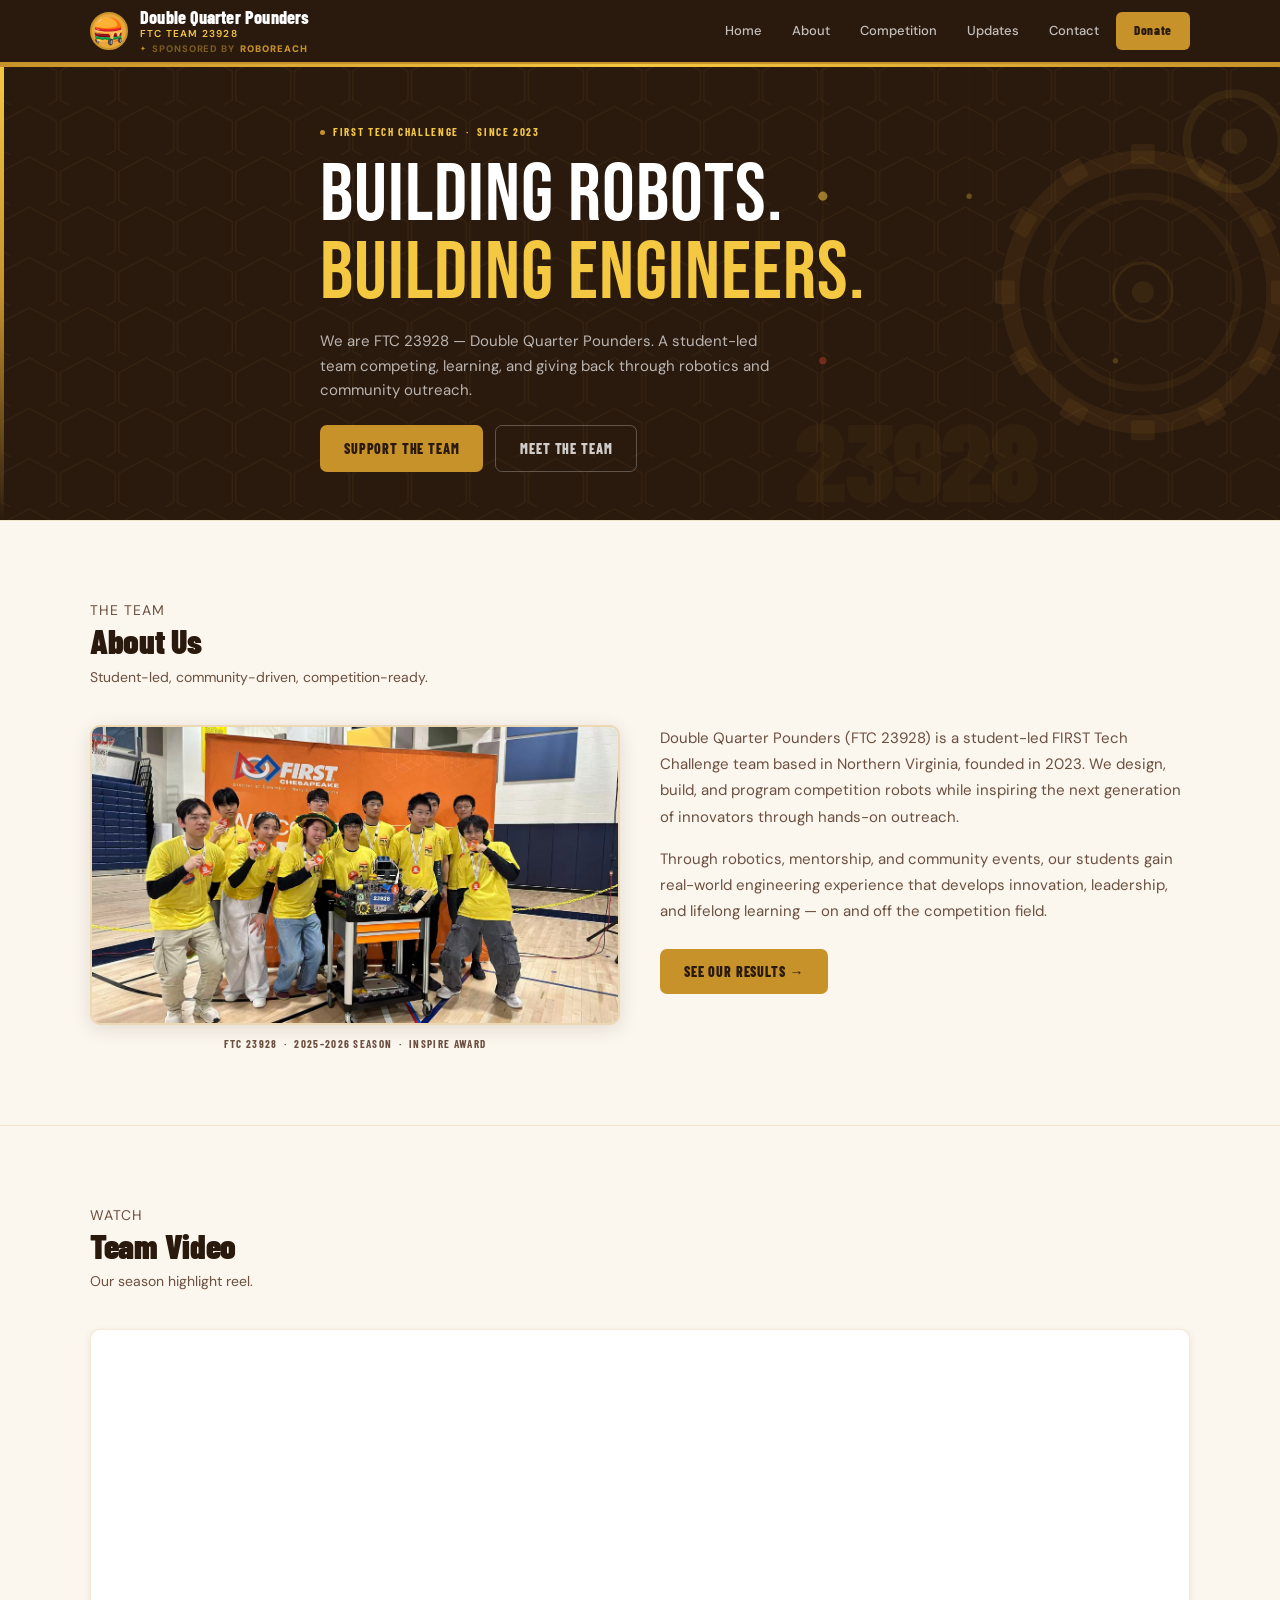
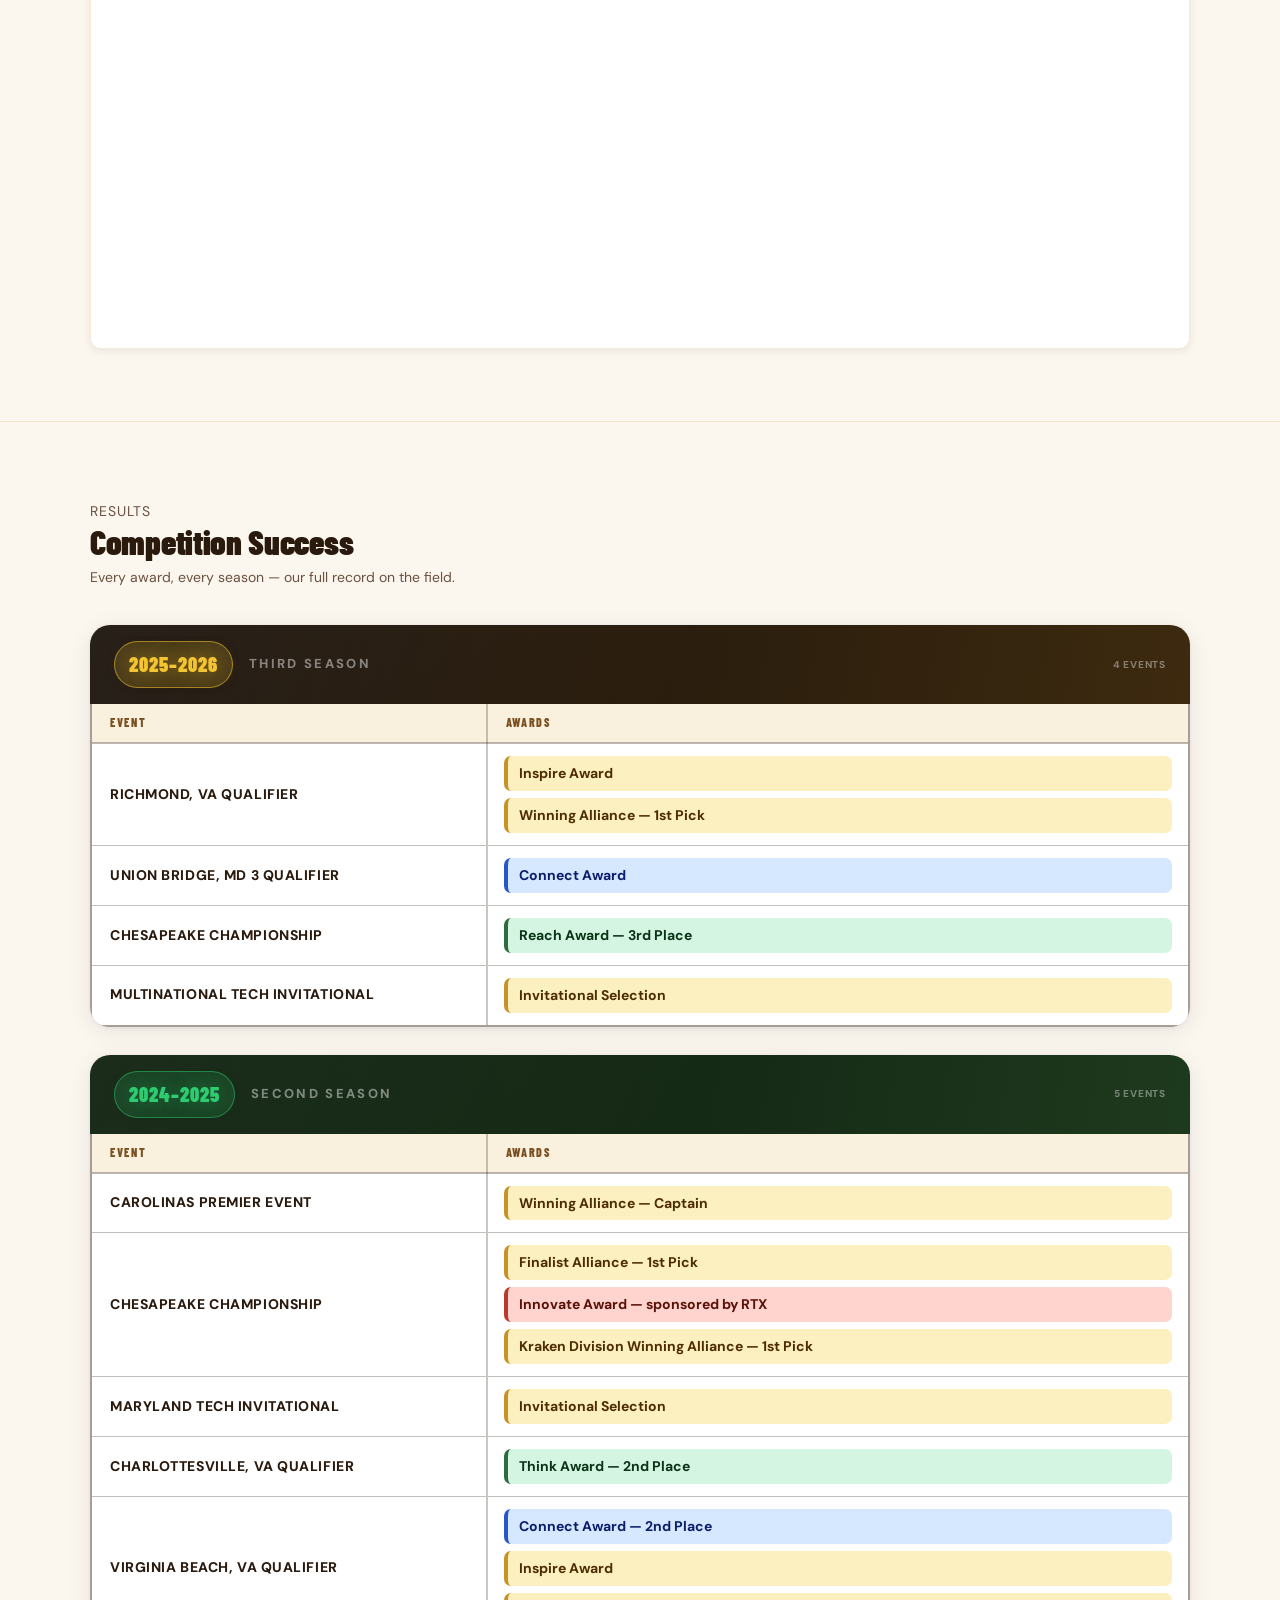
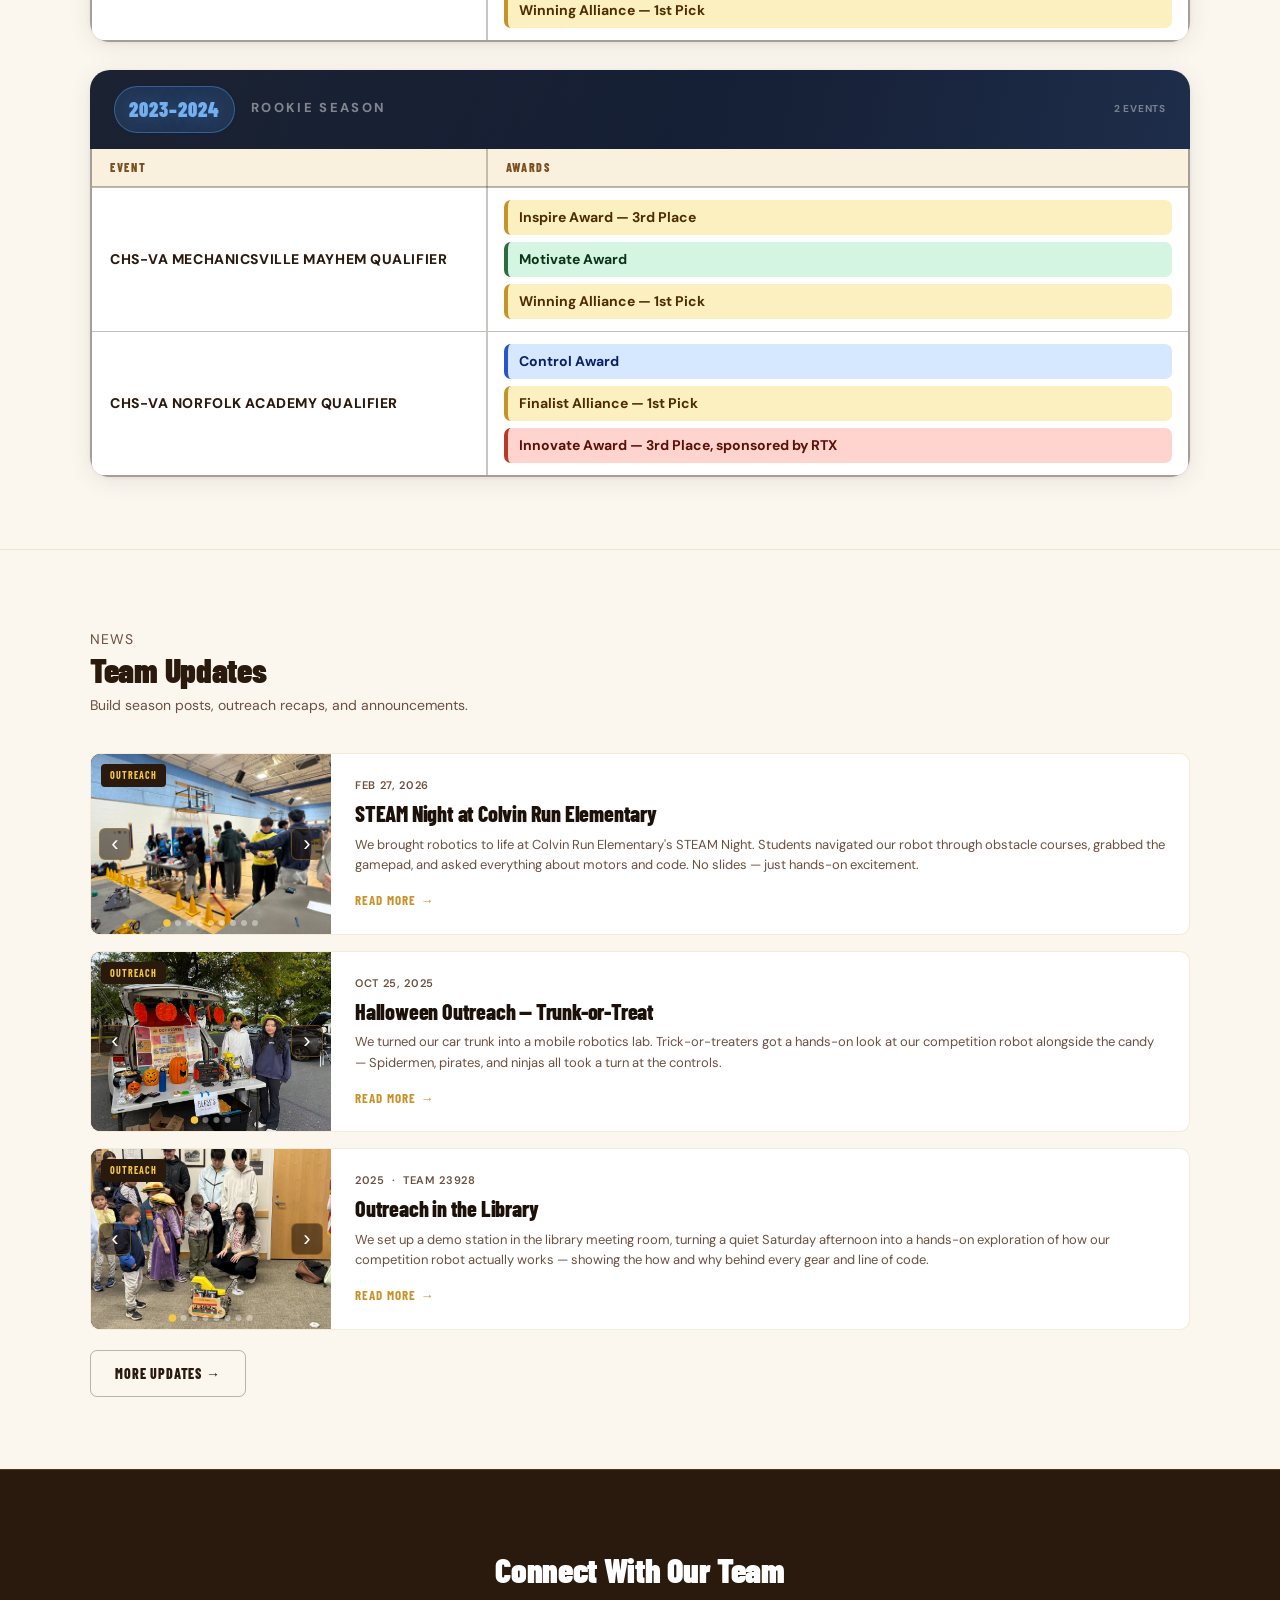
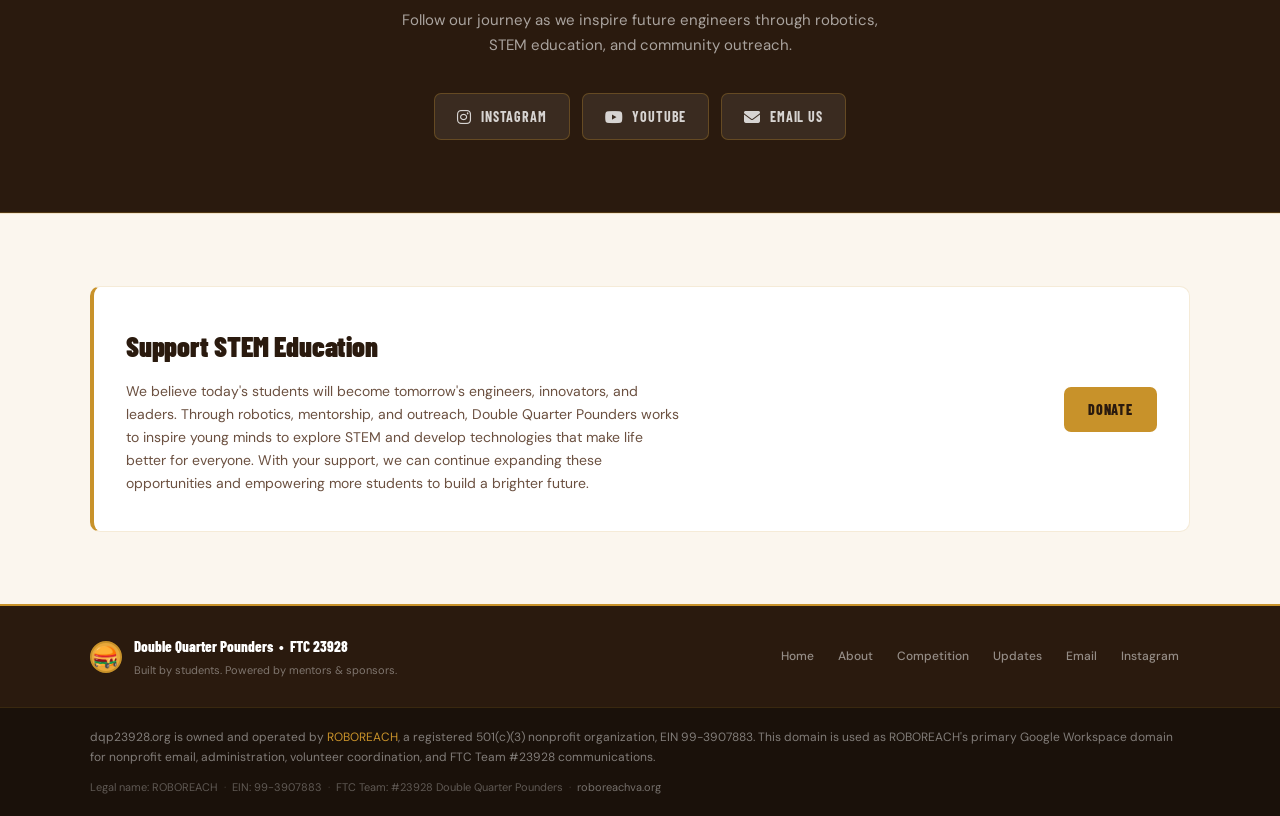
==== commit b8d68b73: "Add ROBOREACH legal notice bar to footer Co-Authored-By: Claude Sonnet 4.6 <noreply@anthropic.com>" ====
--- a/index.html
+++ b/index.html
@@ -290,7 +290,7 @@
         <a href="#success">Competition</a>
         <a href="#updates">Updates</a>
         <a href="#contact">Contact</a>
-        <a href="assets/zelle.jpg" target="_blank" rel="noopener" class="donate-btn">Donate</a>
+        <a href="assets/zelle.JPG" target="_blank" rel="noopener" class="donate-btn">Donate</a>
       </nav>
 
       <button class="menu-btn" id="menuBtn" aria-label="Open navigation menu" aria-expanded="false">
@@ -327,7 +327,7 @@
         <a href="#success"   onclick="closeMenu()">Competition</a>
         <a href="#updates"   onclick="closeMenu()">Team Updates</a>
         <a href="#contact"   onclick="closeMenu()">Contact</a>
-        <a href="assets/zelle.jpg" target="_blank" rel="noopener" onclick="closeMenu()" class="nav-cta">Donate</a>
+        <a href="assets/zelle.JPG" target="_blank" rel="noopener" onclick="closeMenu()" class="nav-cta">Donate</a>
       </nav>
 
       <div class="overlay-bottom">
@@ -807,7 +807,7 @@
             </p>
           </div>
           <div class="donate-actions">
-            <a class="btn primary" href="assets/zelle.jpg" target="_blank" rel="noopener">Donate</a>
+            <a class="btn primary" href="assets/zelle.JPG" target="_blank" rel="noopener">Donate</a>
           </div>
         </div>
       </div>
@@ -841,6 +841,26 @@
 
       </div>
     </footer>
+
+    <!-- LEGAL NOTICE -->
+    <div class="legal-bar">
+      <div class="container">
+        <p class="legal-main">
+          dqp23928.org is owned and operated by <a href="https://roboreachva.org/" target="_blank" rel="noopener">ROBOREACH</a>,
+          a registered 501(c)(3) nonprofit organization, EIN 99-3907883. This domain is used as ROBOREACH's primary
+          Google Workspace domain for nonprofit email, administration, volunteer coordination, and FTC Team #23928 communications.
+        </p>
+        <div class="legal-meta">
+          <span>Legal name: ROBOREACH</span>
+          <span class="legal-sep">&middot;</span>
+          <span>EIN: 99-3907883</span>
+          <span class="legal-sep">&middot;</span>
+          <span>FTC Team: #23928 Double Quarter Pounders</span>
+          <span class="legal-sep">&middot;</span>
+          <a href="https://roboreachva.org/" target="_blank" rel="noopener">roboreachva.org</a>
+        </div>
+      </div>
+    </div>
 
   </main>
 
--- a/styles.css
+++ b/styles.css
@@ -1086,3 +1086,59 @@
 .ss-dot:hover {
   background: rgba(255,255,255,0.75);
 }
+
+
+/* ════════════════════════════════════════
+   LEGAL NOTICE BAR
+════════════════════════════════════════ */
+.legal-bar {
+  background: #1a110a;
+  border-top: 1px solid rgba(200,146,42,0.18);
+  padding: 20px 0;
+}
+
+.legal-main {
+  font-size: 12px;
+  color: rgba(255,255,255,0.45);
+  line-height: 1.65;
+  margin: 0 0 10px 0;
+}
+
+.legal-main a {
+  color: var(--gold);
+  text-decoration: none;
+}
+
+.legal-main a:hover {
+  color: var(--gold-light);
+  text-decoration: underline;
+}
+
+.legal-meta {
+  display: flex;
+  flex-wrap: wrap;
+  gap: 6px;
+  align-items: center;
+  font-size: 11px;
+  color: rgba(255,255,255,0.30);
+}
+
+.legal-meta a {
+  color: rgba(255,255,255,0.40);
+  text-decoration: none;
+  transition: color 0.15s;
+}
+
+.legal-meta a:hover {
+  color: var(--gold);
+}
+
+.legal-sep {
+  color: rgba(255,255,255,0.18);
+}
+
+@media (max-width: 560px) {
+  .legal-meta { gap: 4px; }
+  .legal-sep { display: none; }
+  .legal-meta span, .legal-meta a { display: block; }
+}
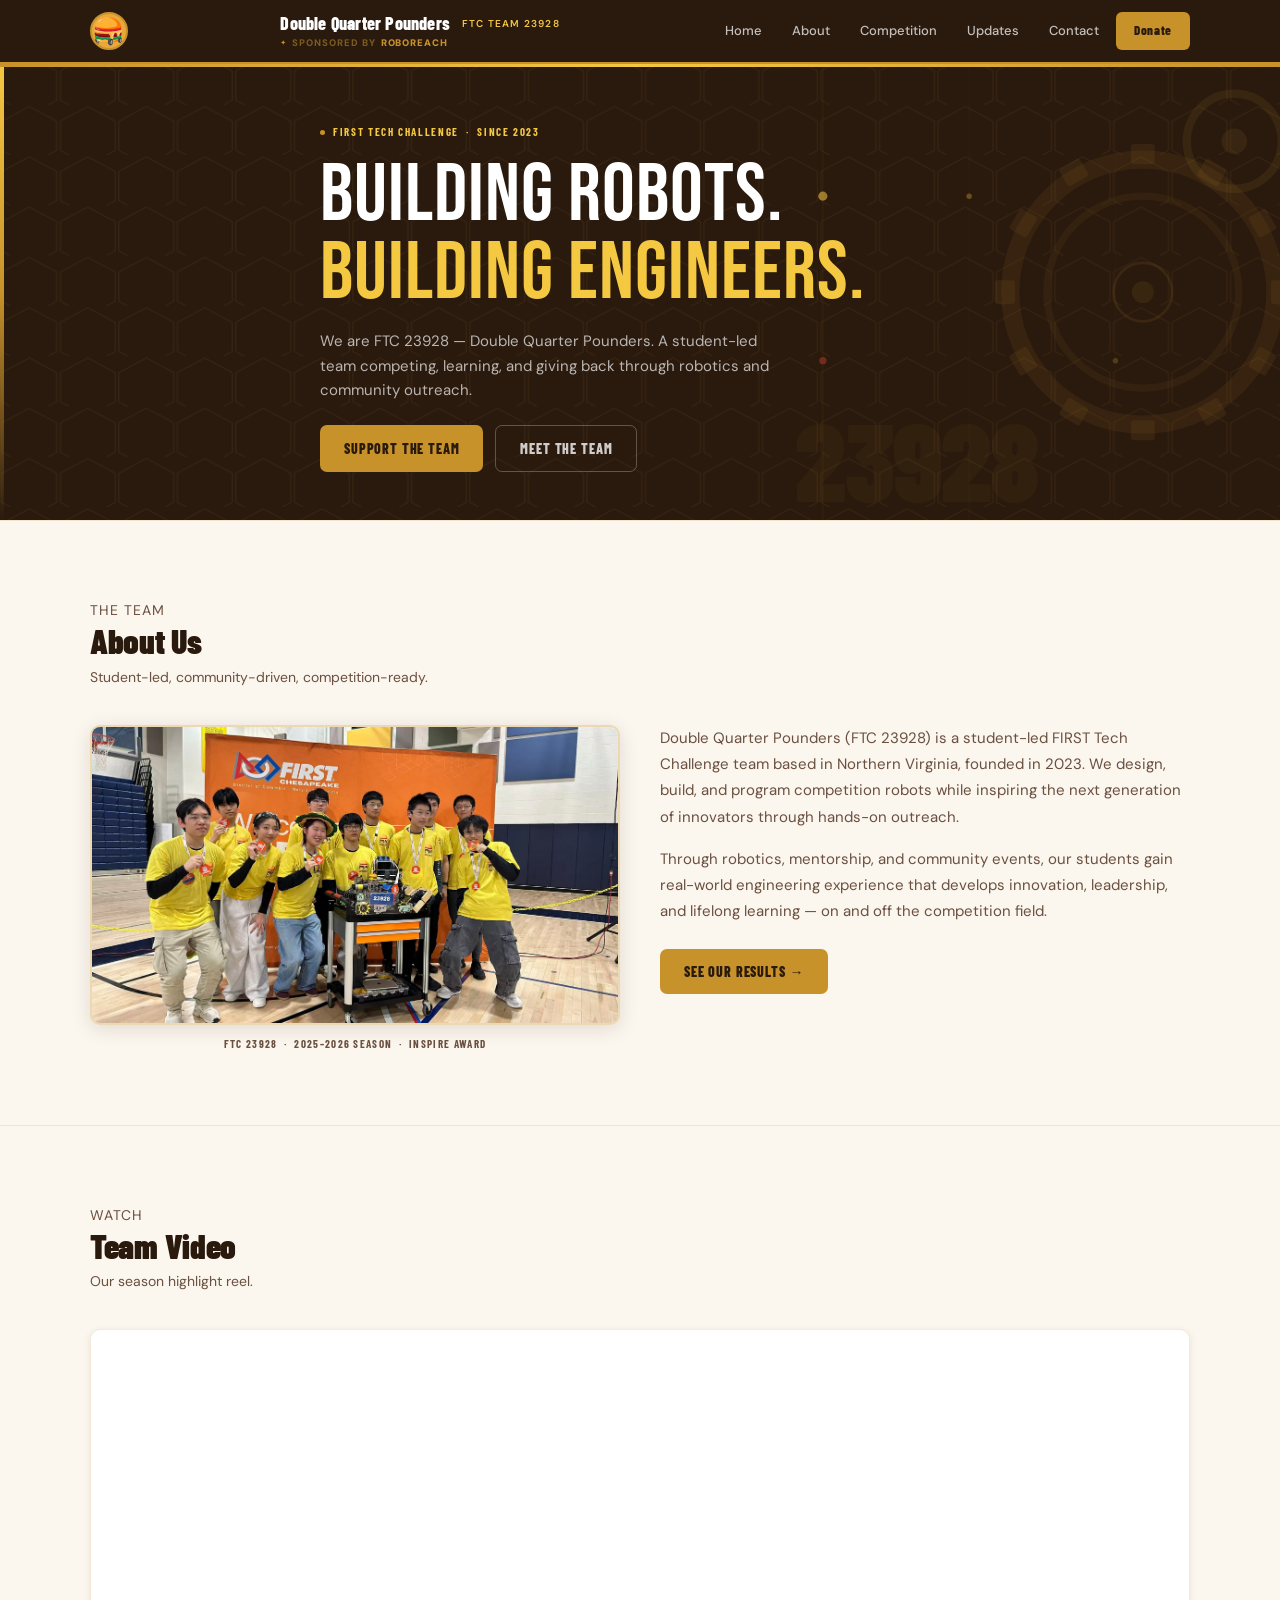
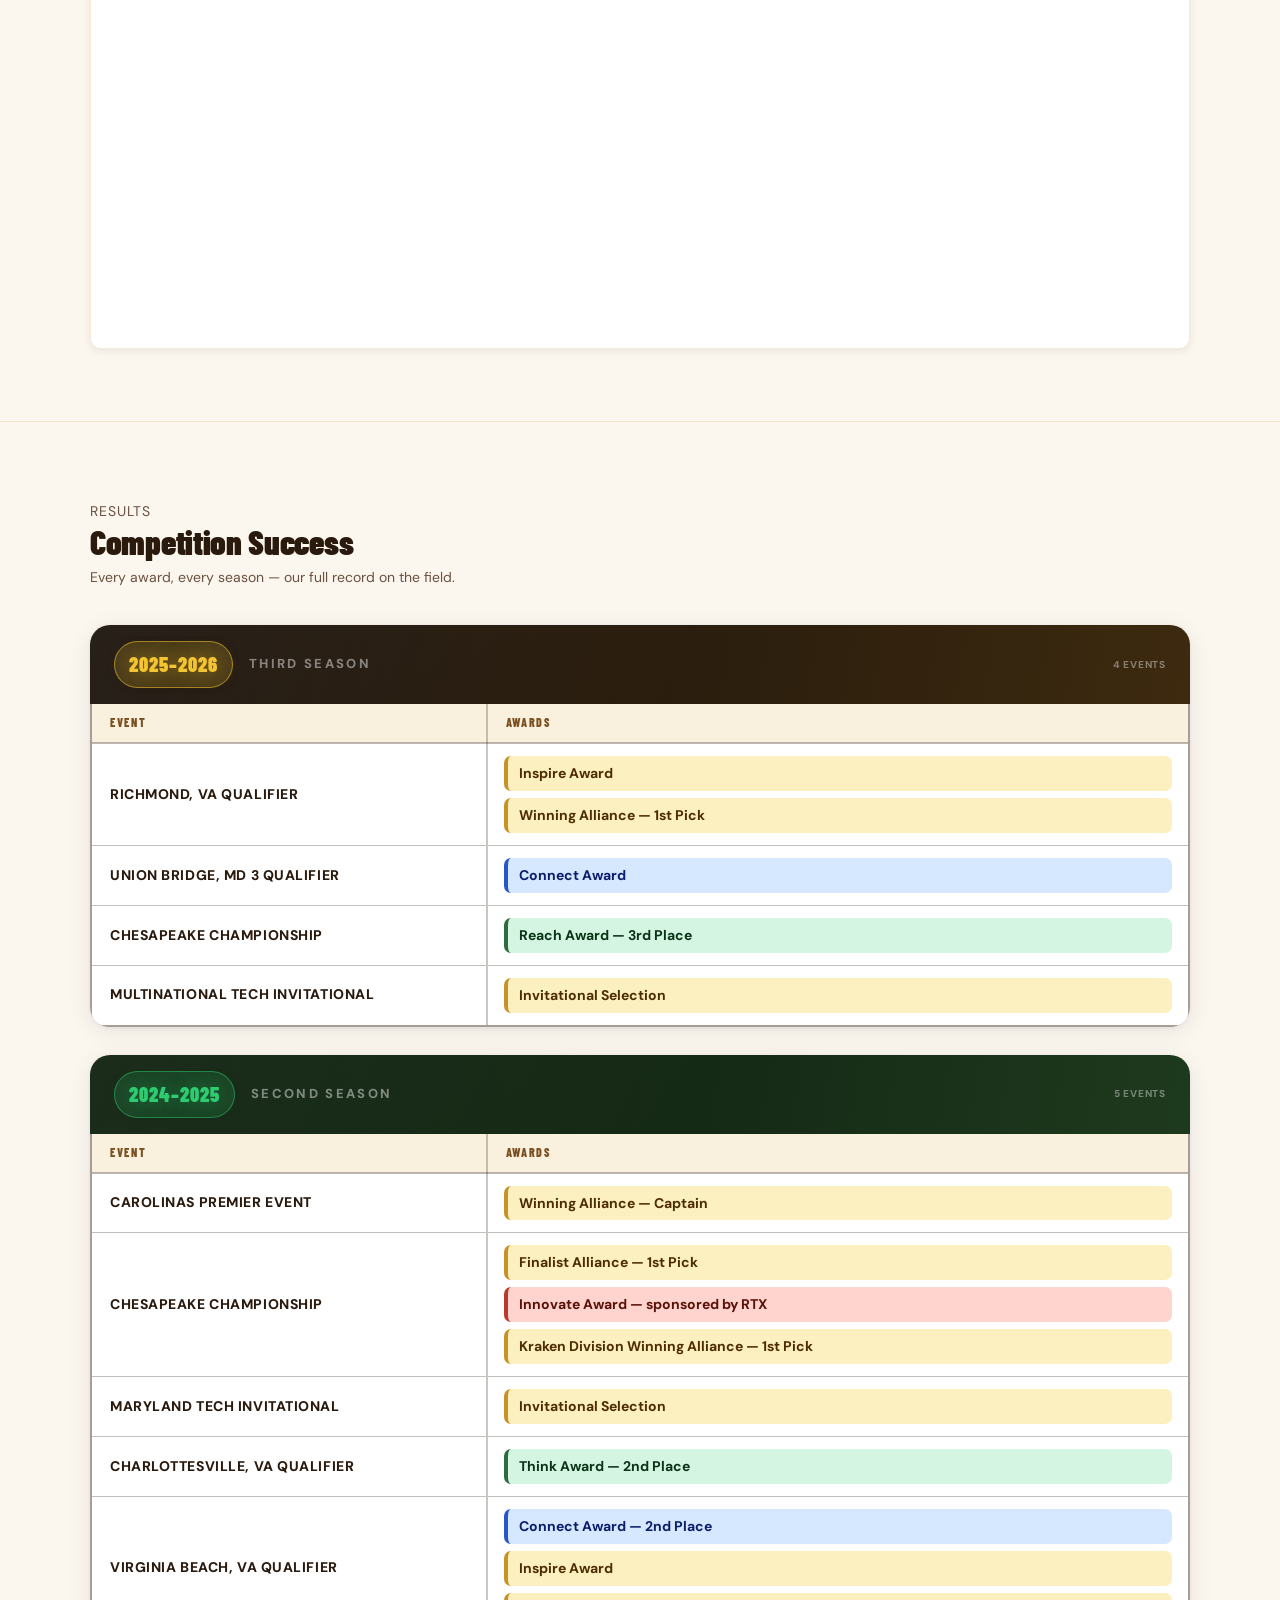
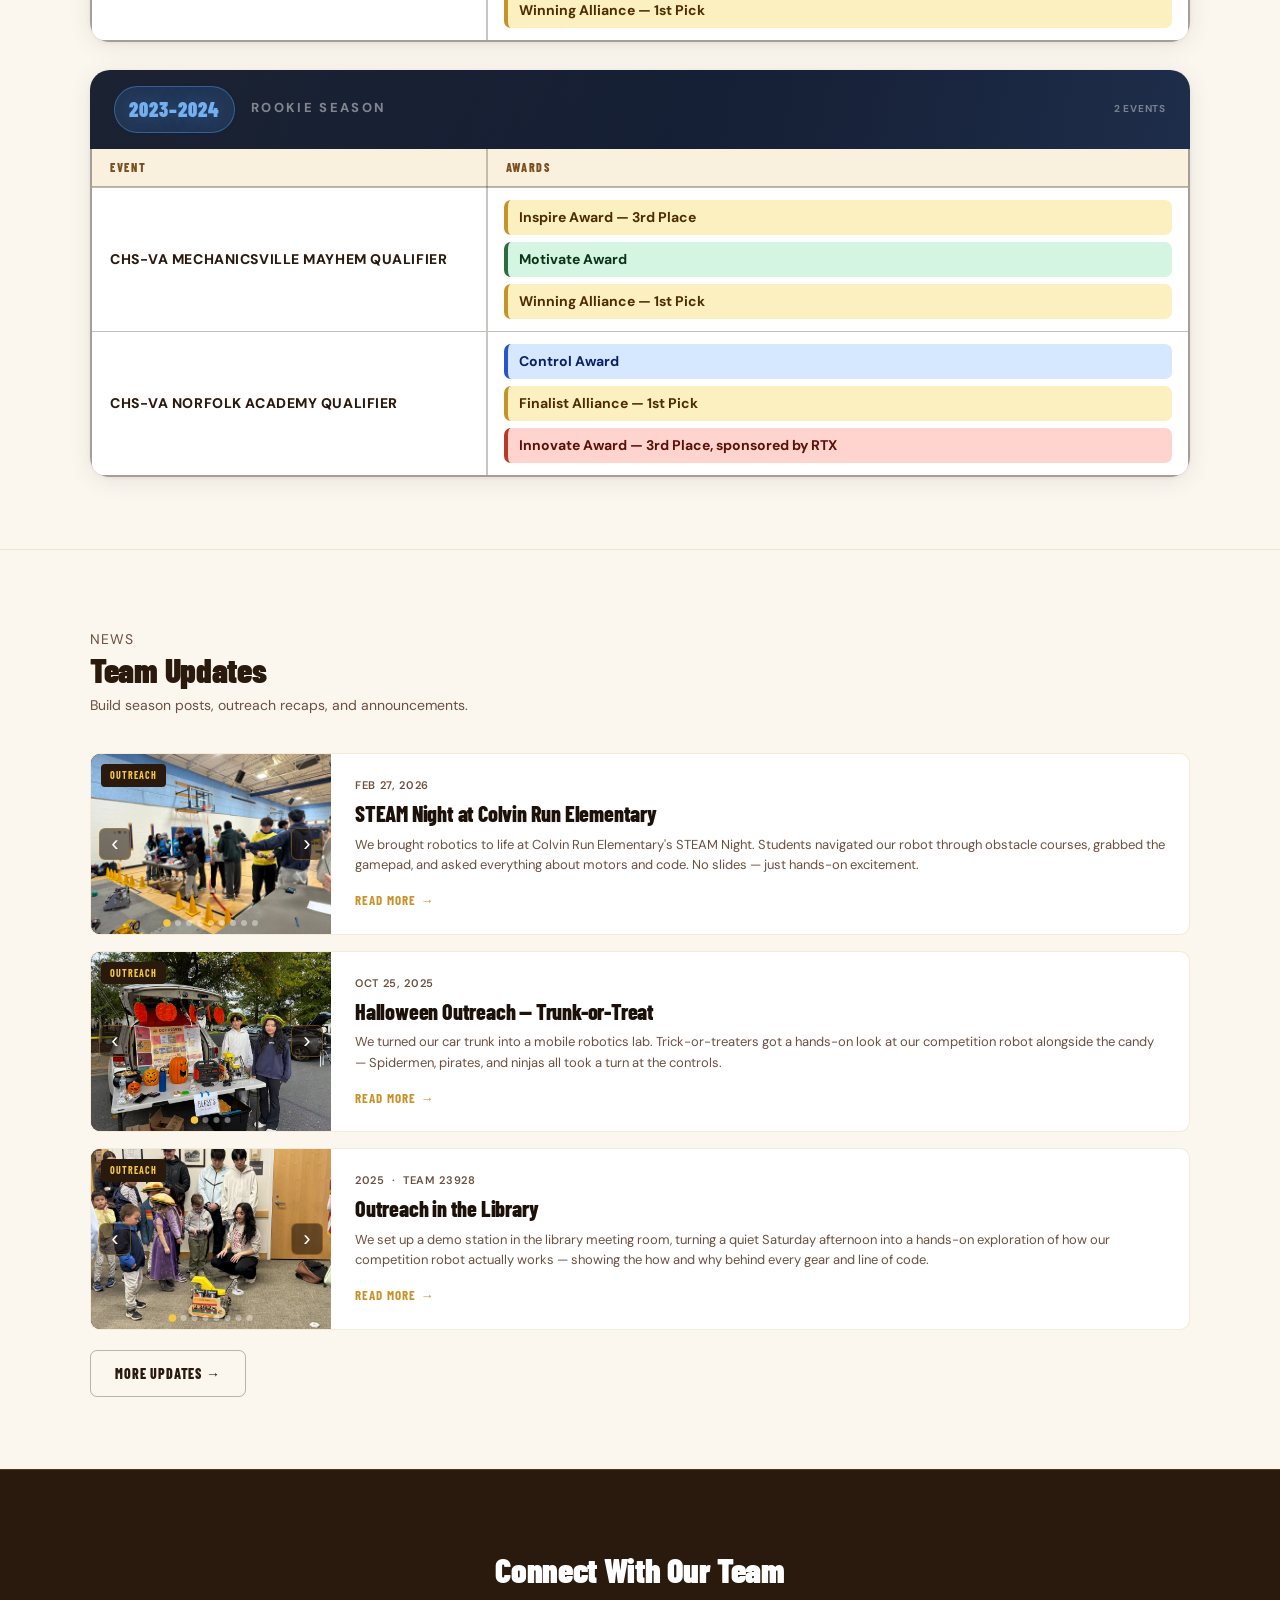
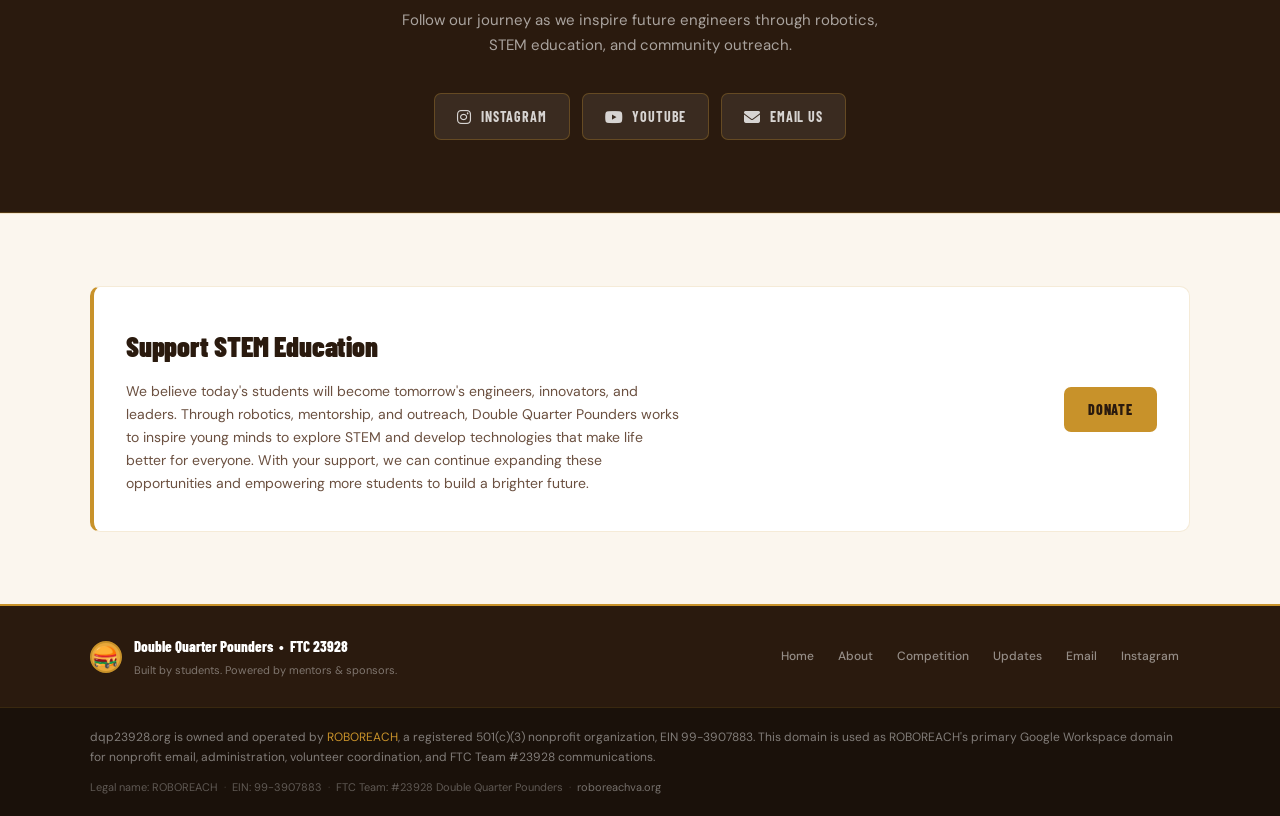
==== commit 7a82d7c3: "Add anchor link from ROBOREACH sponsor tag to legal notice bar Co-Authored-By: Claude Sonnet 4.6 <no" ====
--- a/index.html
+++ b/index.html
@@ -35,6 +35,12 @@
       color: #c8922a;
       font-weight: 900;
     }
+    .brand-sponsor a {
+      text-decoration: none;
+    }
+    .brand-sponsor a:hover strong {
+      color: #f5c842;
+    }
 
     /* ════════════════════════════════════════════
        AWARD TIMELINE — light theme, high energy
@@ -280,7 +286,7 @@
         <div class="brand-text">
           <div class="brand-title">Double Quarter Pounders</div>
           <div class="brand-sub">FTC Team 23928</div>
-          <div class="brand-sponsor">Sponsored by <strong>ROBOREACH</strong></div>
+          <div class="brand-sponsor">Sponsored by <a href="#roboreach"><strong>ROBOREACH</strong></a></div>
         </div>
       </a>
 
@@ -843,7 +849,7 @@
     </footer>
 
     <!-- LEGAL NOTICE -->
-    <div class="legal-bar">
+    <div class="legal-bar" id="roboreach">
       <div class="container">
         <p class="legal-main">
           dqp23928.org is owned and operated by <a href="https://roboreachva.org/" target="_blank" rel="noopener">ROBOREACH</a>,
